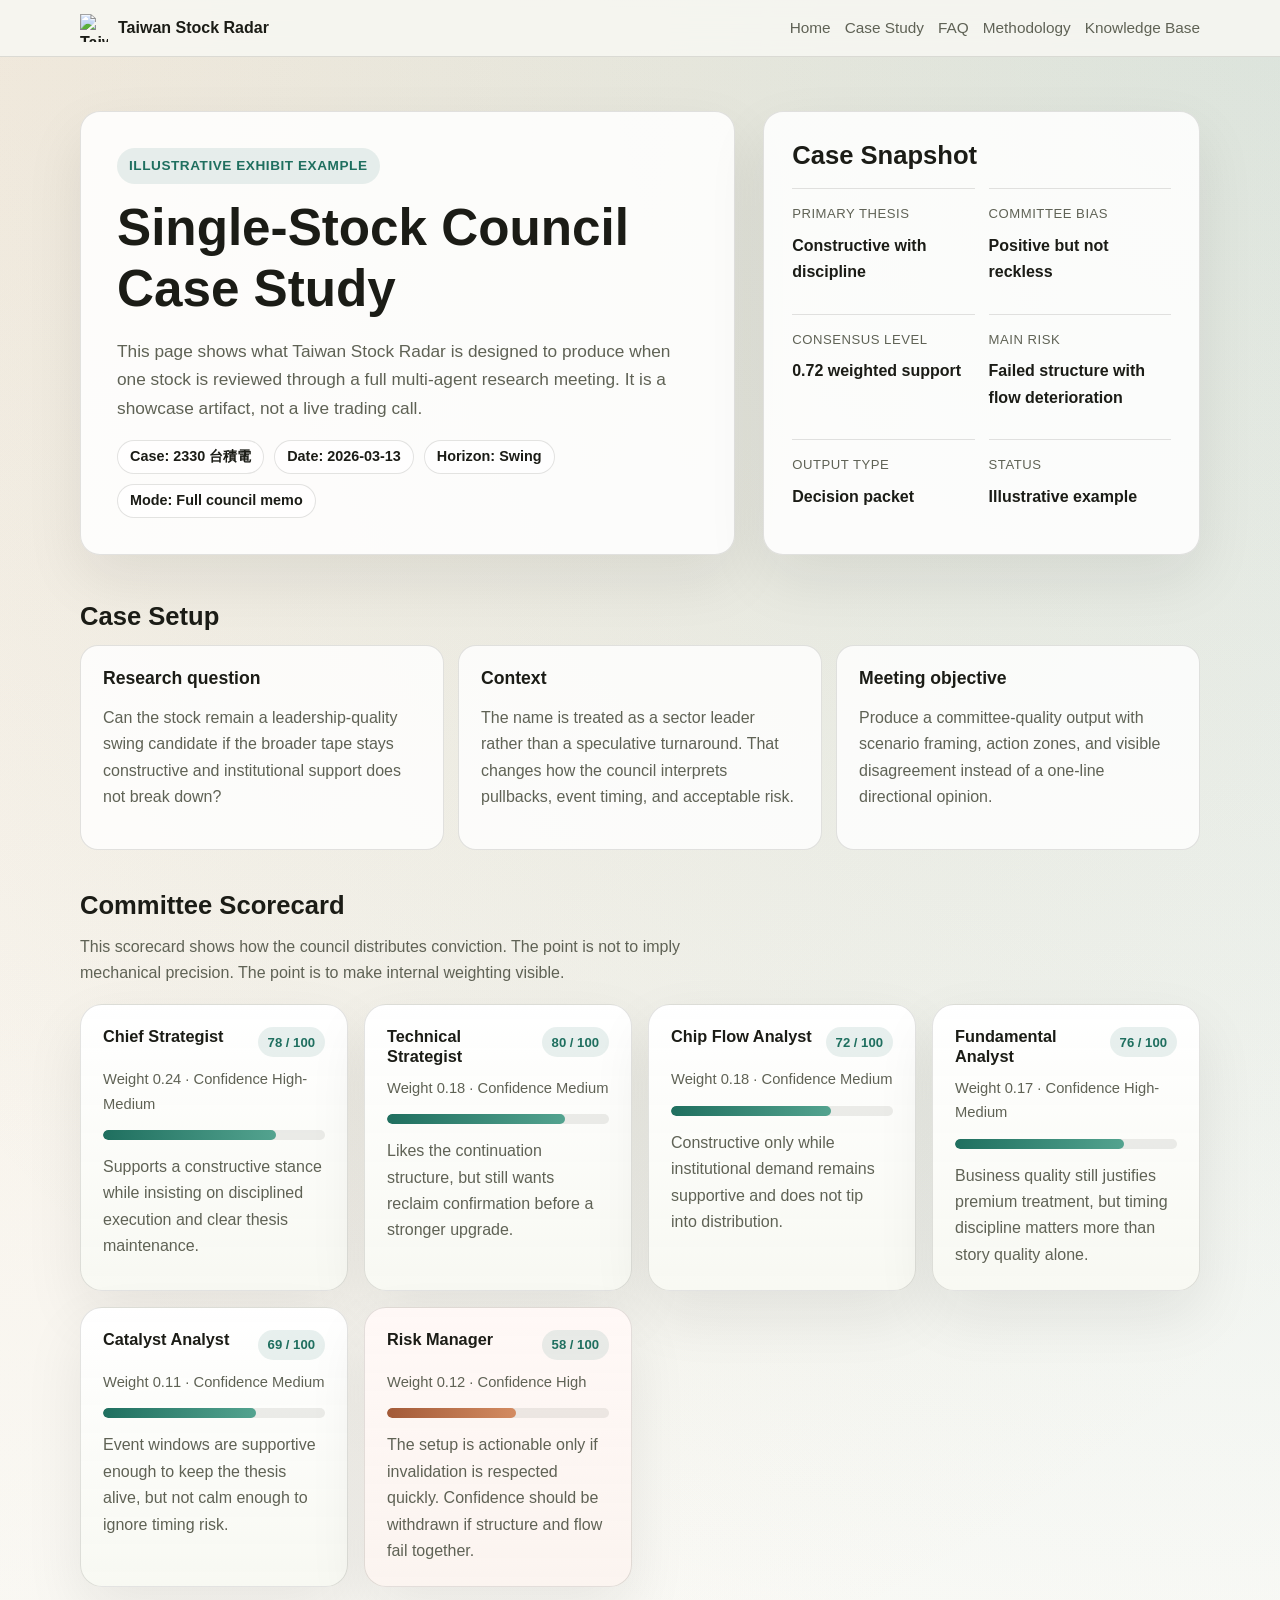
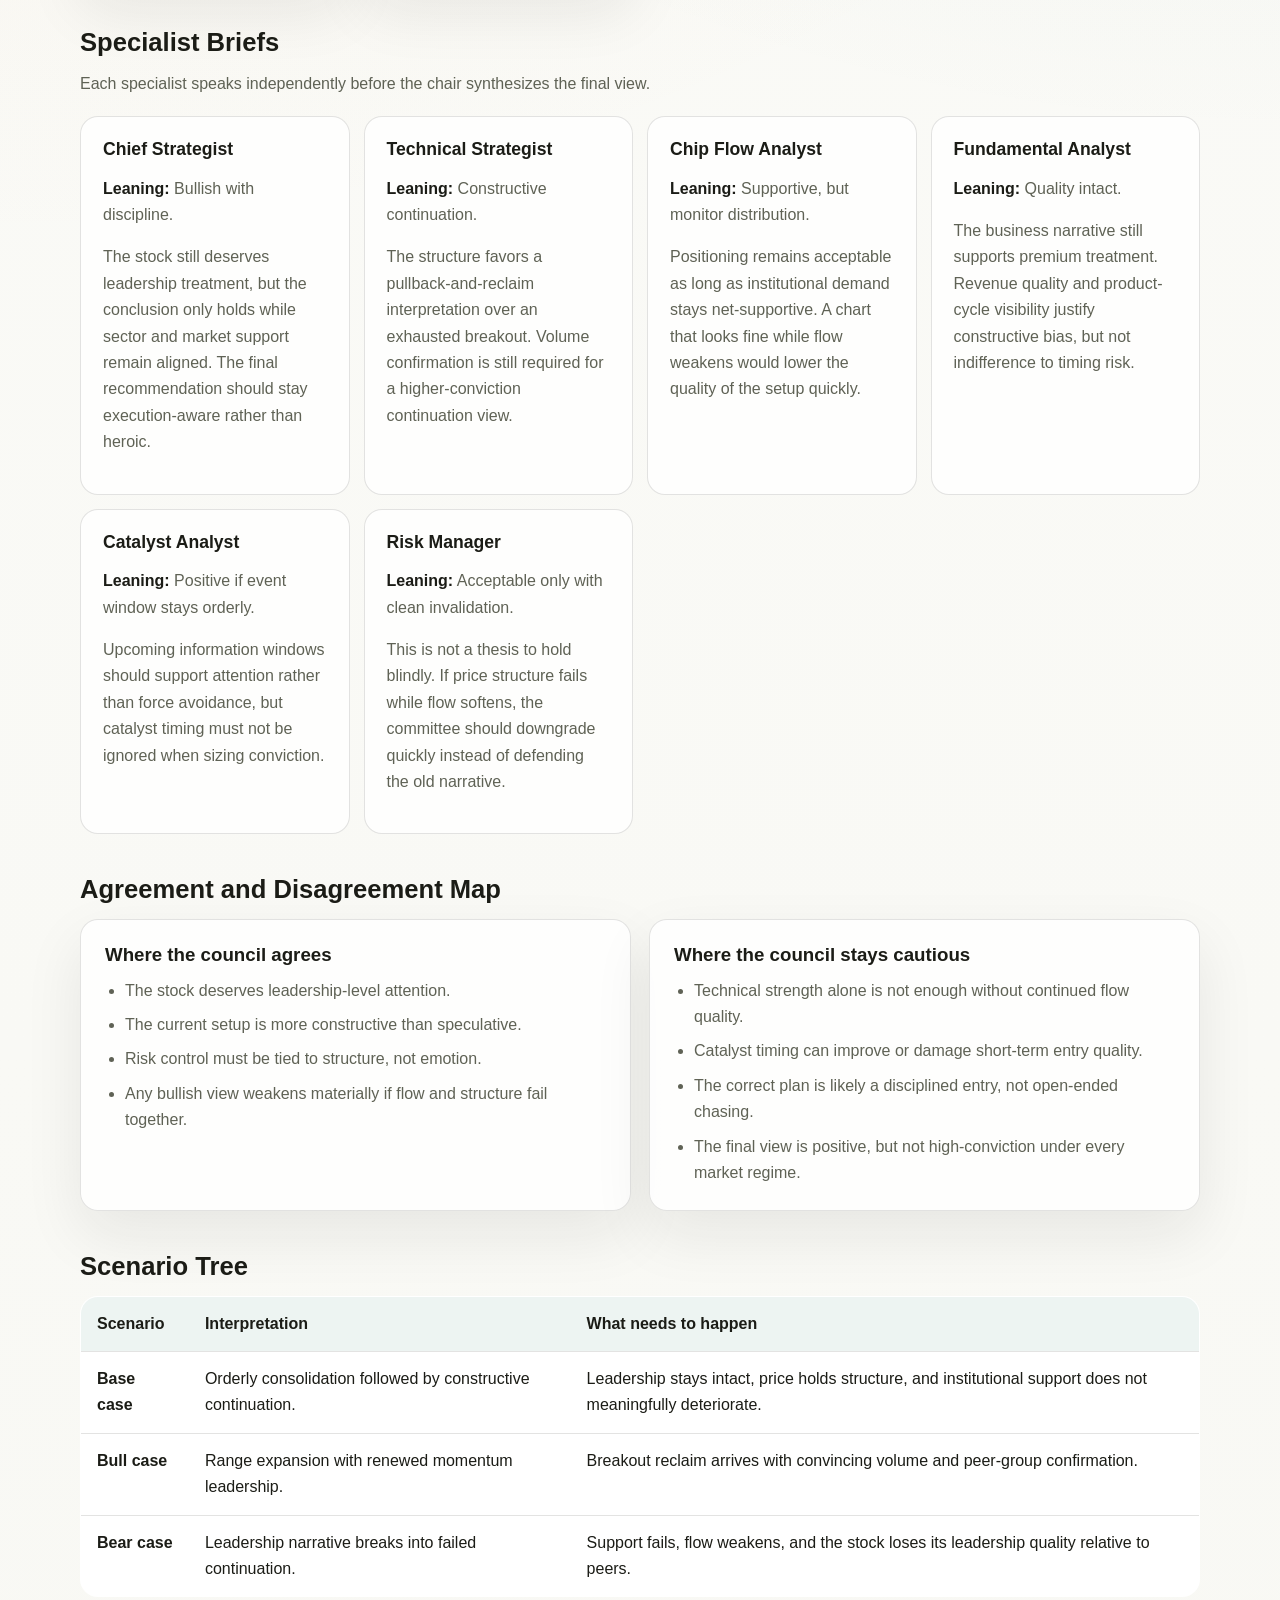
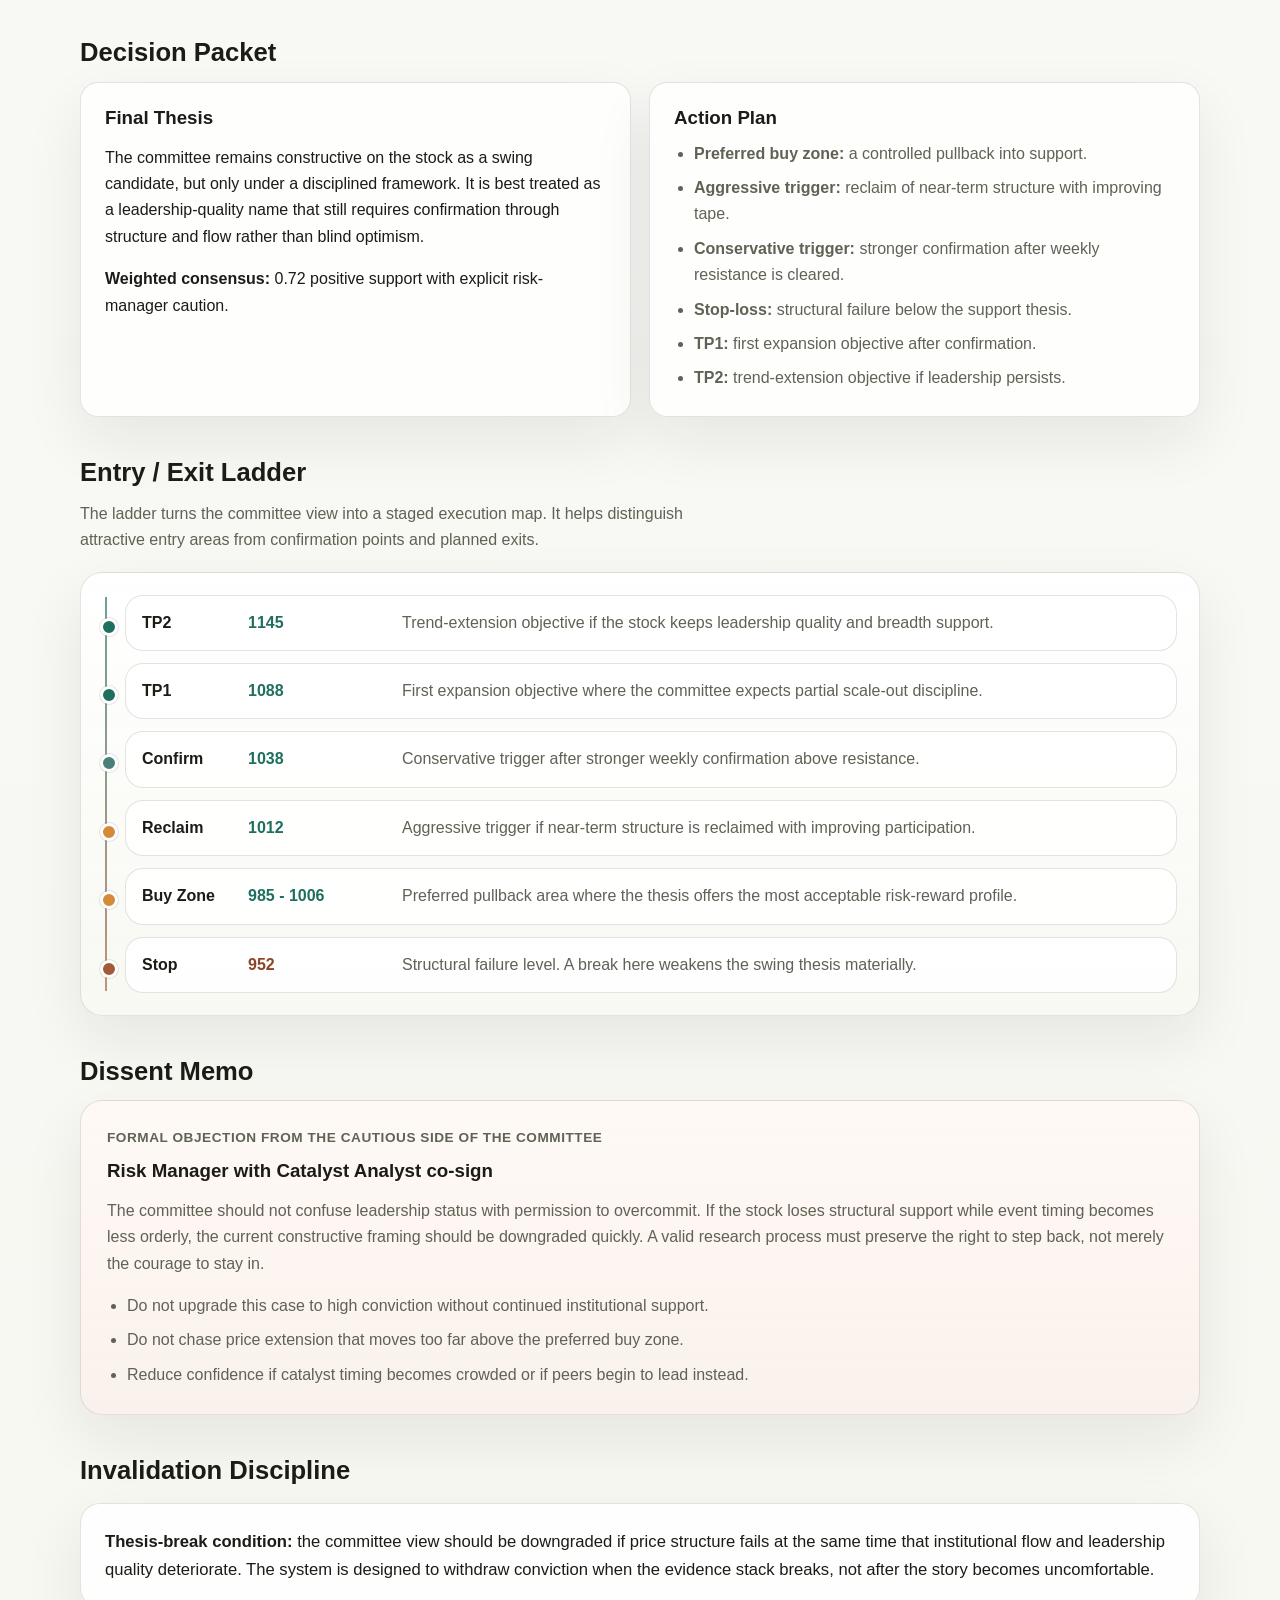
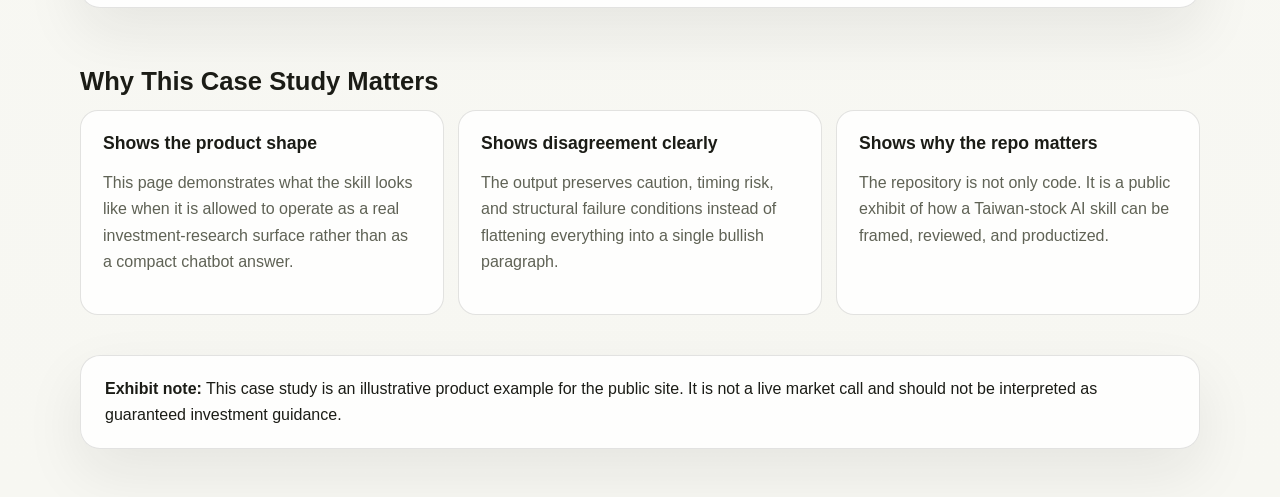
==== docs/case-study.html @ 17434539 "Upgrade case study report presentation" ====
<!DOCTYPE html>
<html lang="en">
<head>
  <meta charset="utf-8">
  <meta name="viewport" content="width=device-width, initial-scale=1">
  <title>Taiwan Stock Radar Case Study</title>
  <meta name="description" content="An illustrative single-stock case study for Taiwan Stock Radar, showing how a multi-agent council produces a professional Taiwan equity decision packet.">
  <link rel="canonical" href="https://rabbit68116-ux.github.io/taiwan-stock-radar/case-study.html">
  <meta property="og:type" content="article">
  <meta property="og:title" content="Taiwan Stock Radar Case Study">
  <meta property="og:description" content="A full exhibit example of Taiwan Stock Radar's single-stock multi-agent research council output.">
  <meta property="og:url" content="https://rabbit68116-ux.github.io/taiwan-stock-radar/case-study.html">
  <meta property="og:image" content="https://rabbit68116-ux.github.io/taiwan-stock-radar/assets/og-card.svg">
  <link rel="icon" href="assets/logo.svg" type="image/svg+xml">
  <link rel="stylesheet" href="assets/site.css">
</head>
<body>
  <header class="topbar">
    <div class="shell">
      <a class="brand" href="./">
        <img src="assets/logo.svg" alt="Taiwan Stock Radar logo">
        <span>Taiwan Stock Radar</span>
      </a>
      <nav class="nav" aria-label="Primary">
        <a href="./">Home</a>
        <a href="./case-study.html">Case Study</a>
        <a href="./faq.html">FAQ</a>
        <a href="./methodology.html">Methodology</a>
        <a href="./docs.html">Knowledge Base</a>
      </nav>
    </div>
  </header>

  <div class="shell">
    <section class="hero">
      <div class="hero-grid">
        <article class="hero-card">
          <p class="eyebrow">Illustrative exhibit example</p>
          <h1>Single-Stock Council Case Study</h1>
          <p class="lead">This page shows what Taiwan Stock Radar is designed to produce when one stock is reviewed through a full multi-agent research meeting. It is a showcase artifact, not a live trading call.</p>
          <div class="chip-row">
            <span class="chip">Case: 2330 台積電</span>
            <span class="chip">Date: 2026-03-13</span>
            <span class="chip">Horizon: Swing</span>
            <span class="chip">Mode: Full council memo</span>
          </div>
        </article>

        <aside class="panel">
          <h2>Case Snapshot</h2>
          <div class="meta-list">
            <div>
              <span class="label">Primary thesis</span>
              <span class="value">Constructive with discipline</span>
            </div>
            <div>
              <span class="label">Committee bias</span>
              <span class="value">Positive but not reckless</span>
            </div>
            <div>
              <span class="label">Consensus level</span>
              <span class="value">0.72 weighted support</span>
            </div>
            <div>
              <span class="label">Main risk</span>
              <span class="value">Failed structure with flow deterioration</span>
            </div>
            <div>
              <span class="label">Output type</span>
              <span class="value">Decision packet</span>
            </div>
            <div>
              <span class="label">Status</span>
              <span class="value">Illustrative example</span>
            </div>
          </div>
        </aside>
      </div>
    </section>

    <main>
      <section>
        <h2>Case Setup</h2>
        <div class="grid">
          <article class="card">
            <h3>Research question</h3>
            <p>Can the stock remain a leadership-quality swing candidate if the broader tape stays constructive and institutional support does not break down?</p>
          </article>
          <article class="card">
            <h3>Context</h3>
            <p>The name is treated as a sector leader rather than a speculative turnaround. That changes how the council interprets pullbacks, event timing, and acceptable risk.</p>
          </article>
          <article class="card">
            <h3>Meeting objective</h3>
            <p>Produce a committee-quality output with scenario framing, action zones, and visible disagreement instead of a one-line directional opinion.</p>
          </article>
        </div>
      </section>

      <section>
        <h2>Committee Scorecard</h2>
        <p class="section-intro">This scorecard shows how the council distributes conviction. The point is not to imply mechanical precision. The point is to make internal weighting visible.</p>
        <div class="scorecard-grid">
          <article class="scorecard-card">
            <div class="scorecard-head">
              <h3>Chief Strategist</h3>
              <span class="score-pill">78 / 100</span>
            </div>
            <p class="score-meta">Weight 0.24 · Confidence High-Medium</p>
            <div class="score-meter"><span style="width: 78%"></span></div>
            <p class="score-note">Supports a constructive stance while insisting on disciplined execution and clear thesis maintenance.</p>
          </article>
          <article class="scorecard-card">
            <div class="scorecard-head">
              <h3>Technical Strategist</h3>
              <span class="score-pill">80 / 100</span>
            </div>
            <p class="score-meta">Weight 0.18 · Confidence Medium</p>
            <div class="score-meter"><span style="width: 80%"></span></div>
            <p class="score-note">Likes the continuation structure, but still wants reclaim confirmation before a stronger upgrade.</p>
          </article>
          <article class="scorecard-card">
            <div class="scorecard-head">
              <h3>Chip Flow Analyst</h3>
              <span class="score-pill">72 / 100</span>
            </div>
            <p class="score-meta">Weight 0.18 · Confidence Medium</p>
            <div class="score-meter"><span style="width: 72%"></span></div>
            <p class="score-note">Constructive only while institutional demand remains supportive and does not tip into distribution.</p>
          </article>
          <article class="scorecard-card">
            <div class="scorecard-head">
              <h3>Fundamental Analyst</h3>
              <span class="score-pill">76 / 100</span>
            </div>
            <p class="score-meta">Weight 0.17 · Confidence High-Medium</p>
            <div class="score-meter"><span style="width: 76%"></span></div>
            <p class="score-note">Business quality still justifies premium treatment, but timing discipline matters more than story quality alone.</p>
          </article>
          <article class="scorecard-card">
            <div class="scorecard-head">
              <h3>Catalyst Analyst</h3>
              <span class="score-pill">69 / 100</span>
            </div>
            <p class="score-meta">Weight 0.11 · Confidence Medium</p>
            <div class="score-meter"><span style="width: 69%"></span></div>
            <p class="score-note">Event windows are supportive enough to keep the thesis alive, but not calm enough to ignore timing risk.</p>
          </article>
          <article class="scorecard-card scorecard-card-risk">
            <div class="scorecard-head">
              <h3>Risk Manager</h3>
              <span class="score-pill">58 / 100</span>
            </div>
            <p class="score-meta">Weight 0.12 · Confidence High</p>
            <div class="score-meter score-meter-risk"><span style="width: 58%"></span></div>
            <p class="score-note">The setup is actionable only if invalidation is respected quickly. Confidence should be withdrawn if structure and flow fail together.</p>
          </article>
        </div>
      </section>

      <section>
        <h2>Specialist Briefs</h2>
        <p class="section-intro">Each specialist speaks independently before the chair synthesizes the final view.</p>
        <div class="grid">
          <article class="card">
            <h3>Chief Strategist</h3>
            <p><strong>Leaning:</strong> Bullish with discipline.</p>
            <p>The stock still deserves leadership treatment, but the conclusion only holds while sector and market support remain aligned. The final recommendation should stay execution-aware rather than heroic.</p>
          </article>
          <article class="card">
            <h3>Technical Strategist</h3>
            <p><strong>Leaning:</strong> Constructive continuation.</p>
            <p>The structure favors a pullback-and-reclaim interpretation over an exhausted breakout. Volume confirmation is still required for a higher-conviction continuation view.</p>
          </article>
          <article class="card">
            <h3>Chip Flow Analyst</h3>
            <p><strong>Leaning:</strong> Supportive, but monitor distribution.</p>
            <p>Positioning remains acceptable as long as institutional demand stays net-supportive. A chart that looks fine while flow weakens would lower the quality of the setup quickly.</p>
          </article>
          <article class="card">
            <h3>Fundamental Analyst</h3>
            <p><strong>Leaning:</strong> Quality intact.</p>
            <p>The business narrative still supports premium treatment. Revenue quality and product-cycle visibility justify constructive bias, but not indifference to timing risk.</p>
          </article>
          <article class="card">
            <h3>Catalyst Analyst</h3>
            <p><strong>Leaning:</strong> Positive if event window stays orderly.</p>
            <p>Upcoming information windows should support attention rather than force avoidance, but catalyst timing must not be ignored when sizing conviction.</p>
          </article>
          <article class="card">
            <h3>Risk Manager</h3>
            <p><strong>Leaning:</strong> Acceptable only with clean invalidation.</p>
            <p>This is not a thesis to hold blindly. If price structure fails while flow softens, the committee should downgrade quickly instead of defending the old narrative.</p>
          </article>
        </div>
      </section>

      <section>
        <h2>Agreement and Disagreement Map</h2>
        <div class="split-grid">
          <article class="analysis-card">
            <h3>Where the council agrees</h3>
            <ul>
              <li>The stock deserves leadership-level attention.</li>
              <li>The current setup is more constructive than speculative.</li>
              <li>Risk control must be tied to structure, not emotion.</li>
              <li>Any bullish view weakens materially if flow and structure fail together.</li>
            </ul>
          </article>
          <article class="analysis-card">
            <h3>Where the council stays cautious</h3>
            <ul>
              <li>Technical strength alone is not enough without continued flow quality.</li>
              <li>Catalyst timing can improve or damage short-term entry quality.</li>
              <li>The correct plan is likely a disciplined entry, not open-ended chasing.</li>
              <li>The final view is positive, but not high-conviction under every market regime.</li>
            </ul>
          </article>
        </div>
      </section>

      <section>
        <h2>Scenario Tree</h2>
        <table>
          <thead>
            <tr>
              <th>Scenario</th>
              <th>Interpretation</th>
              <th>What needs to happen</th>
            </tr>
          </thead>
          <tbody>
            <tr>
              <td><strong>Base case</strong></td>
              <td>Orderly consolidation followed by constructive continuation.</td>
              <td>Leadership stays intact, price holds structure, and institutional support does not meaningfully deteriorate.</td>
            </tr>
            <tr>
              <td><strong>Bull case</strong></td>
              <td>Range expansion with renewed momentum leadership.</td>
              <td>Breakout reclaim arrives with convincing volume and peer-group confirmation.</td>
            </tr>
            <tr>
              <td><strong>Bear case</strong></td>
              <td>Leadership narrative breaks into failed continuation.</td>
              <td>Support fails, flow weakens, and the stock loses its leadership quality relative to peers.</td>
            </tr>
          </tbody>
        </table>
      </section>

      <section>
        <h2>Decision Packet</h2>
        <div class="split-grid">
          <article class="analysis-card">
            <h3>Final Thesis</h3>
            <p>The committee remains constructive on the stock as a swing candidate, but only under a disciplined framework. It is best treated as a leadership-quality name that still requires confirmation through structure and flow rather than blind optimism.</p>
            <p><strong>Weighted consensus:</strong> 0.72 positive support with explicit risk-manager caution.</p>
          </article>
          <article class="analysis-card">
            <h3>Action Plan</h3>
            <ul>
              <li><strong>Preferred buy zone:</strong> a controlled pullback into support.</li>
              <li><strong>Aggressive trigger:</strong> reclaim of near-term structure with improving tape.</li>
              <li><strong>Conservative trigger:</strong> stronger confirmation after weekly resistance is cleared.</li>
              <li><strong>Stop-loss:</strong> structural failure below the support thesis.</li>
              <li><strong>TP1:</strong> first expansion objective after confirmation.</li>
              <li><strong>TP2:</strong> trend-extension objective if leadership persists.</li>
            </ul>
          </article>
        </div>
      </section>

      <section>
        <h2>Entry / Exit Ladder</h2>
        <p class="section-intro">The ladder turns the committee view into a staged execution map. It helps distinguish attractive entry areas from confirmation points and planned exits.</p>
        <div class="ladder-card">
          <div class="ladder-row ladder-row-target">
            <div class="ladder-tag">TP2</div>
            <div class="ladder-price">1145</div>
            <div class="ladder-copy">Trend-extension objective if the stock keeps leadership quality and breadth support.</div>
          </div>
          <div class="ladder-row ladder-row-target">
            <div class="ladder-tag">TP1</div>
            <div class="ladder-price">1088</div>
            <div class="ladder-copy">First expansion objective where the committee expects partial scale-out discipline.</div>
          </div>
          <div class="ladder-row ladder-row-confirm">
            <div class="ladder-tag">Confirm</div>
            <div class="ladder-price">1038</div>
            <div class="ladder-copy">Conservative trigger after stronger weekly confirmation above resistance.</div>
          </div>
          <div class="ladder-row ladder-row-entry">
            <div class="ladder-tag">Reclaim</div>
            <div class="ladder-price">1012</div>
            <div class="ladder-copy">Aggressive trigger if near-term structure is reclaimed with improving participation.</div>
          </div>
          <div class="ladder-row ladder-row-entry">
            <div class="ladder-tag">Buy Zone</div>
            <div class="ladder-price">985 - 1006</div>
            <div class="ladder-copy">Preferred pullback area where the thesis offers the most acceptable risk-reward profile.</div>
          </div>
          <div class="ladder-row ladder-row-risk">
            <div class="ladder-tag">Stop</div>
            <div class="ladder-price">952</div>
            <div class="ladder-copy">Structural failure level. A break here weakens the swing thesis materially.</div>
          </div>
        </div>
      </section>

      <section>
        <h2>Dissent Memo</h2>
        <div class="memo-card">
          <p class="memo-label">Formal objection from the cautious side of the committee</p>
          <h3>Risk Manager with Catalyst Analyst co-sign</h3>
          <p>The committee should not confuse leadership status with permission to overcommit. If the stock loses structural support while event timing becomes less orderly, the current constructive framing should be downgraded quickly. A valid research process must preserve the right to step back, not merely the courage to stay in.</p>
          <ul class="memo-list">
            <li>Do not upgrade this case to high conviction without continued institutional support.</li>
            <li>Do not chase price extension that moves too far above the preferred buy zone.</li>
            <li>Reduce confidence if catalyst timing becomes crowded or if peers begin to lead instead.</li>
          </ul>
        </div>
      </section>

      <section>
        <h2>Invalidation Discipline</h2>
        <div class="quote">
          <p><strong>Thesis-break condition:</strong> the committee view should be downgraded if price structure fails at the same time that institutional flow and leadership quality deteriorate. The system is designed to withdraw conviction when the evidence stack breaks, not after the story becomes uncomfortable.</p>
        </div>
      </section>

      <section>
        <h2>Why This Case Study Matters</h2>
        <div class="grid">
          <article class="card">
            <h3>Shows the product shape</h3>
            <p>This page demonstrates what the skill looks like when it is allowed to operate as a real investment-research surface rather than as a compact chatbot answer.</p>
          </article>
          <article class="card">
            <h3>Shows disagreement clearly</h3>
            <p>The output preserves caution, timing risk, and structural failure conditions instead of flattening everything into a single bullish paragraph.</p>
          </article>
          <article class="card">
            <h3>Shows why the repo matters</h3>
            <p>The repository is not only code. It is a public exhibit of how a Taiwan-stock AI skill can be framed, reviewed, and productized.</p>
          </article>
        </div>
      </section>
    </main>

    <footer class="footer">
      <div class="footer-card">
        <p><strong>Exhibit note:</strong> This case study is an illustrative product example for the public site. It is not a live market call and should not be interpreted as guaranteed investment guidance.</p>
      </div>
    </footer>
  </div>
</body>
</html>
---- docs/assets/site.css ----
:root {
  color-scheme: light;
  --bg: #f7f7f2;
  --surface: rgba(255, 255, 255, 0.86);
  --surface-strong: #ffffff;
  --text: #1b1c16;
  --muted: #5f6255;
  --line: rgba(27, 28, 22, 0.12);
  --accent: #1f6f5f;
  --shadow: 0 24px 60px rgba(27, 28, 22, 0.08);
  --radius: 20px;
  --max: 1120px;
}

* {
  box-sizing: border-box;
}

body {
  margin: 0;
  font-family: "Segoe UI", "Noto Sans TC", sans-serif;
  color: var(--text);
  background:
    radial-gradient(circle at top left, rgba(216, 132, 51, 0.12), transparent 34%),
    radial-gradient(circle at top right, rgba(31, 111, 95, 0.14), transparent 32%),
    linear-gradient(180deg, #fbfbf8 0%, var(--bg) 100%);
  line-height: 1.65;
}

a {
  color: var(--accent);
}

.shell {
  width: min(calc(100% - 32px), var(--max));
  margin: 0 auto;
}

.topbar {
  position: sticky;
  top: 0;
  z-index: 20;
  backdrop-filter: blur(12px);
  background: rgba(247, 247, 242, 0.85);
  border-bottom: 1px solid var(--line);
}

.topbar .shell {
  display: flex;
  align-items: center;
  justify-content: space-between;
  gap: 16px;
  padding: 14px 0;
}

.brand {
  display: inline-flex;
  align-items: center;
  gap: 10px;
  font-weight: 700;
  text-decoration: none;
  color: var(--text);
}

.brand img {
  width: 28px;
  height: 28px;
}

.nav {
  display: flex;
  flex-wrap: wrap;
  gap: 14px;
}

.nav a {
  text-decoration: none;
  color: var(--muted);
  font-size: 0.96rem;
}

.hero {
  padding: 54px 0 28px;
}

.hero-grid {
  display: grid;
  grid-template-columns: 1.5fr 1fr;
  gap: 28px;
  align-items: stretch;
}

.hero-card,
.panel,
.quote,
.footer-card {
  background: var(--surface);
  border: 1px solid var(--line);
  border-radius: var(--radius);
  box-shadow: var(--shadow);
}

.hero-card {
  padding: 36px;
}

.eyebrow {
  display: inline-block;
  margin: 0 0 14px;
  padding: 7px 12px;
  border-radius: 999px;
  background: rgba(31, 111, 95, 0.1);
  color: var(--accent);
  font-size: 0.85rem;
  font-weight: 700;
  letter-spacing: 0.04em;
  text-transform: uppercase;
}

h1,
h2,
h3 {
  line-height: 1.18;
  margin: 0 0 14px;
}

h1 {
  font-size: clamp(2.2rem, 4vw, 4.3rem);
}

h2 {
  font-size: clamp(1.45rem, 2vw, 2.2rem);
}

.lead {
  font-size: 1.08rem;
  color: var(--muted);
  max-width: 62ch;
}

.hero-actions,
.meta-list,
.grid,
.kpi-grid {
  display: grid;
  gap: 14px;
}

.hero-actions {
  grid-template-columns: repeat(auto-fit, minmax(200px, max-content));
  margin-top: 24px;
}

.button {
  display: inline-flex;
  align-items: center;
  justify-content: center;
  min-height: 48px;
  padding: 0 18px;
  border-radius: 999px;
  font-weight: 700;
  text-decoration: none;
}

.button-primary {
  background: var(--accent);
  color: #ffffff;
}

.button-secondary {
  border: 1px solid var(--line);
  color: var(--text);
  background: rgba(255, 255, 255, 0.7);
}

.panel {
  padding: 28px;
}

.meta-list {
  grid-template-columns: repeat(2, minmax(0, 1fr));
  margin-top: 18px;
}

.meta-list div {
  padding: 14px 0;
  border-top: 1px solid var(--line);
}

.label {
  display: block;
  color: var(--muted);
  font-size: 0.82rem;
  text-transform: uppercase;
  letter-spacing: 0.04em;
}

.value {
  display: block;
  margin-top: 8px;
  font-weight: 700;
}

main section {
  padding: 18px 0 22px;
}

.grid {
  grid-template-columns: repeat(auto-fit, minmax(250px, 1fr));
}

.card {
  padding: 22px;
  background: rgba(255, 255, 255, 0.8);
  border: 1px solid var(--line);
  border-radius: 18px;
}

.card h3,
.card h2 {
  margin-bottom: 10px;
  font-size: 1.1rem;
}

.card p,
li,
.muted {
  color: var(--muted);
}

ul,
ol {
  margin: 0;
  padding-left: 20px;
}

.kpi-grid {
  grid-template-columns: repeat(auto-fit, minmax(140px, 1fr));
}

.kpi {
  padding: 20px;
  border-radius: 18px;
  border: 1px solid var(--line);
  background: rgba(255, 255, 255, 0.68);
}

.kpi strong {
  display: block;
  font-size: 1.6rem;
}

.quote {
  padding: 24px;
  margin: 18px 0;
}

.quote p {
  margin: 0;
  font-size: 1.04rem;
}

.section-intro {
  margin: 0 0 18px;
  color: var(--muted);
  max-width: 68ch;
}

.chip-row {
  display: flex;
  flex-wrap: wrap;
  gap: 10px;
  margin-top: 18px;
}

.chip {
  display: inline-flex;
  align-items: center;
  min-height: 34px;
  padding: 0 12px;
  border-radius: 999px;
  border: 1px solid var(--line);
  background: rgba(255, 255, 255, 0.72);
  color: var(--text);
  font-size: 0.9rem;
  font-weight: 600;
}

.card ul {
  margin-top: 12px;
}

.card li + li {
  margin-top: 8px;
}

.card strong {
  color: var(--text);
}

pre {
  margin: 0;
  padding: 20px;
  overflow-x: auto;
  border-radius: 18px;
  border: 1px solid var(--line);
  background: #fcfcfa;
  box-shadow: var(--shadow);
}

.stock-grid {
  display: grid;
  grid-template-columns: repeat(auto-fit, minmax(210px, 1fr));
  gap: 14px;
}

.stock-card {
  padding: 20px;
  border-radius: 18px;
  border: 1px solid var(--line);
  background:
    linear-gradient(180deg, rgba(255, 255, 255, 0.9), rgba(248, 249, 244, 0.88)),
    rgba(255, 255, 255, 0.82);
  box-shadow: var(--shadow);
}

.stock-top {
  display: flex;
  align-items: flex-start;
  justify-content: space-between;
  gap: 12px;
}

.stock-name {
  margin: 0;
  font-size: 1.02rem;
}

.stock-code {
  display: block;
  margin-top: 4px;
  color: var(--muted);
  font-size: 0.88rem;
}

.signal-pill {
  display: inline-flex;
  align-items: center;
  min-height: 28px;
  padding: 0 10px;
  border-radius: 999px;
  background: rgba(31, 111, 95, 0.1);
  color: var(--accent);
  font-size: 0.78rem;
  font-weight: 700;
}

.signal-pill.secondary {
  background: rgba(216, 132, 51, 0.14);
  color: #8a4c10;
}

.stock-metrics {
  display: grid;
  grid-template-columns: repeat(2, minmax(0, 1fr));
  gap: 10px;
  margin-top: 16px;
}

.stock-metric {
  padding: 12px;
  border-radius: 14px;
  border: 1px solid var(--line);
  background: rgba(255, 255, 255, 0.8);
}

.stock-metric span {
  display: block;
  font-size: 0.76rem;
  color: var(--muted);
  text-transform: uppercase;
  letter-spacing: 0.04em;
}

.stock-metric strong {
  display: block;
  margin-top: 6px;
  font-size: 1rem;
}

.stock-note {
  margin-top: 14px;
  color: var(--muted);
}

.split-grid {
  display: grid;
  grid-template-columns: repeat(2, minmax(0, 1fr));
  gap: 18px;
}

.analysis-card {
  padding: 24px;
  border-radius: 18px;
  border: 1px solid var(--line);
  background: rgba(255, 255, 255, 0.82);
  box-shadow: var(--shadow);
}

.analysis-card h3 {
  margin-bottom: 12px;
}

.analysis-card ul {
  margin-top: 10px;
}

.analysis-card li + li {
  margin-top: 8px;
}

.scorecard-grid {
  display: grid;
  grid-template-columns: repeat(auto-fit, minmax(250px, 1fr));
  gap: 16px;
}

.scorecard-card,
.ladder-card,
.memo-card {
  border-radius: 22px;
  border: 1px solid var(--line);
  background:
    linear-gradient(180deg, rgba(255, 255, 255, 0.94), rgba(247, 248, 241, 0.9)),
    rgba(255, 255, 255, 0.84);
  box-shadow: var(--shadow);
}

.scorecard-card {
  padding: 22px;
}

.scorecard-card-risk {
  background:
    linear-gradient(180deg, rgba(255, 248, 246, 0.96), rgba(251, 243, 238, 0.9)),
    rgba(255, 255, 255, 0.84);
}

.scorecard-head {
  display: flex;
  align-items: flex-start;
  justify-content: space-between;
  gap: 12px;
}

.scorecard-head h3 {
  margin: 0;
  font-size: 1.02rem;
}

.score-pill {
  display: inline-flex;
  align-items: center;
  min-height: 30px;
  padding: 0 10px;
  border-radius: 999px;
  background: rgba(31, 111, 95, 0.1);
  color: var(--accent);
  font-size: 0.82rem;
  font-weight: 700;
  white-space: nowrap;
}

.score-meta {
  margin: 10px 0 14px;
  color: var(--muted);
  font-size: 0.92rem;
}

.score-meter {
  height: 10px;
  border-radius: 999px;
  overflow: hidden;
  background: rgba(27, 28, 22, 0.08);
}

.score-meter span {
  display: block;
  height: 100%;
  border-radius: inherit;
  background: linear-gradient(90deg, #1f6f5f, #53a38f);
}

.score-meter-risk span {
  background: linear-gradient(90deg, #a35a38, #d38b61);
}

.score-note {
  margin: 14px 0 0;
  color: var(--muted);
}

.ladder-card {
  position: relative;
  padding: 22px 22px 22px 44px;
}

.ladder-card::before {
  content: "";
  position: absolute;
  left: 24px;
  top: 24px;
  bottom: 24px;
  width: 2px;
  background: linear-gradient(180deg, rgba(31, 111, 95, 0.65), rgba(163, 90, 56, 0.65));
}

.ladder-row {
  position: relative;
  display: grid;
  grid-template-columns: 92px 140px 1fr;
  gap: 14px;
  align-items: start;
  padding: 14px 16px;
  border-radius: 18px;
  border: 1px solid var(--line);
  background: rgba(255, 255, 255, 0.86);
}

.ladder-row + .ladder-row {
  margin-top: 12px;
}

.ladder-row::before {
  content: "";
  position: absolute;
  left: -26px;
  top: 22px;
  width: 12px;
  height: 12px;
  border-radius: 999px;
  border: 3px solid #ffffff;
  box-shadow: 0 0 0 1px rgba(27, 28, 22, 0.1);
}

.ladder-row-target::before {
  background: #1f6f5f;
}

.ladder-row-confirm::before {
  background: #498178;
}

.ladder-row-entry::before {
  background: #d48a39;
}

.ladder-row-risk::before {
  background: #a35a38;
}

.ladder-tag,
.ladder-price {
  font-weight: 700;
}

.ladder-tag {
  color: var(--text);
}

.ladder-price {
  color: var(--accent);
}

.ladder-row-risk .ladder-price {
  color: #8f4426;
}

.ladder-copy {
  color: var(--muted);
}

.memo-card {
  padding: 26px;
  background:
    linear-gradient(180deg, rgba(255, 249, 245, 0.98), rgba(249, 240, 234, 0.92)),
    rgba(255, 255, 255, 0.84);
}

.memo-label {
  margin: 0 0 10px;
  color: #8f4426;
  font-size: 0.85rem;
  font-weight: 700;
  letter-spacing: 0.04em;
  text-transform: uppercase;
}

.memo-card h3 {
  margin-bottom: 12px;
}

.memo-card p {
  color: var(--muted);
}

.memo-list {
  margin-top: 14px;
}

.memo-list li + li {
  margin-top: 8px;
}

.compare-table td strong {
  display: block;
}

table {
  width: 100%;
  border-collapse: collapse;
  background: var(--surface-strong);
  border: 1px solid var(--line);
  border-radius: 18px;
  overflow: hidden;
}

th,
td {
  text-align: left;
  padding: 14px 16px;
  border-bottom: 1px solid var(--line);
  vertical-align: top;
}

th {
  background: rgba(31, 111, 95, 0.08);
}

tbody tr:last-child td {
  border-bottom: 0;
}

.footer {
  padding: 18px 0 48px;
}

.footer-card {
  padding: 20px 24px;
}

.footer-card p {
  margin: 0;
}

code {
  padding: 0 6px;
  border-radius: 6px;
  background: rgba(27, 28, 22, 0.06);
}

@media (max-width: 860px) {
  .hero-grid {
    grid-template-columns: 1fr;
  }

  .topbar .shell {
    align-items: flex-start;
    flex-direction: column;
  }

  .meta-list {
    grid-template-columns: 1fr;
  }

  .split-grid {
    grid-template-columns: 1fr;
  }

  .ladder-row {
    grid-template-columns: 1fr;
  }
}
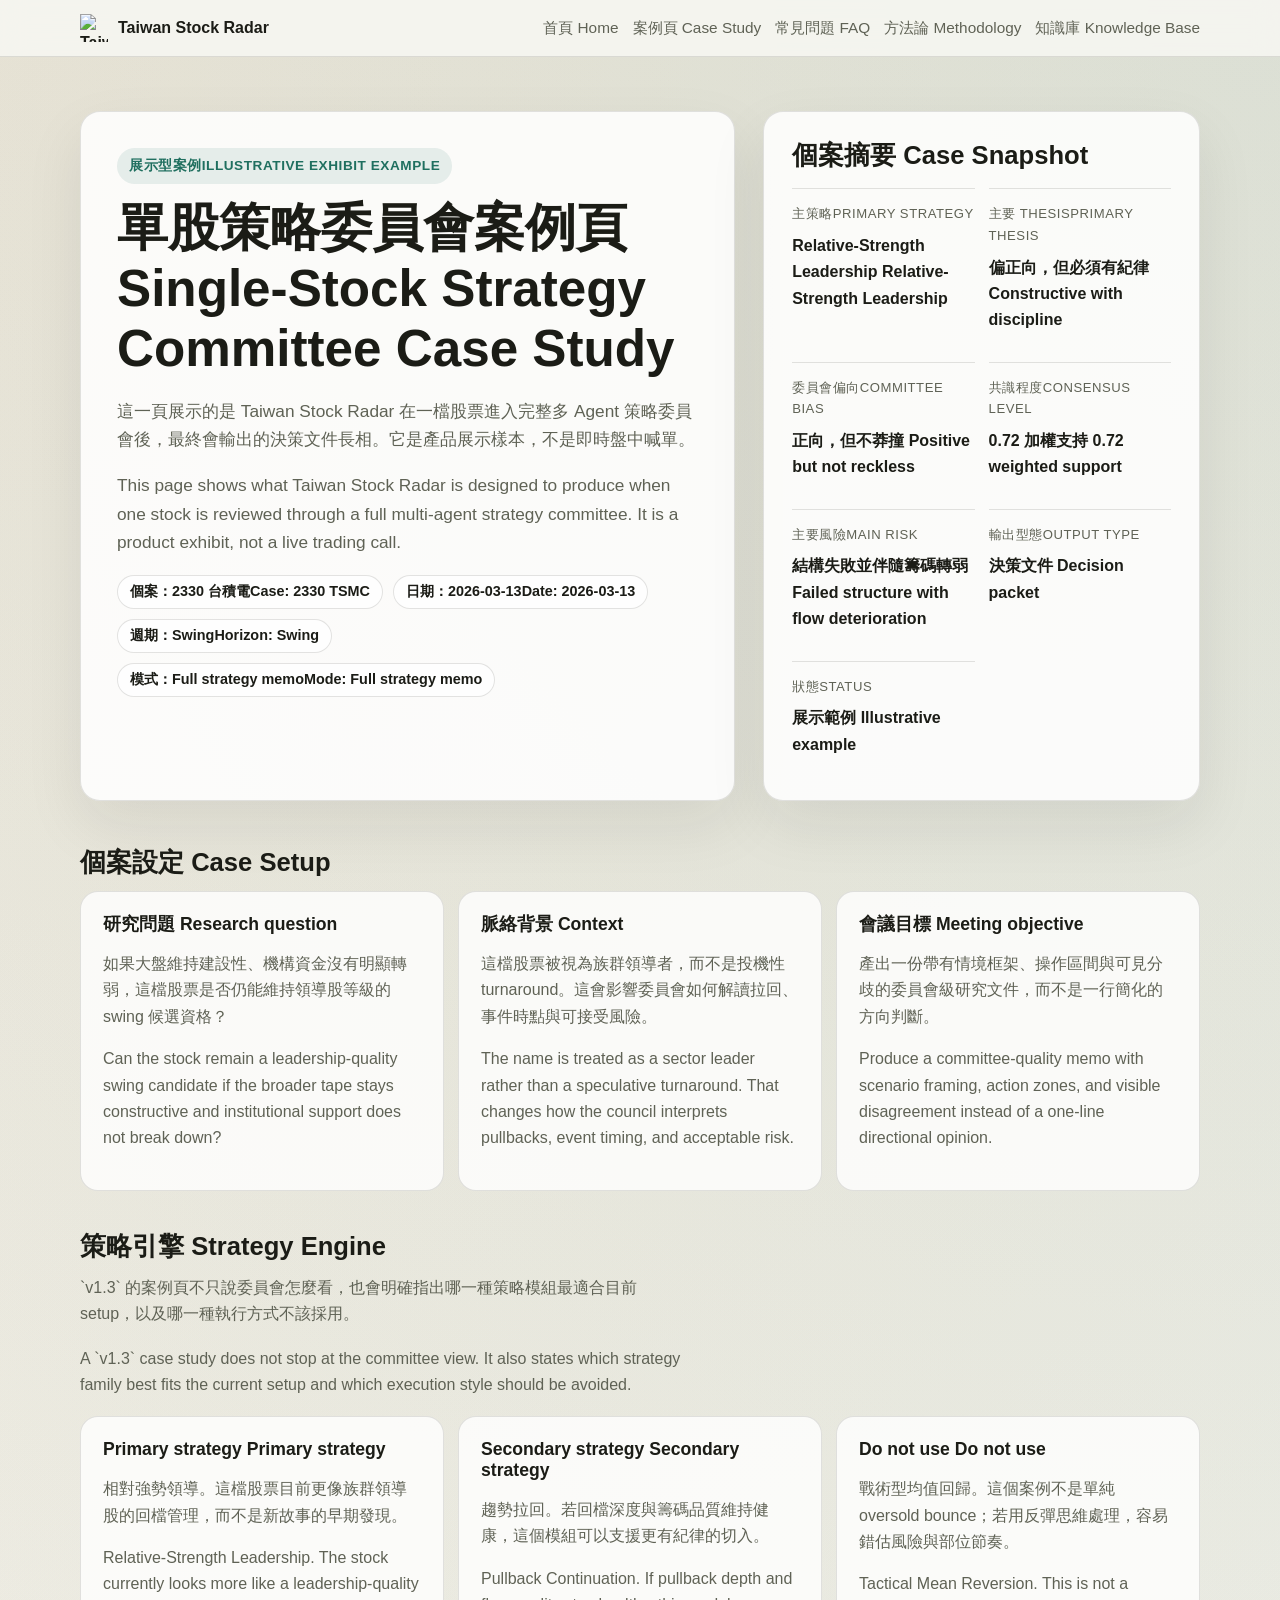
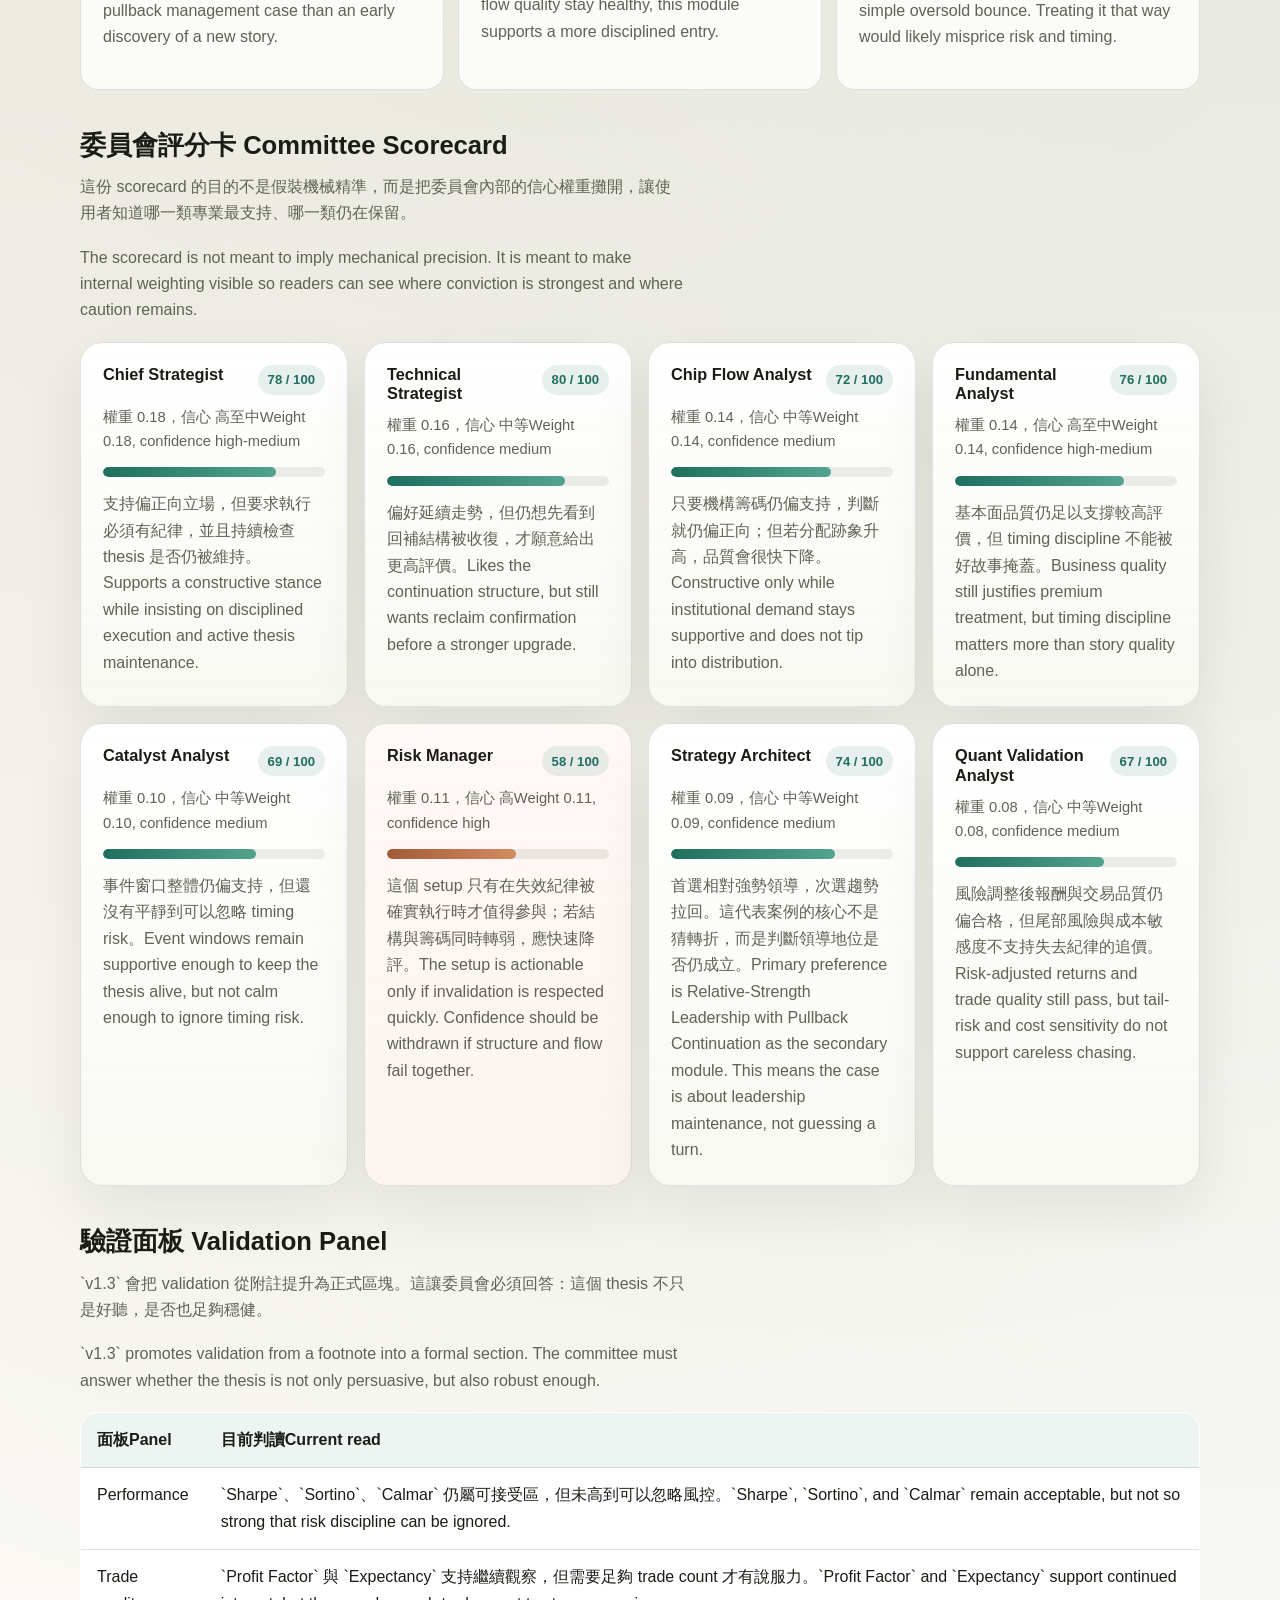
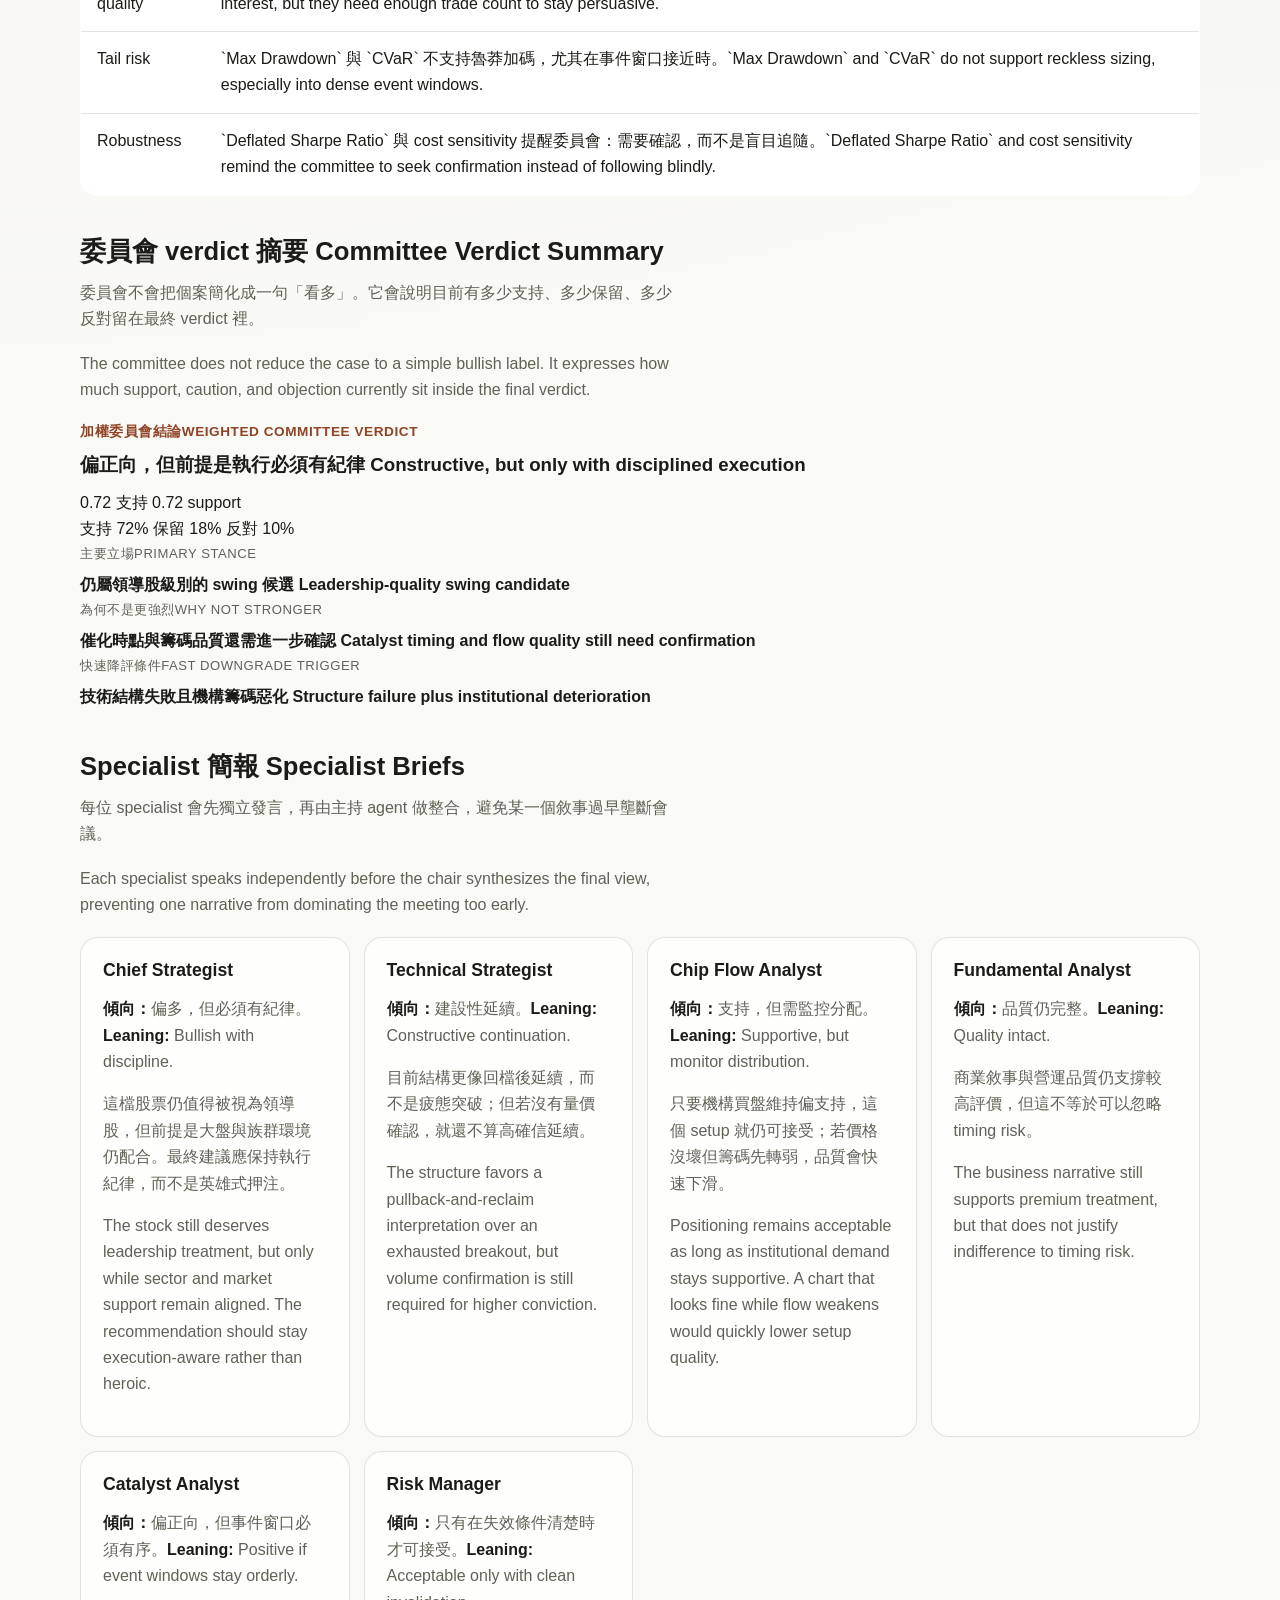
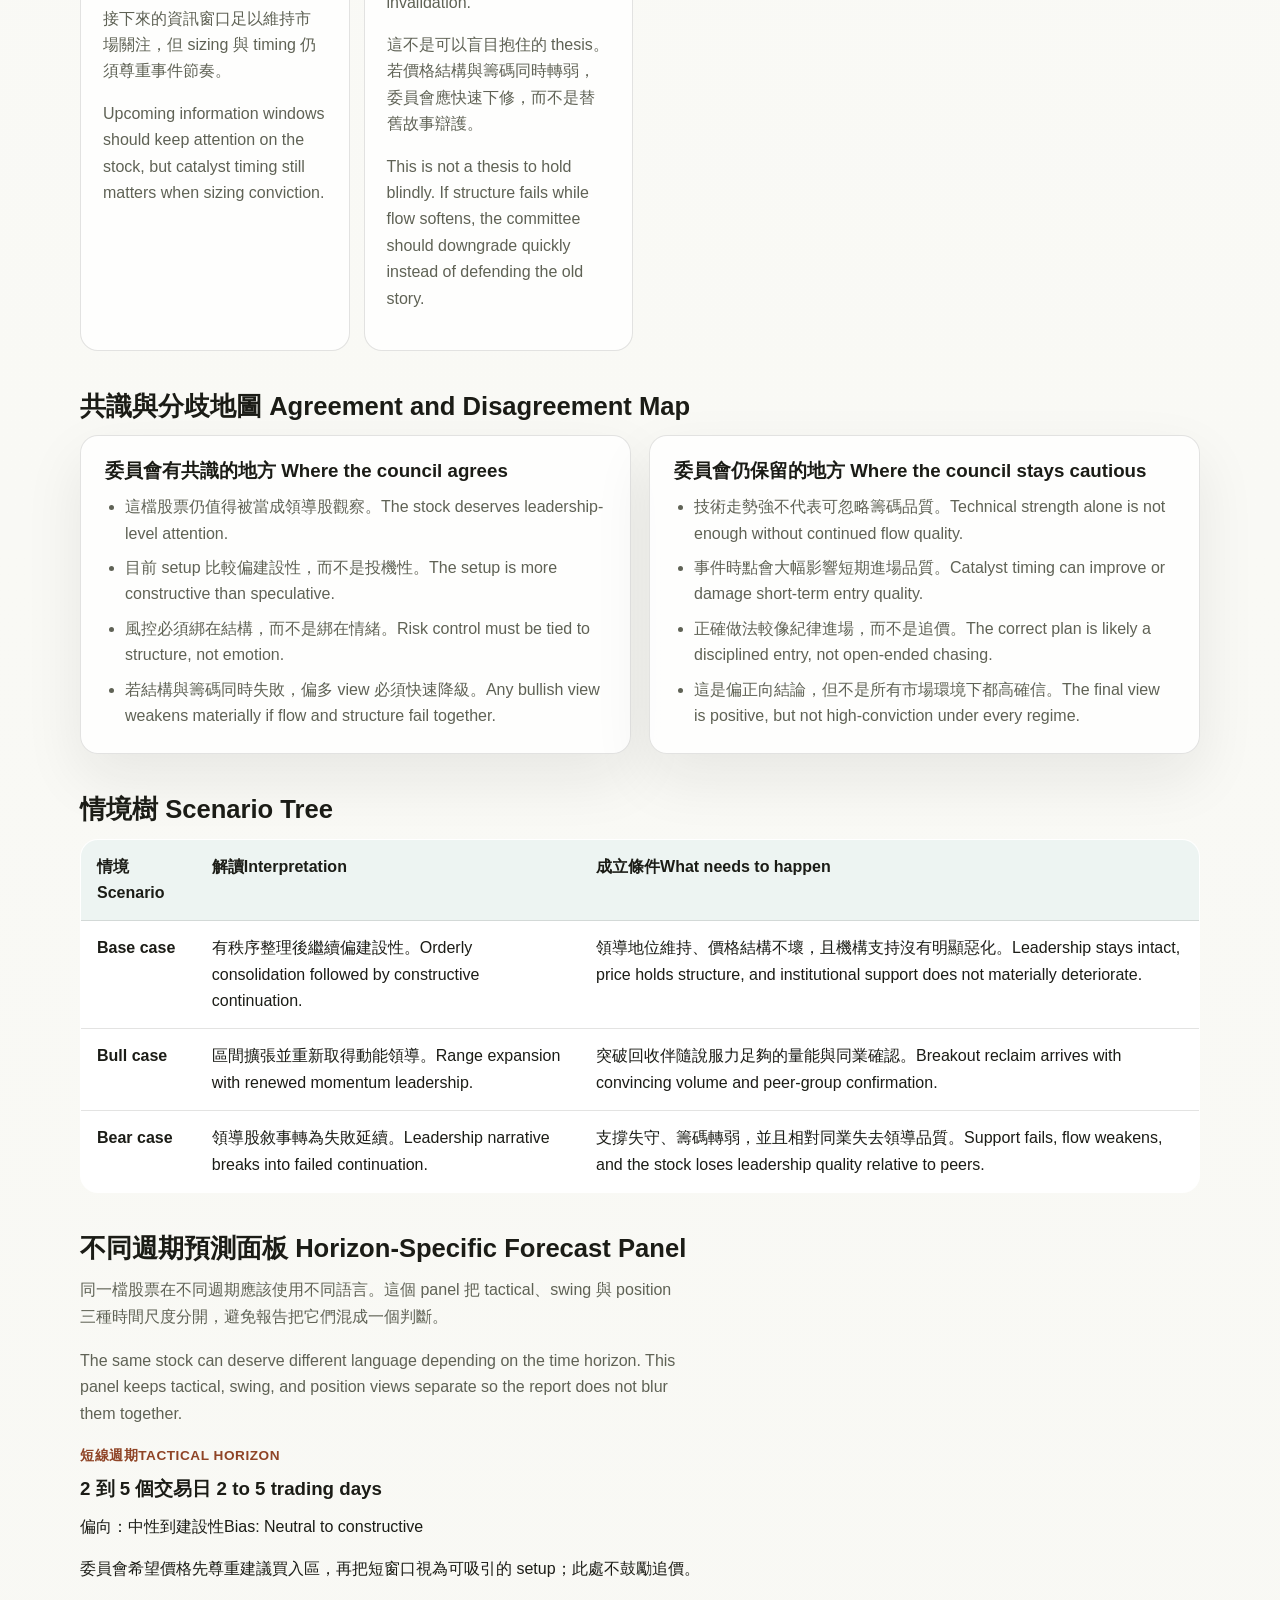
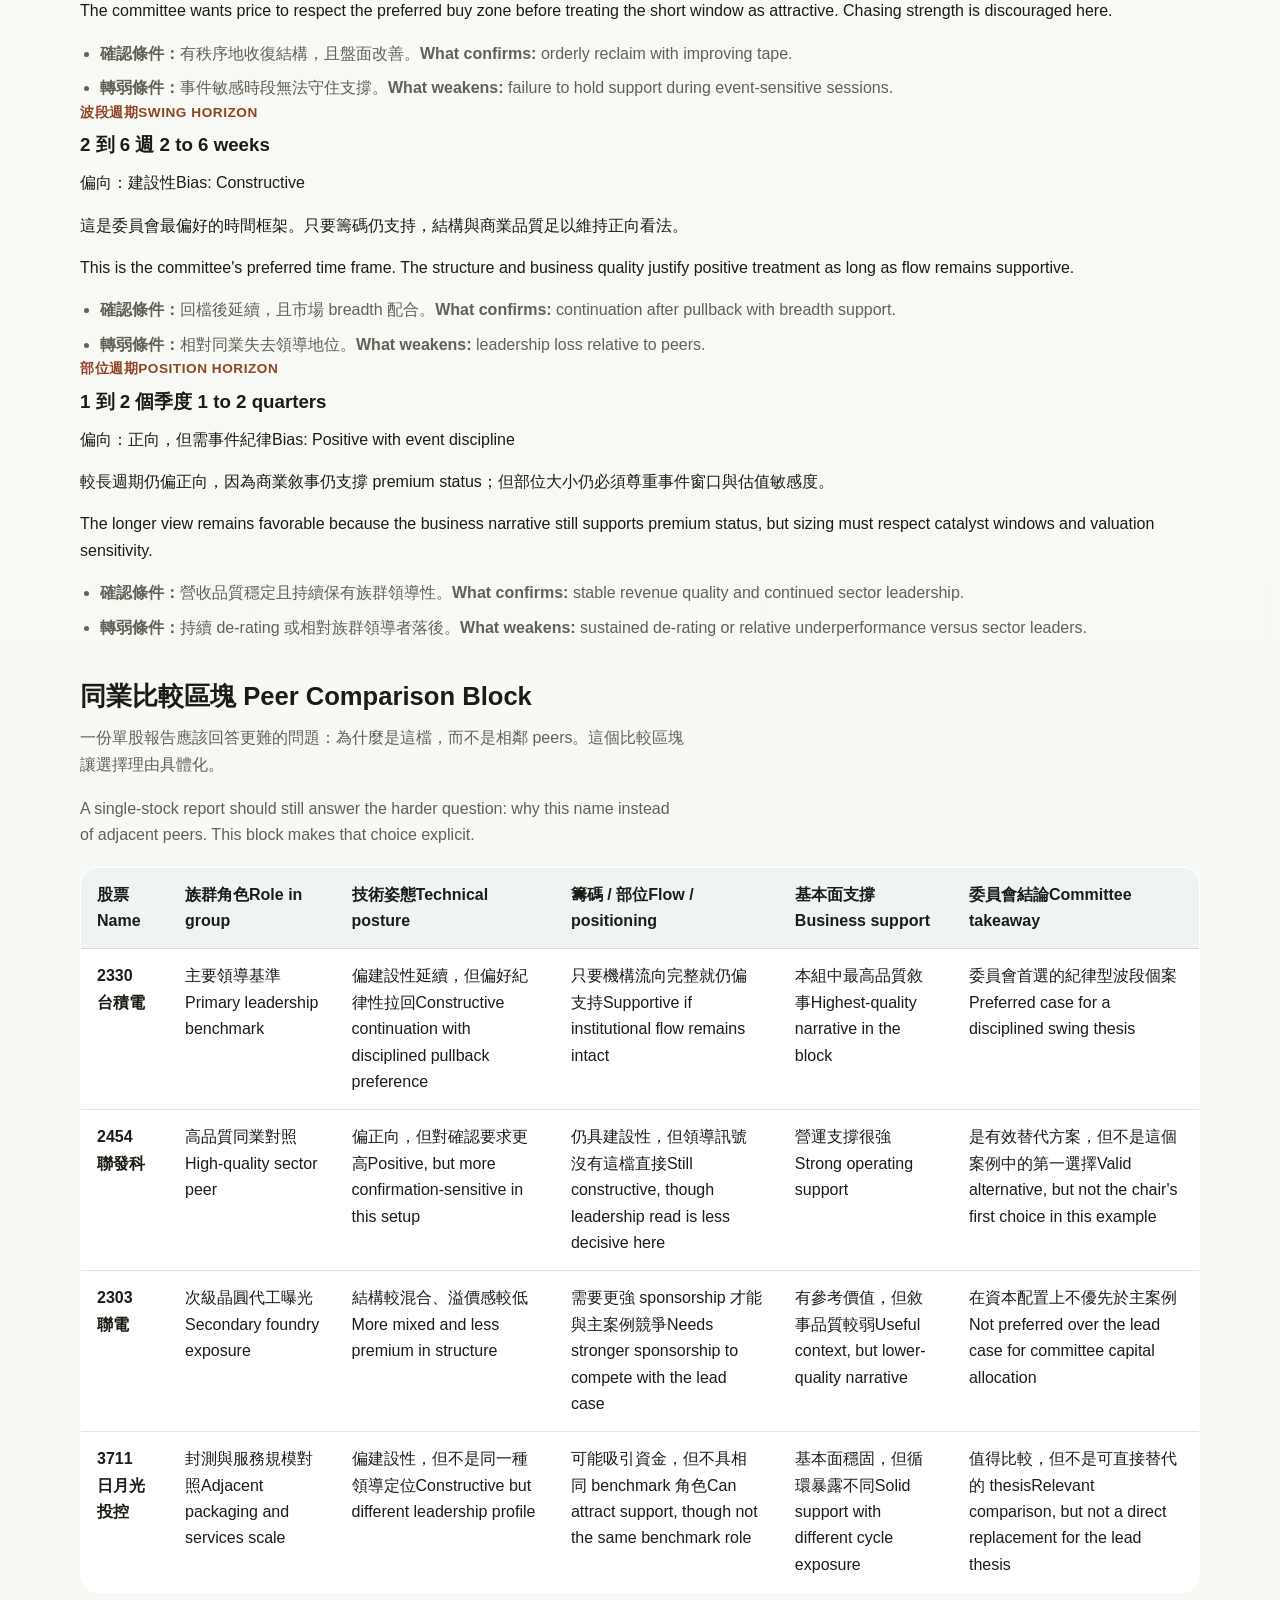
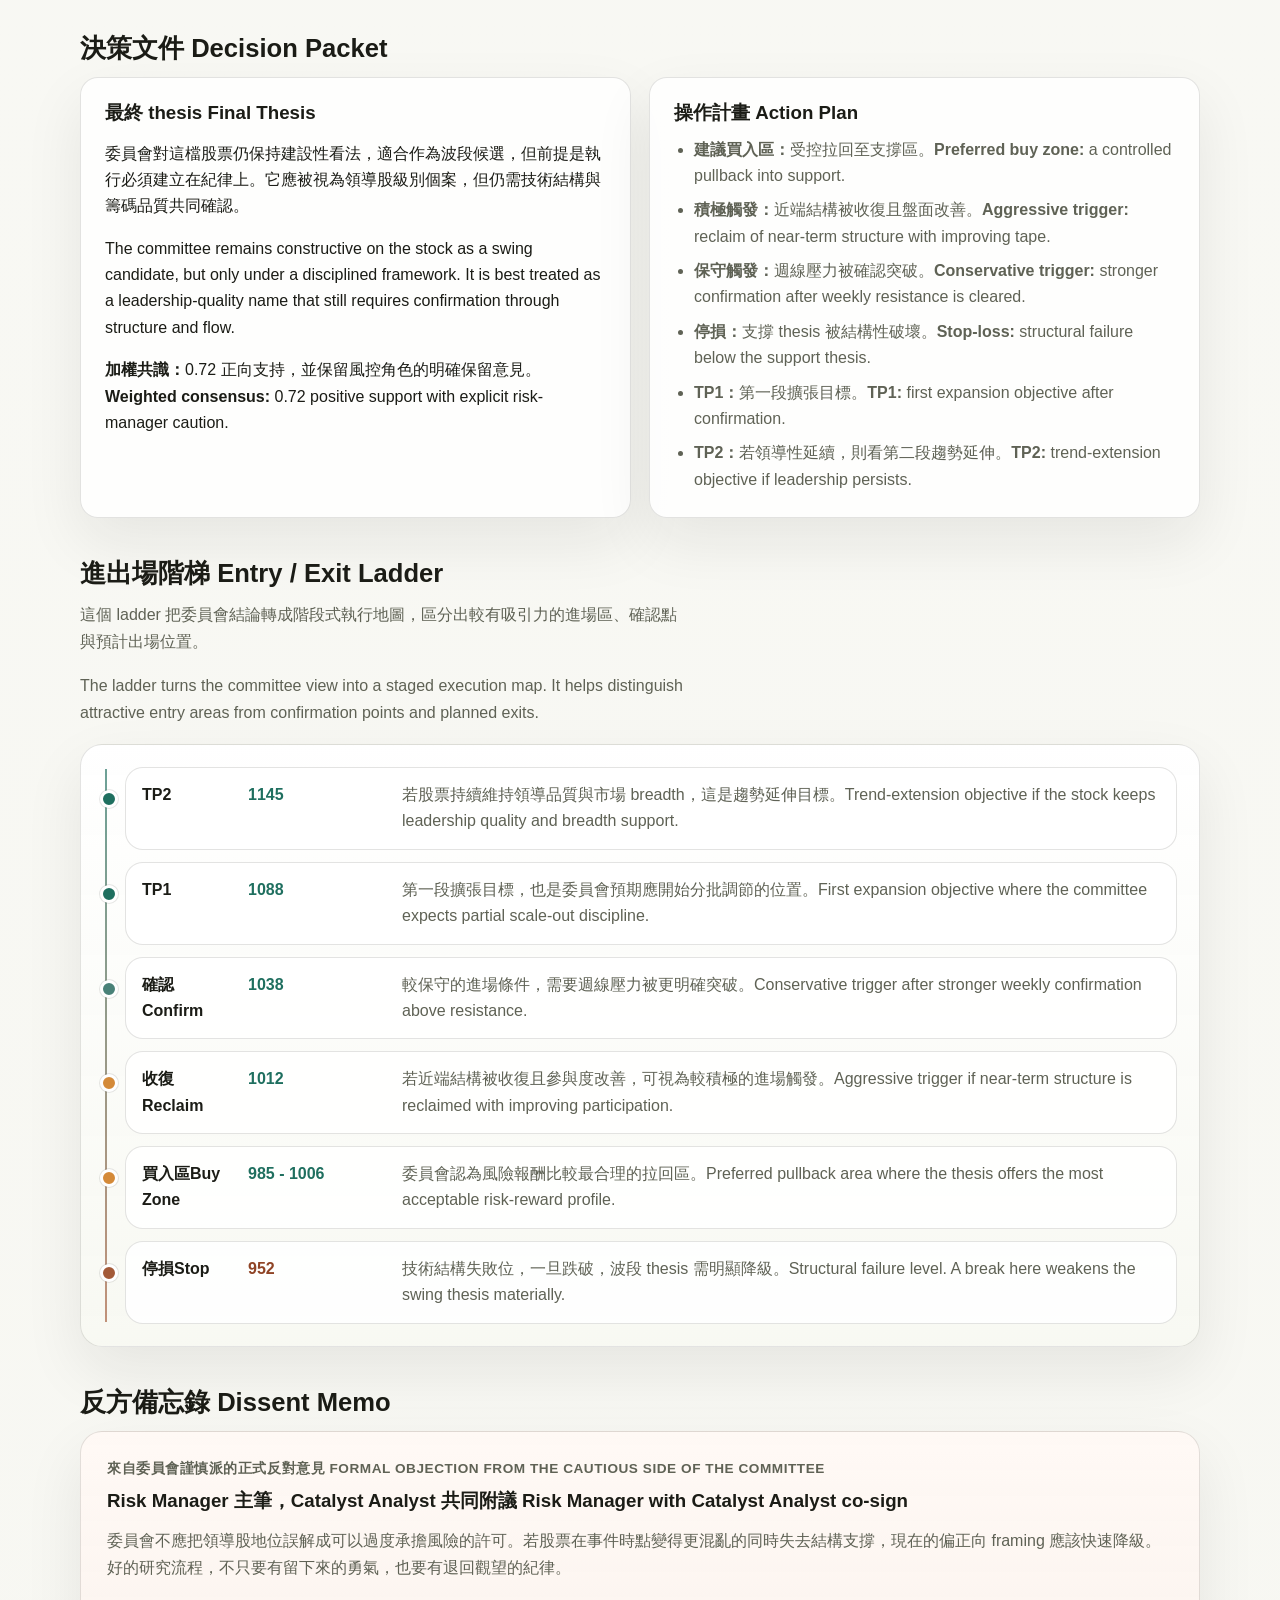
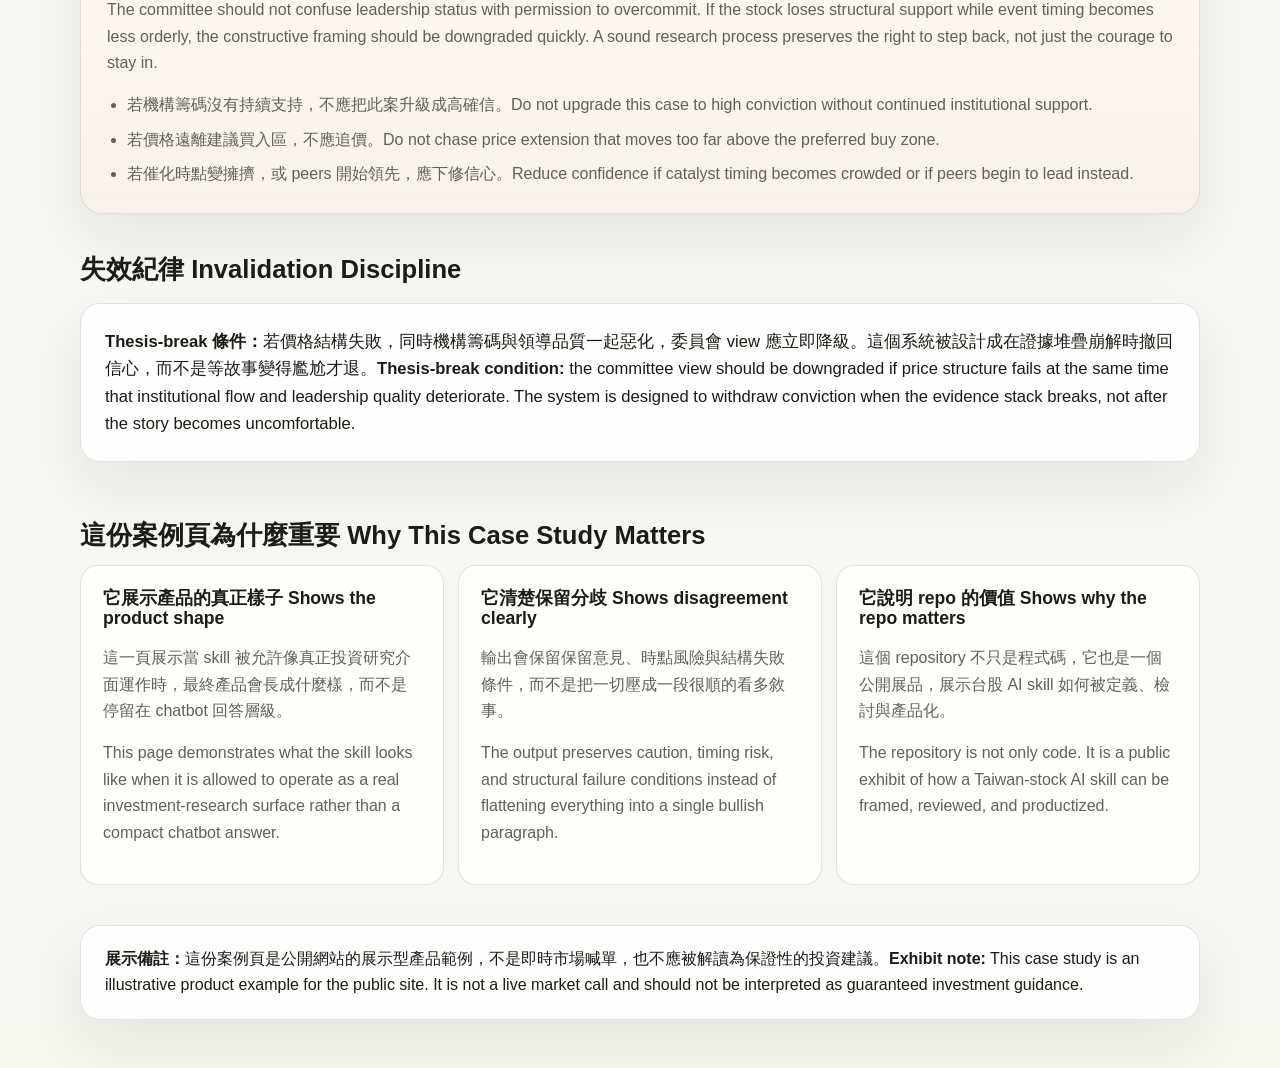
==== commit d4986575: "Upgrade strategy framework to v1.3" ====
--- a/docs/case-study.html
+++ b/docs/case-study.html
@@ -1,14 +1,14 @@
 <!DOCTYPE html>
-<html lang="en">
+<html lang="zh-Hant">
 <head>
   <meta charset="utf-8">
   <meta name="viewport" content="width=device-width, initial-scale=1">
-  <title>Taiwan Stock Radar Case Study</title>
-  <meta name="description" content="An illustrative single-stock case study for Taiwan Stock Radar, showing how a multi-agent council produces a professional Taiwan equity decision packet.">
+  <title>Taiwan Stock Radar 案例頁 Case Study</title>
+  <meta name="description" content="Taiwan Stock Radar 單股案例頁，展示多 Agent 台股策略委員會如何形成正式決策文件，包含策略模組、驗證面板、情境預測、買賣區間與反方意見。">
   <link rel="canonical" href="https://rabbit68116-ux.github.io/taiwan-stock-radar/case-study.html">
   <meta property="og:type" content="article">
-  <meta property="og:title" content="Taiwan Stock Radar Case Study">
-  <meta property="og:description" content="A full exhibit example of Taiwan Stock Radar's single-stock multi-agent research council output.">
+  <meta property="og:title" content="Taiwan Stock Radar 案例頁 Case Study">
+  <meta property="og:description" content="完整展示 Taiwan Stock Radar 單股多 Agent 策略委員會的輸出樣貌。">
   <meta property="og:url" content="https://rabbit68116-ux.github.io/taiwan-stock-radar/case-study.html">
   <meta property="og:image" content="https://rabbit68116-ux.github.io/taiwan-stock-radar/assets/og-card.svg">
   <link rel="icon" href="assets/logo.svg" type="image/svg+xml">
@@ -22,11 +22,26 @@
         <span>Taiwan Stock Radar</span>
       </a>
       <nav class="nav" aria-label="Primary">
-        <a href="./">Home</a>
-        <a href="./case-study.html">Case Study</a>
-        <a href="./faq.html">FAQ</a>
-        <a href="./methodology.html">Methodology</a>
-        <a href="./docs.html">Knowledge Base</a>
+        <a href="./">
+          首頁
+          <span class="en-translation">Home</span>
+        </a>
+        <a href="./case-study.html">
+          案例頁
+          <span class="en-translation">Case Study</span>
+        </a>
+        <a href="./faq.html">
+          常見問題
+          <span class="en-translation">FAQ</span>
+        </a>
+        <a href="./methodology.html">
+          方法論
+          <span class="en-translation">Methodology</span>
+        </a>
+        <a href="./docs.html">
+          知識庫
+          <span class="en-translation">Knowledge Base</span>
+        </a>
       </nav>
     </div>
   </header>
@@ -35,43 +50,66 @@
     <section class="hero">
       <div class="hero-grid">
         <article class="hero-card">
-          <p class="eyebrow">Illustrative exhibit example</p>
-          <h1>Single-Stock Council Case Study</h1>
-          <p class="lead">This page shows what Taiwan Stock Radar is designed to produce when one stock is reviewed through a full multi-agent research meeting. It is a showcase artifact, not a live trading call.</p>
+          <p class="eyebrow">展示型案例<span class="en-translation">Illustrative exhibit example</span></p>
+          <h1>單股策略委員會案例頁
+            <span class="en-translation">Single-Stock Strategy Committee Case Study</span>
+          </h1>
+          <p class="lead">這一頁展示的是 Taiwan Stock Radar 在一檔股票進入完整多 Agent 策略委員會後，最終會輸出的決策文件長相。它是產品展示樣本，不是即時盤中喊單。</p>
+          <p class="lead en-translation">This page shows what Taiwan Stock Radar is designed to produce when one stock is reviewed through a full multi-agent strategy committee. It is a product exhibit, not a live trading call.</p>
           <div class="chip-row">
-            <span class="chip">Case: 2330 台積電</span>
-            <span class="chip">Date: 2026-03-13</span>
-            <span class="chip">Horizon: Swing</span>
-            <span class="chip">Mode: Full council memo</span>
+            <span class="chip">個案：2330 台積電<span class="en-translation">Case: 2330 TSMC</span></span>
+            <span class="chip">日期：2026-03-13<span class="en-translation">Date: 2026-03-13</span></span>
+            <span class="chip">週期：Swing<span class="en-translation">Horizon: Swing</span></span>
+            <span class="chip">模式：Full strategy memo<span class="en-translation">Mode: Full strategy memo</span></span>
           </div>
         </article>
 
         <aside class="panel">
-          <h2>Case Snapshot</h2>
+          <h2>個案摘要
+            <span class="en-translation">Case Snapshot</span>
+          </h2>
           <div class="meta-list">
             <div>
-              <span class="label">Primary thesis</span>
-              <span class="value">Constructive with discipline</span>
-            </div>
-            <div>
-              <span class="label">Committee bias</span>
-              <span class="value">Positive but not reckless</span>
-            </div>
-            <div>
-              <span class="label">Consensus level</span>
-              <span class="value">0.72 weighted support</span>
-            </div>
-            <div>
-              <span class="label">Main risk</span>
-              <span class="value">Failed structure with flow deterioration</span>
-            </div>
-            <div>
-              <span class="label">Output type</span>
-              <span class="value">Decision packet</span>
-            </div>
-            <div>
-              <span class="label">Status</span>
-              <span class="value">Illustrative example</span>
+              <span class="label">主策略<span class="en-translation">Primary strategy</span></span>
+              <span class="value">Relative-Strength Leadership
+                <span class="en-translation">Relative-Strength Leadership</span>
+              </span>
+            </div>
+            <div>
+              <span class="label">主要 thesis<span class="en-translation">Primary thesis</span></span>
+              <span class="value">偏正向，但必須有紀律
+                <span class="en-translation">Constructive with discipline</span>
+              </span>
+            </div>
+            <div>
+              <span class="label">委員會偏向<span class="en-translation">Committee bias</span></span>
+              <span class="value">正向，但不莽撞
+                <span class="en-translation">Positive but not reckless</span>
+              </span>
+            </div>
+            <div>
+              <span class="label">共識程度<span class="en-translation">Consensus level</span></span>
+              <span class="value">0.72 加權支持
+                <span class="en-translation">0.72 weighted support</span>
+              </span>
+            </div>
+            <div>
+              <span class="label">主要風險<span class="en-translation">Main risk</span></span>
+              <span class="value">結構失敗並伴隨籌碼轉弱
+                <span class="en-translation">Failed structure with flow deterioration</span>
+              </span>
+            </div>
+            <div>
+              <span class="label">輸出型態<span class="en-translation">Output type</span></span>
+              <span class="value">決策文件
+                <span class="en-translation">Decision packet</span>
+              </span>
+            </div>
+            <div>
+              <span class="label">狀態<span class="en-translation">Status</span></span>
+              <span class="value">展示範例
+                <span class="en-translation">Illustrative example</span>
+              </span>
             </div>
           </div>
         </aside>
@@ -80,269 +118,566 @@
 
     <main>
       <section>
-        <h2>Case Setup</h2>
+        <h2>個案設定
+          <span class="en-translation">Case Setup</span>
+        </h2>
         <div class="grid">
           <article class="card">
-            <h3>Research question</h3>
-            <p>Can the stock remain a leadership-quality swing candidate if the broader tape stays constructive and institutional support does not break down?</p>
-          </article>
-          <article class="card">
-            <h3>Context</h3>
-            <p>The name is treated as a sector leader rather than a speculative turnaround. That changes how the council interprets pullbacks, event timing, and acceptable risk.</p>
-          </article>
-          <article class="card">
-            <h3>Meeting objective</h3>
-            <p>Produce a committee-quality output with scenario framing, action zones, and visible disagreement instead of a one-line directional opinion.</p>
-          </article>
-        </div>
-      </section>
-
-      <section>
-        <h2>Committee Scorecard</h2>
-        <p class="section-intro">This scorecard shows how the council distributes conviction. The point is not to imply mechanical precision. The point is to make internal weighting visible.</p>
+            <h3>研究問題
+              <span class="en-translation">Research question</span>
+            </h3>
+            <p>如果大盤維持建設性、機構資金沒有明顯轉弱，這檔股票是否仍能維持領導股等級的 swing 候選資格？</p>
+            <p class="en-translation">Can the stock remain a leadership-quality swing candidate if the broader tape stays constructive and institutional support does not break down?</p>
+          </article>
+          <article class="card">
+            <h3>脈絡背景
+              <span class="en-translation">Context</span>
+            </h3>
+            <p>這檔股票被視為族群領導者，而不是投機性 turnaround。這會影響委員會如何解讀拉回、事件時點與可接受風險。</p>
+            <p class="en-translation">The name is treated as a sector leader rather than a speculative turnaround. That changes how the council interprets pullbacks, event timing, and acceptable risk.</p>
+          </article>
+          <article class="card">
+            <h3>會議目標
+              <span class="en-translation">Meeting objective</span>
+            </h3>
+            <p>產出一份帶有情境框架、操作區間與可見分歧的委員會級研究文件，而不是一行簡化的方向判斷。</p>
+            <p class="en-translation">Produce a committee-quality memo with scenario framing, action zones, and visible disagreement instead of a one-line directional opinion.</p>
+          </article>
+        </div>
+      </section>
+
+      <section>
+        <h2>策略引擎
+          <span class="en-translation">Strategy Engine</span>
+        </h2>
+        <p class="section-intro">`v1.3` 的案例頁不只說委員會怎麼看，也會明確指出哪一種策略模組最適合目前 setup，以及哪一種執行方式不該採用。</p>
+        <p class="section-intro en-translation">A `v1.3` case study does not stop at the committee view. It also states which strategy family best fits the current setup and which execution style should be avoided.</p>
+        <div class="grid">
+          <article class="card">
+            <h3>Primary strategy
+              <span class="en-translation">Primary strategy</span>
+            </h3>
+            <p>相對強勢領導。這檔股票目前更像族群領導股的回檔管理，而不是新故事的早期發現。</p>
+            <p class="en-translation">Relative-Strength Leadership. The stock currently looks more like a leadership-quality pullback management case than an early discovery of a new story.</p>
+          </article>
+          <article class="card">
+            <h3>Secondary strategy
+              <span class="en-translation">Secondary strategy</span>
+            </h3>
+            <p>趨勢拉回。若回檔深度與籌碼品質維持健康，這個模組可以支援更有紀律的切入。</p>
+            <p class="en-translation">Pullback Continuation. If pullback depth and flow quality stay healthy, this module supports a more disciplined entry.</p>
+          </article>
+          <article class="card">
+            <h3>Do not use
+              <span class="en-translation">Do not use</span>
+            </h3>
+            <p>戰術型均值回歸。這個案例不是單純 oversold bounce；若用反彈思維處理，容易錯估風險與部位節奏。</p>
+            <p class="en-translation">Tactical Mean Reversion. This is not a simple oversold bounce. Treating it that way would likely misprice risk and timing.</p>
+          </article>
+        </div>
+      </section>
+
+      <section>
+        <h2>委員會評分卡
+          <span class="en-translation">Committee Scorecard</span>
+        </h2>
+        <p class="section-intro">這份 scorecard 的目的不是假裝機械精準，而是把委員會內部的信心權重攤開，讓使用者知道哪一類專業最支持、哪一類仍在保留。</p>
+        <p class="section-intro en-translation">The scorecard is not meant to imply mechanical precision. It is meant to make internal weighting visible so readers can see where conviction is strongest and where caution remains.</p>
         <div class="scorecard-grid">
           <article class="scorecard-card">
             <div class="scorecard-head">
               <h3>Chief Strategist</h3>
               <span class="score-pill">78 / 100</span>
             </div>
-            <p class="score-meta">Weight 0.24 · Confidence High-Medium</p>
+            <p class="score-meta">權重 0.18，信心 高至中<span class="en-translation">Weight 0.18, confidence high-medium</span></p>
             <div class="score-meter"><span style="width: 78%"></span></div>
-            <p class="score-note">Supports a constructive stance while insisting on disciplined execution and clear thesis maintenance.</p>
+            <p class="score-note">支持偏正向立場，但要求執行必須有紀律，並且持續檢查 thesis 是否仍被維持。<span class="en-translation">Supports a constructive stance while insisting on disciplined execution and active thesis maintenance.</span></p>
           </article>
           <article class="scorecard-card">
             <div class="scorecard-head">
               <h3>Technical Strategist</h3>
               <span class="score-pill">80 / 100</span>
             </div>
-            <p class="score-meta">Weight 0.18 · Confidence Medium</p>
+            <p class="score-meta">權重 0.16，信心 中等<span class="en-translation">Weight 0.16, confidence medium</span></p>
             <div class="score-meter"><span style="width: 80%"></span></div>
-            <p class="score-note">Likes the continuation structure, but still wants reclaim confirmation before a stronger upgrade.</p>
+            <p class="score-note">偏好延續走勢，但仍想先看到回補結構被收復，才願意給出更高評價。<span class="en-translation">Likes the continuation structure, but still wants reclaim confirmation before a stronger upgrade.</span></p>
           </article>
           <article class="scorecard-card">
             <div class="scorecard-head">
               <h3>Chip Flow Analyst</h3>
               <span class="score-pill">72 / 100</span>
             </div>
-            <p class="score-meta">Weight 0.18 · Confidence Medium</p>
+            <p class="score-meta">權重 0.14，信心 中等<span class="en-translation">Weight 0.14, confidence medium</span></p>
             <div class="score-meter"><span style="width: 72%"></span></div>
-            <p class="score-note">Constructive only while institutional demand remains supportive and does not tip into distribution.</p>
+            <p class="score-note">只要機構籌碼仍偏支持，判斷就仍偏正向；但若分配跡象升高，品質會很快下降。<span class="en-translation">Constructive only while institutional demand stays supportive and does not tip into distribution.</span></p>
           </article>
           <article class="scorecard-card">
             <div class="scorecard-head">
               <h3>Fundamental Analyst</h3>
               <span class="score-pill">76 / 100</span>
             </div>
-            <p class="score-meta">Weight 0.17 · Confidence High-Medium</p>
+            <p class="score-meta">權重 0.14，信心 高至中<span class="en-translation">Weight 0.14, confidence high-medium</span></p>
             <div class="score-meter"><span style="width: 76%"></span></div>
-            <p class="score-note">Business quality still justifies premium treatment, but timing discipline matters more than story quality alone.</p>
+            <p class="score-note">基本面品質仍足以支撐較高評價，但 timing discipline 不能被好故事掩蓋。<span class="en-translation">Business quality still justifies premium treatment, but timing discipline matters more than story quality alone.</span></p>
           </article>
           <article class="scorecard-card">
             <div class="scorecard-head">
               <h3>Catalyst Analyst</h3>
               <span class="score-pill">69 / 100</span>
             </div>
-            <p class="score-meta">Weight 0.11 · Confidence Medium</p>
+            <p class="score-meta">權重 0.10，信心 中等<span class="en-translation">Weight 0.10, confidence medium</span></p>
             <div class="score-meter"><span style="width: 69%"></span></div>
-            <p class="score-note">Event windows are supportive enough to keep the thesis alive, but not calm enough to ignore timing risk.</p>
+            <p class="score-note">事件窗口整體仍偏支持，但還沒有平靜到可以忽略 timing risk。<span class="en-translation">Event windows remain supportive enough to keep the thesis alive, but not calm enough to ignore timing risk.</span></p>
           </article>
           <article class="scorecard-card scorecard-card-risk">
             <div class="scorecard-head">
               <h3>Risk Manager</h3>
               <span class="score-pill">58 / 100</span>
             </div>
-            <p class="score-meta">Weight 0.12 · Confidence High</p>
+            <p class="score-meta">權重 0.11，信心 高<span class="en-translation">Weight 0.11, confidence high</span></p>
             <div class="score-meter score-meter-risk"><span style="width: 58%"></span></div>
-            <p class="score-note">The setup is actionable only if invalidation is respected quickly. Confidence should be withdrawn if structure and flow fail together.</p>
-          </article>
-        </div>
-      </section>
-
-      <section>
-        <h2>Specialist Briefs</h2>
-        <p class="section-intro">Each specialist speaks independently before the chair synthesizes the final view.</p>
-        <div class="grid">
-          <article class="card">
-            <h3>Chief Strategist</h3>
-            <p><strong>Leaning:</strong> Bullish with discipline.</p>
-            <p>The stock still deserves leadership treatment, but the conclusion only holds while sector and market support remain aligned. The final recommendation should stay execution-aware rather than heroic.</p>
-          </article>
-          <article class="card">
-            <h3>Technical Strategist</h3>
-            <p><strong>Leaning:</strong> Constructive continuation.</p>
-            <p>The structure favors a pullback-and-reclaim interpretation over an exhausted breakout. Volume confirmation is still required for a higher-conviction continuation view.</p>
-          </article>
-          <article class="card">
-            <h3>Chip Flow Analyst</h3>
-            <p><strong>Leaning:</strong> Supportive, but monitor distribution.</p>
-            <p>Positioning remains acceptable as long as institutional demand stays net-supportive. A chart that looks fine while flow weakens would lower the quality of the setup quickly.</p>
-          </article>
-          <article class="card">
-            <h3>Fundamental Analyst</h3>
-            <p><strong>Leaning:</strong> Quality intact.</p>
-            <p>The business narrative still supports premium treatment. Revenue quality and product-cycle visibility justify constructive bias, but not indifference to timing risk.</p>
-          </article>
-          <article class="card">
-            <h3>Catalyst Analyst</h3>
-            <p><strong>Leaning:</strong> Positive if event window stays orderly.</p>
-            <p>Upcoming information windows should support attention rather than force avoidance, but catalyst timing must not be ignored when sizing conviction.</p>
-          </article>
-          <article class="card">
-            <h3>Risk Manager</h3>
-            <p><strong>Leaning:</strong> Acceptable only with clean invalidation.</p>
-            <p>This is not a thesis to hold blindly. If price structure fails while flow softens, the committee should downgrade quickly instead of defending the old narrative.</p>
-          </article>
-        </div>
-      </section>
-
-      <section>
-        <h2>Agreement and Disagreement Map</h2>
-        <div class="split-grid">
-          <article class="analysis-card">
-            <h3>Where the council agrees</h3>
-            <ul>
-              <li>The stock deserves leadership-level attention.</li>
-              <li>The current setup is more constructive than speculative.</li>
-              <li>Risk control must be tied to structure, not emotion.</li>
-              <li>Any bullish view weakens materially if flow and structure fail together.</li>
-            </ul>
-          </article>
-          <article class="analysis-card">
-            <h3>Where the council stays cautious</h3>
-            <ul>
-              <li>Technical strength alone is not enough without continued flow quality.</li>
-              <li>Catalyst timing can improve or damage short-term entry quality.</li>
-              <li>The correct plan is likely a disciplined entry, not open-ended chasing.</li>
-              <li>The final view is positive, but not high-conviction under every market regime.</li>
-            </ul>
-          </article>
-        </div>
-      </section>
-
-      <section>
-        <h2>Scenario Tree</h2>
+            <p class="score-note">這個 setup 只有在失效紀律被確實執行時才值得參與；若結構與籌碼同時轉弱，應快速降評。<span class="en-translation">The setup is actionable only if invalidation is respected quickly. Confidence should be withdrawn if structure and flow fail together.</span></p>
+          </article>
+          <article class="scorecard-card">
+            <div class="scorecard-head">
+              <h3>Strategy Architect</h3>
+              <span class="score-pill">74 / 100</span>
+            </div>
+            <p class="score-meta">權重 0.09，信心 中等<span class="en-translation">Weight 0.09, confidence medium</span></p>
+            <div class="score-meter"><span style="width: 74%"></span></div>
+            <p class="score-note">首選相對強勢領導，次選趨勢拉回。這代表案例的核心不是猜轉折，而是判斷領導地位是否仍成立。<span class="en-translation">Primary preference is Relative-Strength Leadership with Pullback Continuation as the secondary module. This means the case is about leadership maintenance, not guessing a turn.</span></p>
+          </article>
+          <article class="scorecard-card">
+            <div class="scorecard-head">
+              <h3>Quant Validation Analyst</h3>
+              <span class="score-pill">67 / 100</span>
+            </div>
+            <p class="score-meta">權重 0.08，信心 中等<span class="en-translation">Weight 0.08, confidence medium</span></p>
+            <div class="score-meter"><span style="width: 67%"></span></div>
+            <p class="score-note">風險調整後報酬與交易品質仍偏合格，但尾部風險與成本敏感度不支持失去紀律的追價。<span class="en-translation">Risk-adjusted returns and trade quality still pass, but tail-risk and cost sensitivity do not support careless chasing.</span></p>
+          </article>
+        </div>
+      </section>
+
+      <section>
+        <h2>驗證面板
+          <span class="en-translation">Validation Panel</span>
+        </h2>
+        <p class="section-intro">`v1.3` 會把 validation 從附註提升為正式區塊。這讓委員會必須回答：這個 thesis 不只是好聽，是否也足夠穩健。</p>
+        <p class="section-intro en-translation">`v1.3` promotes validation from a footnote into a formal section. The committee must answer whether the thesis is not only persuasive, but also robust enough.</p>
         <table>
           <thead>
             <tr>
-              <th>Scenario</th>
-              <th>Interpretation</th>
-              <th>What needs to happen</th>
+              <th>面板<span class="en-translation">Panel</span></th>
+              <th>目前判讀<span class="en-translation">Current read</span></th>
             </tr>
           </thead>
           <tbody>
             <tr>
-              <td><strong>Base case</strong></td>
-              <td>Orderly consolidation followed by constructive continuation.</td>
-              <td>Leadership stays intact, price holds structure, and institutional support does not meaningfully deteriorate.</td>
+              <td>Performance</td>
+              <td>`Sharpe`、`Sortino`、`Calmar` 仍屬可接受區，但未高到可以忽略風控。<span class="en-translation">`Sharpe`, `Sortino`, and `Calmar` remain acceptable, but not so strong that risk discipline can be ignored.</span></td>
             </tr>
             <tr>
-              <td><strong>Bull case</strong></td>
-              <td>Range expansion with renewed momentum leadership.</td>
-              <td>Breakout reclaim arrives with convincing volume and peer-group confirmation.</td>
+              <td>Trade quality</td>
+              <td>`Profit Factor` 與 `Expectancy` 支持繼續觀察，但需要足夠 trade count 才有說服力。<span class="en-translation">`Profit Factor` and `Expectancy` support continued interest, but they need enough trade count to stay persuasive.</span></td>
             </tr>
             <tr>
-              <td><strong>Bear case</strong></td>
-              <td>Leadership narrative breaks into failed continuation.</td>
-              <td>Support fails, flow weakens, and the stock loses its leadership quality relative to peers.</td>
+              <td>Tail risk</td>
+              <td>`Max Drawdown` 與 `CVaR` 不支持魯莽加碼，尤其在事件窗口接近時。<span class="en-translation">`Max Drawdown` and `CVaR` do not support reckless sizing, especially into dense event windows.</span></td>
+            </tr>
+            <tr>
+              <td>Robustness</td>
+              <td>`Deflated Sharpe Ratio` 與 cost sensitivity 提醒委員會：需要確認，而不是盲目追隨。<span class="en-translation">`Deflated Sharpe Ratio` and cost sensitivity remind the committee to seek confirmation instead of following blindly.</span></td>
             </tr>
           </tbody>
         </table>
       </section>
 
       <section>
-        <h2>Decision Packet</h2>
+        <h2>委員會 verdict 摘要
+          <span class="en-translation">Committee Verdict Summary</span>
+        </h2>
+        <p class="section-intro">委員會不會把個案簡化成一句「看多」。它會說明目前有多少支持、多少保留、多少反對留在最終 verdict 裡。</p>
+        <p class="section-intro en-translation">The committee does not reduce the case to a simple bullish label. It expresses how much support, caution, and objection currently sit inside the final verdict.</p>
+        <div class="verdict-card">
+          <div class="verdict-head">
+            <div>
+              <p class="memo-label">加權委員會結論<span class="en-translation">Weighted committee verdict</span></p>
+              <h3>偏正向，但前提是執行必須有紀律
+                <span class="en-translation">Constructive, but only with disciplined execution</span>
+              </h3>
+            </div>
+            <div class="verdict-badge">0.72 支持
+              <span class="en-translation">0.72 support</span>
+            </div>
+          </div>
+          <div class="verdict-bar" aria-label="Committee verdict distribution">
+            <span class="verdict-positive" style="width: 72%">支持 72%</span>
+            <span class="verdict-caution" style="width: 18%">保留 18%</span>
+            <span class="verdict-risk" style="width: 10%">反對 10%</span>
+          </div>
+          <div class="verdict-notes">
+            <div>
+              <span class="label">主要立場<span class="en-translation">Primary stance</span></span>
+              <span class="value">仍屬領導股級別的 swing 候選
+                <span class="en-translation">Leadership-quality swing candidate</span>
+              </span>
+            </div>
+            <div>
+              <span class="label">為何不是更強烈<span class="en-translation">Why not stronger</span></span>
+              <span class="value">催化時點與籌碼品質還需進一步確認
+                <span class="en-translation">Catalyst timing and flow quality still need confirmation</span>
+              </span>
+            </div>
+            <div>
+              <span class="label">快速降評條件<span class="en-translation">Fast downgrade trigger</span></span>
+              <span class="value">技術結構失敗且機構籌碼惡化
+                <span class="en-translation">Structure failure plus institutional deterioration</span>
+              </span>
+            </div>
+          </div>
+        </div>
+      </section>
+
+      <section>
+        <h2>Specialist 簡報
+          <span class="en-translation">Specialist Briefs</span>
+        </h2>
+        <p class="section-intro">每位 specialist 會先獨立發言，再由主持 agent 做整合，避免某一個敘事過早壟斷會議。</p>
+        <p class="section-intro en-translation">Each specialist speaks independently before the chair synthesizes the final view, preventing one narrative from dominating the meeting too early.</p>
+        <div class="grid">
+          <article class="card">
+            <h3>Chief Strategist</h3>
+            <p><strong>傾向：</strong>偏多，但必須有紀律。<span class="en-translation"><strong>Leaning:</strong> Bullish with discipline.</span></p>
+            <p>這檔股票仍值得被視為領導股，但前提是大盤與族群環境仍配合。最終建議應保持執行紀律，而不是英雄式押注。</p>
+            <p class="en-translation">The stock still deserves leadership treatment, but only while sector and market support remain aligned. The recommendation should stay execution-aware rather than heroic.</p>
+          </article>
+          <article class="card">
+            <h3>Technical Strategist</h3>
+            <p><strong>傾向：</strong>建設性延續。<span class="en-translation"><strong>Leaning:</strong> Constructive continuation.</span></p>
+            <p>目前結構更像回檔後延續，而不是疲態突破；但若沒有量價確認，就還不算高確信延續。</p>
+            <p class="en-translation">The structure favors a pullback-and-reclaim interpretation over an exhausted breakout, but volume confirmation is still required for higher conviction.</p>
+          </article>
+          <article class="card">
+            <h3>Chip Flow Analyst</h3>
+            <p><strong>傾向：</strong>支持，但需監控分配。<span class="en-translation"><strong>Leaning:</strong> Supportive, but monitor distribution.</span></p>
+            <p>只要機構買盤維持偏支持，這個 setup 就仍可接受；若價格沒壞但籌碼先轉弱，品質會快速下滑。</p>
+            <p class="en-translation">Positioning remains acceptable as long as institutional demand stays supportive. A chart that looks fine while flow weakens would quickly lower setup quality.</p>
+          </article>
+          <article class="card">
+            <h3>Fundamental Analyst</h3>
+            <p><strong>傾向：</strong>品質仍完整。<span class="en-translation"><strong>Leaning:</strong> Quality intact.</span></p>
+            <p>商業敘事與營運品質仍支撐較高評價，但這不等於可以忽略 timing risk。</p>
+            <p class="en-translation">The business narrative still supports premium treatment, but that does not justify indifference to timing risk.</p>
+          </article>
+          <article class="card">
+            <h3>Catalyst Analyst</h3>
+            <p><strong>傾向：</strong>偏正向，但事件窗口必須有序。<span class="en-translation"><strong>Leaning:</strong> Positive if event windows stay orderly.</span></p>
+            <p>接下來的資訊窗口足以維持市場關注，但 sizing 與 timing 仍須尊重事件節奏。</p>
+            <p class="en-translation">Upcoming information windows should keep attention on the stock, but catalyst timing still matters when sizing conviction.</p>
+          </article>
+          <article class="card">
+            <h3>Risk Manager</h3>
+            <p><strong>傾向：</strong>只有在失效條件清楚時才可接受。<span class="en-translation"><strong>Leaning:</strong> Acceptable only with clean invalidation.</span></p>
+            <p>這不是可以盲目抱住的 thesis。若價格結構與籌碼同時轉弱，委員會應快速下修，而不是替舊故事辯護。</p>
+            <p class="en-translation">This is not a thesis to hold blindly. If structure fails while flow softens, the committee should downgrade quickly instead of defending the old story.</p>
+          </article>
+        </div>
+      </section>
+
+      <section>
+        <h2>共識與分歧地圖
+          <span class="en-translation">Agreement and Disagreement Map</span>
+        </h2>
         <div class="split-grid">
           <article class="analysis-card">
-            <h3>Final Thesis</h3>
-            <p>The committee remains constructive on the stock as a swing candidate, but only under a disciplined framework. It is best treated as a leadership-quality name that still requires confirmation through structure and flow rather than blind optimism.</p>
-            <p><strong>Weighted consensus:</strong> 0.72 positive support with explicit risk-manager caution.</p>
+            <h3>委員會有共識的地方
+              <span class="en-translation">Where the council agrees</span>
+            </h3>
+            <ul>
+              <li>這檔股票仍值得被當成領導股觀察。<span class="en-translation">The stock deserves leadership-level attention.</span></li>
+              <li>目前 setup 比較偏建設性，而不是投機性。<span class="en-translation">The setup is more constructive than speculative.</span></li>
+              <li>風控必須綁在結構，而不是綁在情緒。<span class="en-translation">Risk control must be tied to structure, not emotion.</span></li>
+              <li>若結構與籌碼同時失敗，偏多 view 必須快速降級。<span class="en-translation">Any bullish view weakens materially if flow and structure fail together.</span></li>
+            </ul>
           </article>
           <article class="analysis-card">
-            <h3>Action Plan</h3>
+            <h3>委員會仍保留的地方
+              <span class="en-translation">Where the council stays cautious</span>
+            </h3>
             <ul>
-              <li><strong>Preferred buy zone:</strong> a controlled pullback into support.</li>
-              <li><strong>Aggressive trigger:</strong> reclaim of near-term structure with improving tape.</li>
-              <li><strong>Conservative trigger:</strong> stronger confirmation after weekly resistance is cleared.</li>
-              <li><strong>Stop-loss:</strong> structural failure below the support thesis.</li>
-              <li><strong>TP1:</strong> first expansion objective after confirmation.</li>
-              <li><strong>TP2:</strong> trend-extension objective if leadership persists.</li>
+              <li>技術走勢強不代表可忽略籌碼品質。<span class="en-translation">Technical strength alone is not enough without continued flow quality.</span></li>
+              <li>事件時點會大幅影響短期進場品質。<span class="en-translation">Catalyst timing can improve or damage short-term entry quality.</span></li>
+              <li>正確做法較像紀律進場，而不是追價。<span class="en-translation">The correct plan is likely a disciplined entry, not open-ended chasing.</span></li>
+              <li>這是偏正向結論，但不是所有市場環境下都高確信。<span class="en-translation">The final view is positive, but not high-conviction under every regime.</span></li>
             </ul>
           </article>
         </div>
       </section>
 
       <section>
-        <h2>Entry / Exit Ladder</h2>
-        <p class="section-intro">The ladder turns the committee view into a staged execution map. It helps distinguish attractive entry areas from confirmation points and planned exits.</p>
+        <h2>情境樹
+          <span class="en-translation">Scenario Tree</span>
+        </h2>
+        <div class="table-scroll">
+          <table>
+            <thead>
+              <tr>
+                <th>情境<span class="en-translation">Scenario</span></th>
+                <th>解讀<span class="en-translation">Interpretation</span></th>
+                <th>成立條件<span class="en-translation">What needs to happen</span></th>
+              </tr>
+            </thead>
+            <tbody>
+              <tr>
+                <td><strong>Base case</strong></td>
+                <td>有秩序整理後繼續偏建設性。<span class="en-translation">Orderly consolidation followed by constructive continuation.</span></td>
+                <td>領導地位維持、價格結構不壞，且機構支持沒有明顯惡化。<span class="en-translation">Leadership stays intact, price holds structure, and institutional support does not materially deteriorate.</span></td>
+              </tr>
+              <tr>
+                <td><strong>Bull case</strong></td>
+                <td>區間擴張並重新取得動能領導。<span class="en-translation">Range expansion with renewed momentum leadership.</span></td>
+                <td>突破回收伴隨說服力足夠的量能與同業確認。<span class="en-translation">Breakout reclaim arrives with convincing volume and peer-group confirmation.</span></td>
+              </tr>
+              <tr>
+                <td><strong>Bear case</strong></td>
+                <td>領導股敘事轉為失敗延續。<span class="en-translation">Leadership narrative breaks into failed continuation.</span></td>
+                <td>支撐失守、籌碼轉弱，並且相對同業失去領導品質。<span class="en-translation">Support fails, flow weakens, and the stock loses leadership quality relative to peers.</span></td>
+              </tr>
+            </tbody>
+          </table>
+        </div>
+      </section>
+
+      <section>
+        <h2>不同週期預測面板
+          <span class="en-translation">Horizon-Specific Forecast Panel</span>
+        </h2>
+        <p class="section-intro">同一檔股票在不同週期應該使用不同語言。這個 panel 把 tactical、swing 與 position 三種時間尺度分開，避免報告把它們混成一個判斷。</p>
+        <p class="section-intro en-translation">The same stock can deserve different language depending on the time horizon. This panel keeps tactical, swing, and position views separate so the report does not blur them together.</p>
+        <div class="forecast-grid">
+          <article class="forecast-card">
+            <p class="memo-label">短線週期<span class="en-translation">Tactical horizon</span></p>
+            <h3>2 到 5 個交易日
+              <span class="en-translation">2 to 5 trading days</span>
+            </h3>
+            <div class="forecast-pill">偏向：中性到建設性<span class="en-translation">Bias: Neutral to constructive</span></div>
+            <p>委員會希望價格先尊重建議買入區，再把短窗口視為可吸引的 setup；此處不鼓勵追價。</p>
+            <p class="en-translation">The committee wants price to respect the preferred buy zone before treating the short window as attractive. Chasing strength is discouraged here.</p>
+            <ul class="memo-list">
+              <li><strong>確認條件：</strong>有秩序地收復結構，且盤面改善。<span class="en-translation"><strong>What confirms:</strong> orderly reclaim with improving tape.</span></li>
+              <li><strong>轉弱條件：</strong>事件敏感時段無法守住支撐。<span class="en-translation"><strong>What weakens:</strong> failure to hold support during event-sensitive sessions.</span></li>
+            </ul>
+          </article>
+          <article class="forecast-card">
+            <p class="memo-label">波段週期<span class="en-translation">Swing horizon</span></p>
+            <h3>2 到 6 週
+              <span class="en-translation">2 to 6 weeks</span>
+            </h3>
+            <div class="forecast-pill forecast-pill-strong">偏向：建設性<span class="en-translation">Bias: Constructive</span></div>
+            <p>這是委員會最偏好的時間框架。只要籌碼仍支持，結構與商業品質足以維持正向看法。</p>
+            <p class="en-translation">This is the committee's preferred time frame. The structure and business quality justify positive treatment as long as flow remains supportive.</p>
+            <ul class="memo-list">
+              <li><strong>確認條件：</strong>回檔後延續，且市場 breadth 配合。<span class="en-translation"><strong>What confirms:</strong> continuation after pullback with breadth support.</span></li>
+              <li><strong>轉弱條件：</strong>相對同業失去領導地位。<span class="en-translation"><strong>What weakens:</strong> leadership loss relative to peers.</span></li>
+            </ul>
+          </article>
+          <article class="forecast-card">
+            <p class="memo-label">部位週期<span class="en-translation">Position horizon</span></p>
+            <h3>1 到 2 個季度
+              <span class="en-translation">1 to 2 quarters</span>
+            </h3>
+            <div class="forecast-pill">偏向：正向，但需事件紀律<span class="en-translation">Bias: Positive with event discipline</span></div>
+            <p>較長週期仍偏正向，因為商業敘事仍支撐 premium status；但部位大小仍必須尊重事件窗口與估值敏感度。</p>
+            <p class="en-translation">The longer view remains favorable because the business narrative still supports premium status, but sizing must respect catalyst windows and valuation sensitivity.</p>
+            <ul class="memo-list">
+              <li><strong>確認條件：</strong>營收品質穩定且持續保有族群領導性。<span class="en-translation"><strong>What confirms:</strong> stable revenue quality and continued sector leadership.</span></li>
+              <li><strong>轉弱條件：</strong>持續 de-rating 或相對族群領導者落後。<span class="en-translation"><strong>What weakens:</strong> sustained de-rating or relative underperformance versus sector leaders.</span></li>
+            </ul>
+          </article>
+        </div>
+      </section>
+
+      <section>
+        <h2>同業比較區塊
+          <span class="en-translation">Peer Comparison Block</span>
+        </h2>
+        <p class="section-intro">一份單股報告應該回答更難的問題：為什麼是這檔，而不是相鄰 peers。這個比較區塊讓選擇理由具體化。</p>
+        <p class="section-intro en-translation">A single-stock report should still answer the harder question: why this name instead of adjacent peers. This block makes that choice explicit.</p>
+        <div class="table-scroll">
+          <table>
+            <thead>
+              <tr>
+                <th>股票<span class="en-translation">Name</span></th>
+                <th>族群角色<span class="en-translation">Role in group</span></th>
+                <th>技術姿態<span class="en-translation">Technical posture</span></th>
+                <th>籌碼 / 部位<span class="en-translation">Flow / positioning</span></th>
+                <th>基本面支撐<span class="en-translation">Business support</span></th>
+                <th>委員會結論<span class="en-translation">Committee takeaway</span></th>
+              </tr>
+            </thead>
+            <tbody>
+              <tr>
+                <td><strong>2330 台積電</strong></td>
+                <td>主要領導基準<span class="en-translation">Primary leadership benchmark</span></td>
+                <td>偏建設性延續，但偏好紀律性拉回<span class="en-translation">Constructive continuation with disciplined pullback preference</span></td>
+                <td>只要機構流向完整就仍偏支持<span class="en-translation">Supportive if institutional flow remains intact</span></td>
+                <td>本組中最高品質敘事<span class="en-translation">Highest-quality narrative in the block</span></td>
+                <td>委員會首選的紀律型波段個案<span class="en-translation">Preferred case for a disciplined swing thesis</span></td>
+              </tr>
+              <tr>
+                <td><strong>2454 聯發科</strong></td>
+                <td>高品質同業對照<span class="en-translation">High-quality sector peer</span></td>
+                <td>偏正向，但對確認要求更高<span class="en-translation">Positive, but more confirmation-sensitive in this setup</span></td>
+                <td>仍具建設性，但領導訊號沒有這檔直接<span class="en-translation">Still constructive, though leadership read is less decisive here</span></td>
+                <td>營運支撐很強<span class="en-translation">Strong operating support</span></td>
+                <td>是有效替代方案，但不是這個案例中的第一選擇<span class="en-translation">Valid alternative, but not the chair's first choice in this example</span></td>
+              </tr>
+              <tr>
+                <td><strong>2303 聯電</strong></td>
+                <td>次級晶圓代工曝光<span class="en-translation">Secondary foundry exposure</span></td>
+                <td>結構較混合、溢價感較低<span class="en-translation">More mixed and less premium in structure</span></td>
+                <td>需要更強 sponsorship 才能與主案例競爭<span class="en-translation">Needs stronger sponsorship to compete with the lead case</span></td>
+                <td>有參考價值，但敘事品質較弱<span class="en-translation">Useful context, but lower-quality narrative</span></td>
+                <td>在資本配置上不優先於主案例<span class="en-translation">Not preferred over the lead case for committee capital allocation</span></td>
+              </tr>
+              <tr>
+                <td><strong>3711 日月光投控</strong></td>
+                <td>封測與服務規模對照<span class="en-translation">Adjacent packaging and services scale</span></td>
+                <td>偏建設性，但不是同一種領導定位<span class="en-translation">Constructive but different leadership profile</span></td>
+                <td>可能吸引資金，但不具相同 benchmark 角色<span class="en-translation">Can attract support, though not the same benchmark role</span></td>
+                <td>基本面穩固，但循環暴露不同<span class="en-translation">Solid support with different cycle exposure</span></td>
+                <td>值得比較，但不是可直接替代的 thesis<span class="en-translation">Relevant comparison, but not a direct replacement for the lead thesis</span></td>
+              </tr>
+            </tbody>
+          </table>
+        </div>
+      </section>
+
+      <section>
+        <h2>決策文件
+          <span class="en-translation">Decision Packet</span>
+        </h2>
+        <div class="split-grid">
+          <article class="analysis-card">
+            <h3>最終 thesis
+              <span class="en-translation">Final Thesis</span>
+            </h3>
+            <p>委員會對這檔股票仍保持建設性看法，適合作為波段候選，但前提是執行必須建立在紀律上。它應被視為領導股級別個案，但仍需技術結構與籌碼品質共同確認。</p>
+            <p class="en-translation">The committee remains constructive on the stock as a swing candidate, but only under a disciplined framework. It is best treated as a leadership-quality name that still requires confirmation through structure and flow.</p>
+            <p><strong>加權共識：</strong>0.72 正向支持，並保留風控角色的明確保留意見。<span class="en-translation"><strong>Weighted consensus:</strong> 0.72 positive support with explicit risk-manager caution.</span></p>
+          </article>
+          <article class="analysis-card">
+            <h3>操作計畫
+              <span class="en-translation">Action Plan</span>
+            </h3>
+            <ul>
+              <li><strong>建議買入區：</strong>受控拉回至支撐區。<span class="en-translation"><strong>Preferred buy zone:</strong> a controlled pullback into support.</span></li>
+              <li><strong>積極觸發：</strong>近端結構被收復且盤面改善。<span class="en-translation"><strong>Aggressive trigger:</strong> reclaim of near-term structure with improving tape.</span></li>
+              <li><strong>保守觸發：</strong>週線壓力被確認突破。<span class="en-translation"><strong>Conservative trigger:</strong> stronger confirmation after weekly resistance is cleared.</span></li>
+              <li><strong>停損：</strong>支撐 thesis 被結構性破壞。<span class="en-translation"><strong>Stop-loss:</strong> structural failure below the support thesis.</span></li>
+              <li><strong>TP1：</strong>第一段擴張目標。<span class="en-translation"><strong>TP1:</strong> first expansion objective after confirmation.</span></li>
+              <li><strong>TP2：</strong>若領導性延續，則看第二段趨勢延伸。<span class="en-translation"><strong>TP2:</strong> trend-extension objective if leadership persists.</span></li>
+            </ul>
+          </article>
+        </div>
+      </section>
+
+      <section>
+        <h2>進出場階梯
+          <span class="en-translation">Entry / Exit Ladder</span>
+        </h2>
+        <p class="section-intro">這個 ladder 把委員會結論轉成階段式執行地圖，區分出較有吸引力的進場區、確認點與預計出場位置。</p>
+        <p class="section-intro en-translation">The ladder turns the committee view into a staged execution map. It helps distinguish attractive entry areas from confirmation points and planned exits.</p>
         <div class="ladder-card">
           <div class="ladder-row ladder-row-target">
             <div class="ladder-tag">TP2</div>
             <div class="ladder-price">1145</div>
-            <div class="ladder-copy">Trend-extension objective if the stock keeps leadership quality and breadth support.</div>
+            <div class="ladder-copy">若股票持續維持領導品質與市場 breadth，這是趨勢延伸目標。<span class="en-translation">Trend-extension objective if the stock keeps leadership quality and breadth support.</span></div>
           </div>
           <div class="ladder-row ladder-row-target">
             <div class="ladder-tag">TP1</div>
             <div class="ladder-price">1088</div>
-            <div class="ladder-copy">First expansion objective where the committee expects partial scale-out discipline.</div>
+            <div class="ladder-copy">第一段擴張目標，也是委員會預期應開始分批調節的位置。<span class="en-translation">First expansion objective where the committee expects partial scale-out discipline.</span></div>
           </div>
           <div class="ladder-row ladder-row-confirm">
-            <div class="ladder-tag">Confirm</div>
+            <div class="ladder-tag">確認<span class="en-translation">Confirm</span></div>
             <div class="ladder-price">1038</div>
-            <div class="ladder-copy">Conservative trigger after stronger weekly confirmation above resistance.</div>
+            <div class="ladder-copy">較保守的進場條件，需要週線壓力被更明確突破。<span class="en-translation">Conservative trigger after stronger weekly confirmation above resistance.</span></div>
           </div>
           <div class="ladder-row ladder-row-entry">
-            <div class="ladder-tag">Reclaim</div>
+            <div class="ladder-tag">收復<span class="en-translation">Reclaim</span></div>
             <div class="ladder-price">1012</div>
-            <div class="ladder-copy">Aggressive trigger if near-term structure is reclaimed with improving participation.</div>
+            <div class="ladder-copy">若近端結構被收復且參與度改善，可視為較積極的進場觸發。<span class="en-translation">Aggressive trigger if near-term structure is reclaimed with improving participation.</span></div>
           </div>
           <div class="ladder-row ladder-row-entry">
-            <div class="ladder-tag">Buy Zone</div>
+            <div class="ladder-tag">買入區<span class="en-translation">Buy Zone</span></div>
             <div class="ladder-price">985 - 1006</div>
-            <div class="ladder-copy">Preferred pullback area where the thesis offers the most acceptable risk-reward profile.</div>
+            <div class="ladder-copy">委員會認為風險報酬比較最合理的拉回區。<span class="en-translation">Preferred pullback area where the thesis offers the most acceptable risk-reward profile.</span></div>
           </div>
           <div class="ladder-row ladder-row-risk">
-            <div class="ladder-tag">Stop</div>
+            <div class="ladder-tag">停損<span class="en-translation">Stop</span></div>
             <div class="ladder-price">952</div>
-            <div class="ladder-copy">Structural failure level. A break here weakens the swing thesis materially.</div>
-          </div>
-        </div>
-      </section>
-
-      <section>
-        <h2>Dissent Memo</h2>
+            <div class="ladder-copy">技術結構失敗位，一旦跌破，波段 thesis 需明顯降級。<span class="en-translation">Structural failure level. A break here weakens the swing thesis materially.</span></div>
+          </div>
+        </div>
+      </section>
+
+      <section>
+        <h2>反方備忘錄
+          <span class="en-translation">Dissent Memo</span>
+        </h2>
         <div class="memo-card">
-          <p class="memo-label">Formal objection from the cautious side of the committee</p>
-          <h3>Risk Manager with Catalyst Analyst co-sign</h3>
-          <p>The committee should not confuse leadership status with permission to overcommit. If the stock loses structural support while event timing becomes less orderly, the current constructive framing should be downgraded quickly. A valid research process must preserve the right to step back, not merely the courage to stay in.</p>
+          <p class="memo-label">來自委員會謹慎派的正式反對意見
+            <span class="en-translation">Formal objection from the cautious side of the committee</span>
+          </p>
+          <h3>Risk Manager 主筆，Catalyst Analyst 共同附議
+            <span class="en-translation">Risk Manager with Catalyst Analyst co-sign</span>
+          </h3>
+          <p>委員會不應把領導股地位誤解成可以過度承擔風險的許可。若股票在事件時點變得更混亂的同時失去結構支撐，現在的偏正向 framing 應該快速降級。好的研究流程，不只要有留下來的勇氣，也要有退回觀望的紀律。</p>
+          <p class="en-translation">The committee should not confuse leadership status with permission to overcommit. If the stock loses structural support while event timing becomes less orderly, the constructive framing should be downgraded quickly. A sound research process preserves the right to step back, not just the courage to stay in.</p>
           <ul class="memo-list">
-            <li>Do not upgrade this case to high conviction without continued institutional support.</li>
-            <li>Do not chase price extension that moves too far above the preferred buy zone.</li>
-            <li>Reduce confidence if catalyst timing becomes crowded or if peers begin to lead instead.</li>
+            <li>若機構籌碼沒有持續支持，不應把此案升級成高確信。<span class="en-translation">Do not upgrade this case to high conviction without continued institutional support.</span></li>
+            <li>若價格遠離建議買入區，不應追價。<span class="en-translation">Do not chase price extension that moves too far above the preferred buy zone.</span></li>
+            <li>若催化時點變擁擠，或 peers 開始領先，應下修信心。<span class="en-translation">Reduce confidence if catalyst timing becomes crowded or if peers begin to lead instead.</span></li>
           </ul>
         </div>
       </section>
 
       <section>
-        <h2>Invalidation Discipline</h2>
+        <h2>失效紀律
+          <span class="en-translation">Invalidation Discipline</span>
+        </h2>
         <div class="quote">
-          <p><strong>Thesis-break condition:</strong> the committee view should be downgraded if price structure fails at the same time that institutional flow and leadership quality deteriorate. The system is designed to withdraw conviction when the evidence stack breaks, not after the story becomes uncomfortable.</p>
-        </div>
-      </section>
-
-      <section>
-        <h2>Why This Case Study Matters</h2>
+          <p><strong>Thesis-break 條件：</strong>若價格結構失敗，同時機構籌碼與領導品質一起惡化，委員會 view 應立即降級。這個系統被設計成在證據堆疊崩解時撤回信心，而不是等故事變得尷尬才退。<span class="en-translation"><strong>Thesis-break condition:</strong> the committee view should be downgraded if price structure fails at the same time that institutional flow and leadership quality deteriorate. The system is designed to withdraw conviction when the evidence stack breaks, not after the story becomes uncomfortable.</span></p>
+        </div>
+      </section>
+
+      <section>
+        <h2>這份案例頁為什麼重要
+          <span class="en-translation">Why This Case Study Matters</span>
+        </h2>
         <div class="grid">
           <article class="card">
-            <h3>Shows the product shape</h3>
-            <p>This page demonstrates what the skill looks like when it is allowed to operate as a real investment-research surface rather than as a compact chatbot answer.</p>
-          </article>
-          <article class="card">
-            <h3>Shows disagreement clearly</h3>
-            <p>The output preserves caution, timing risk, and structural failure conditions instead of flattening everything into a single bullish paragraph.</p>
-          </article>
-          <article class="card">
-            <h3>Shows why the repo matters</h3>
-            <p>The repository is not only code. It is a public exhibit of how a Taiwan-stock AI skill can be framed, reviewed, and productized.</p>
+            <h3>它展示產品的真正樣子
+              <span class="en-translation">Shows the product shape</span>
+            </h3>
+            <p>這一頁展示當 skill 被允許像真正投資研究介面運作時，最終產品會長成什麼樣，而不是停留在 chatbot 回答層級。</p>
+            <p class="en-translation">This page demonstrates what the skill looks like when it is allowed to operate as a real investment-research surface rather than a compact chatbot answer.</p>
+          </article>
+          <article class="card">
+            <h3>它清楚保留分歧
+              <span class="en-translation">Shows disagreement clearly</span>
+            </h3>
+            <p>輸出會保留保留意見、時點風險與結構失敗條件，而不是把一切壓成一段很順的看多敘事。</p>
+            <p class="en-translation">The output preserves caution, timing risk, and structural failure conditions instead of flattening everything into a single bullish paragraph.</p>
+          </article>
+          <article class="card">
+            <h3>它說明 repo 的價值
+              <span class="en-translation">Shows why the repo matters</span>
+            </h3>
+            <p>這個 repository 不只是程式碼，它也是一個公開展品，展示台股 AI skill 如何被定義、檢討與產品化。</p>
+            <p class="en-translation">The repository is not only code. It is a public exhibit of how a Taiwan-stock AI skill can be framed, reviewed, and productized.</p>
           </article>
         </div>
       </section>
@@ -350,7 +685,7 @@
 
     <footer class="footer">
       <div class="footer-card">
-        <p><strong>Exhibit note:</strong> This case study is an illustrative product example for the public site. It is not a live market call and should not be interpreted as guaranteed investment guidance.</p>
+        <p><strong>展示備註：</strong>這份案例頁是公開網站的展示型產品範例，不是即時市場喊單，也不應被解讀為保證性的投資建議。<span class="en-translation"><strong>Exhibit note:</strong> This case study is an illustrative product example for the public site. It is not a live market call and should not be interpreted as guaranteed investment guidance.</span></p>
       </div>
     </footer>
   </div>
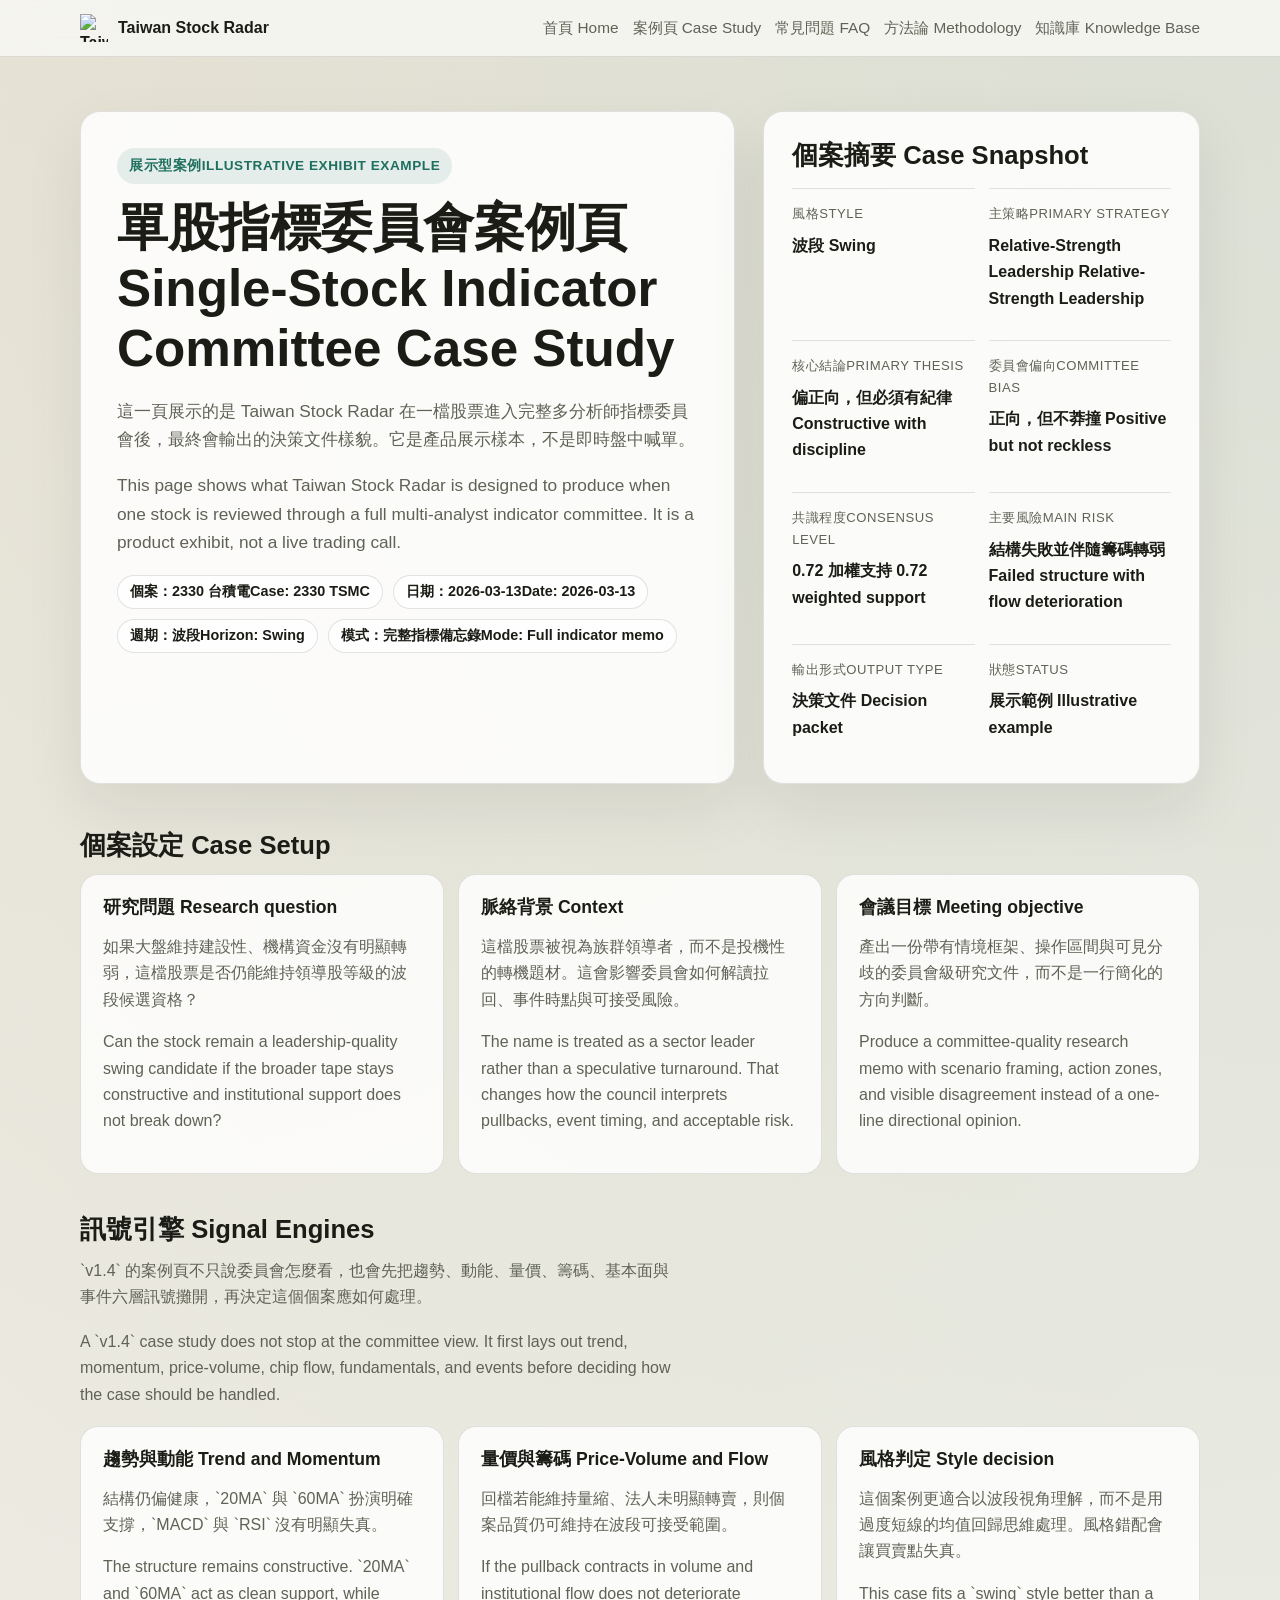
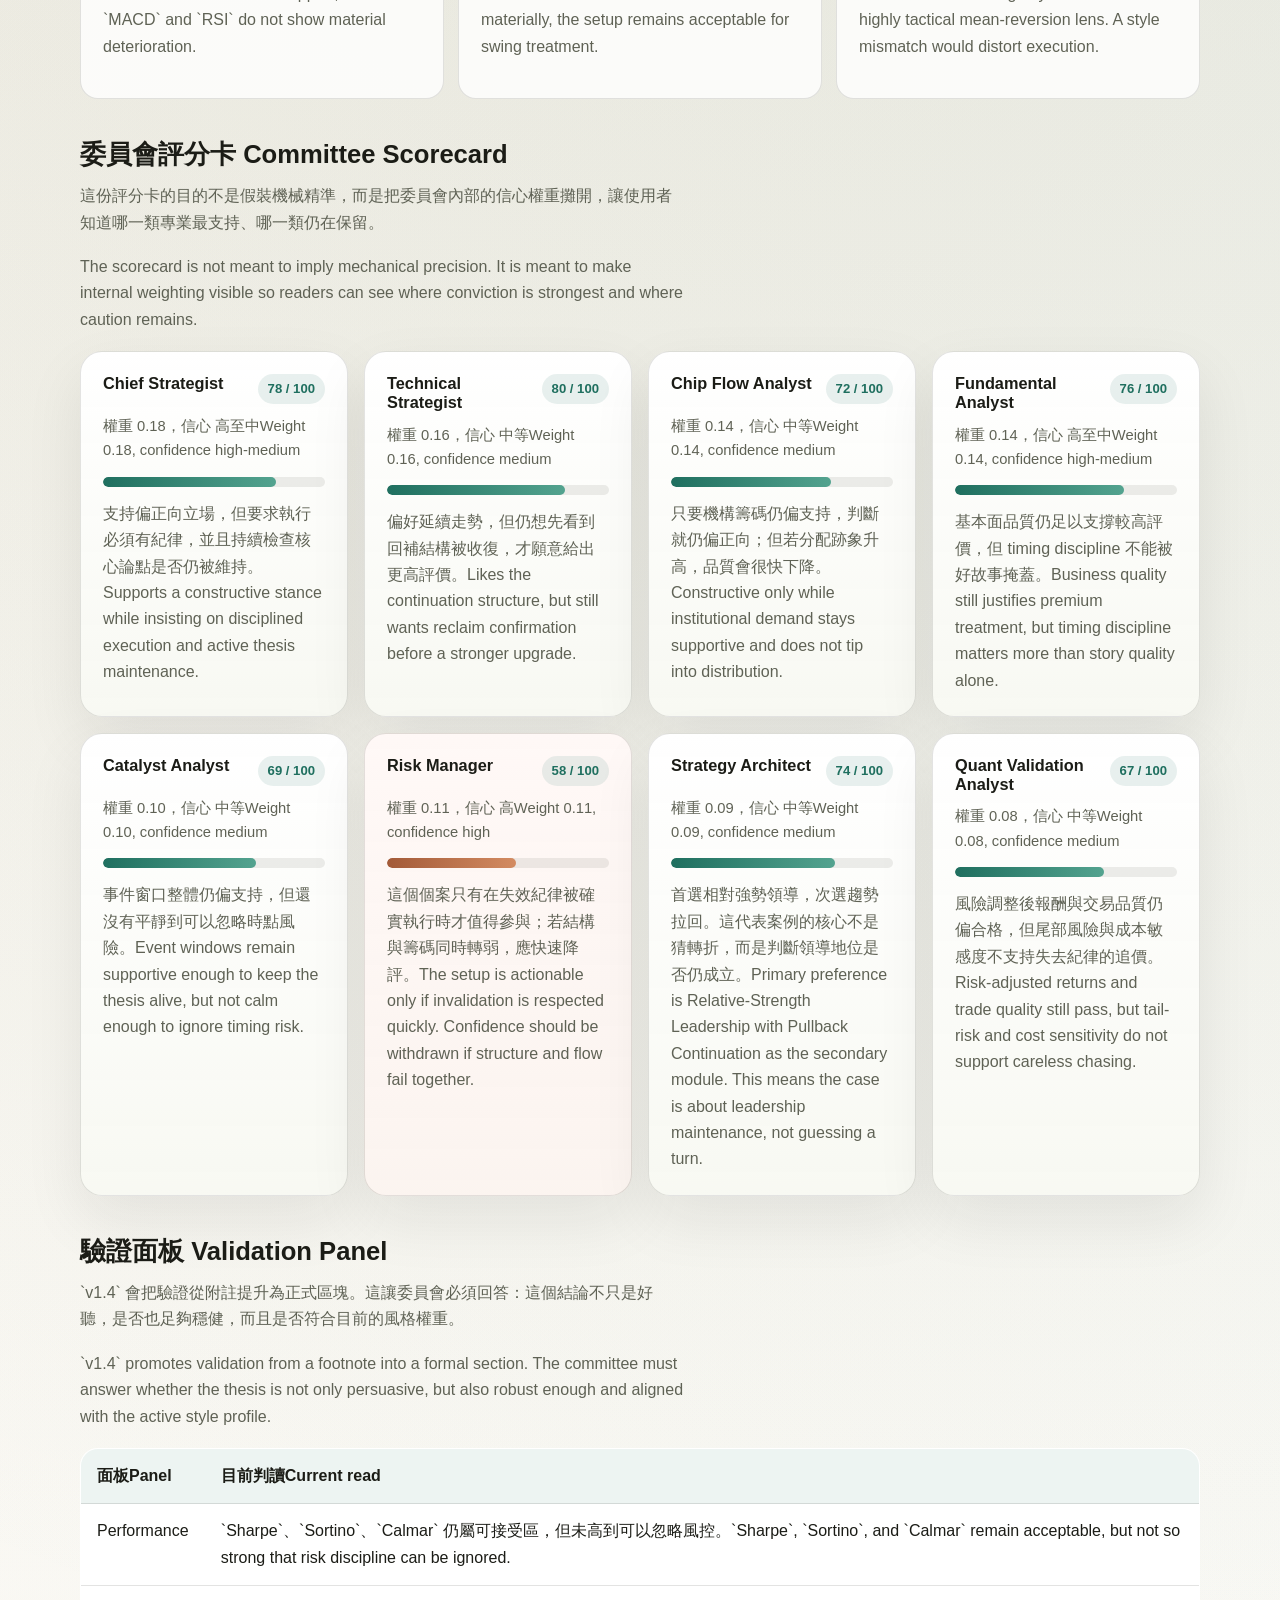
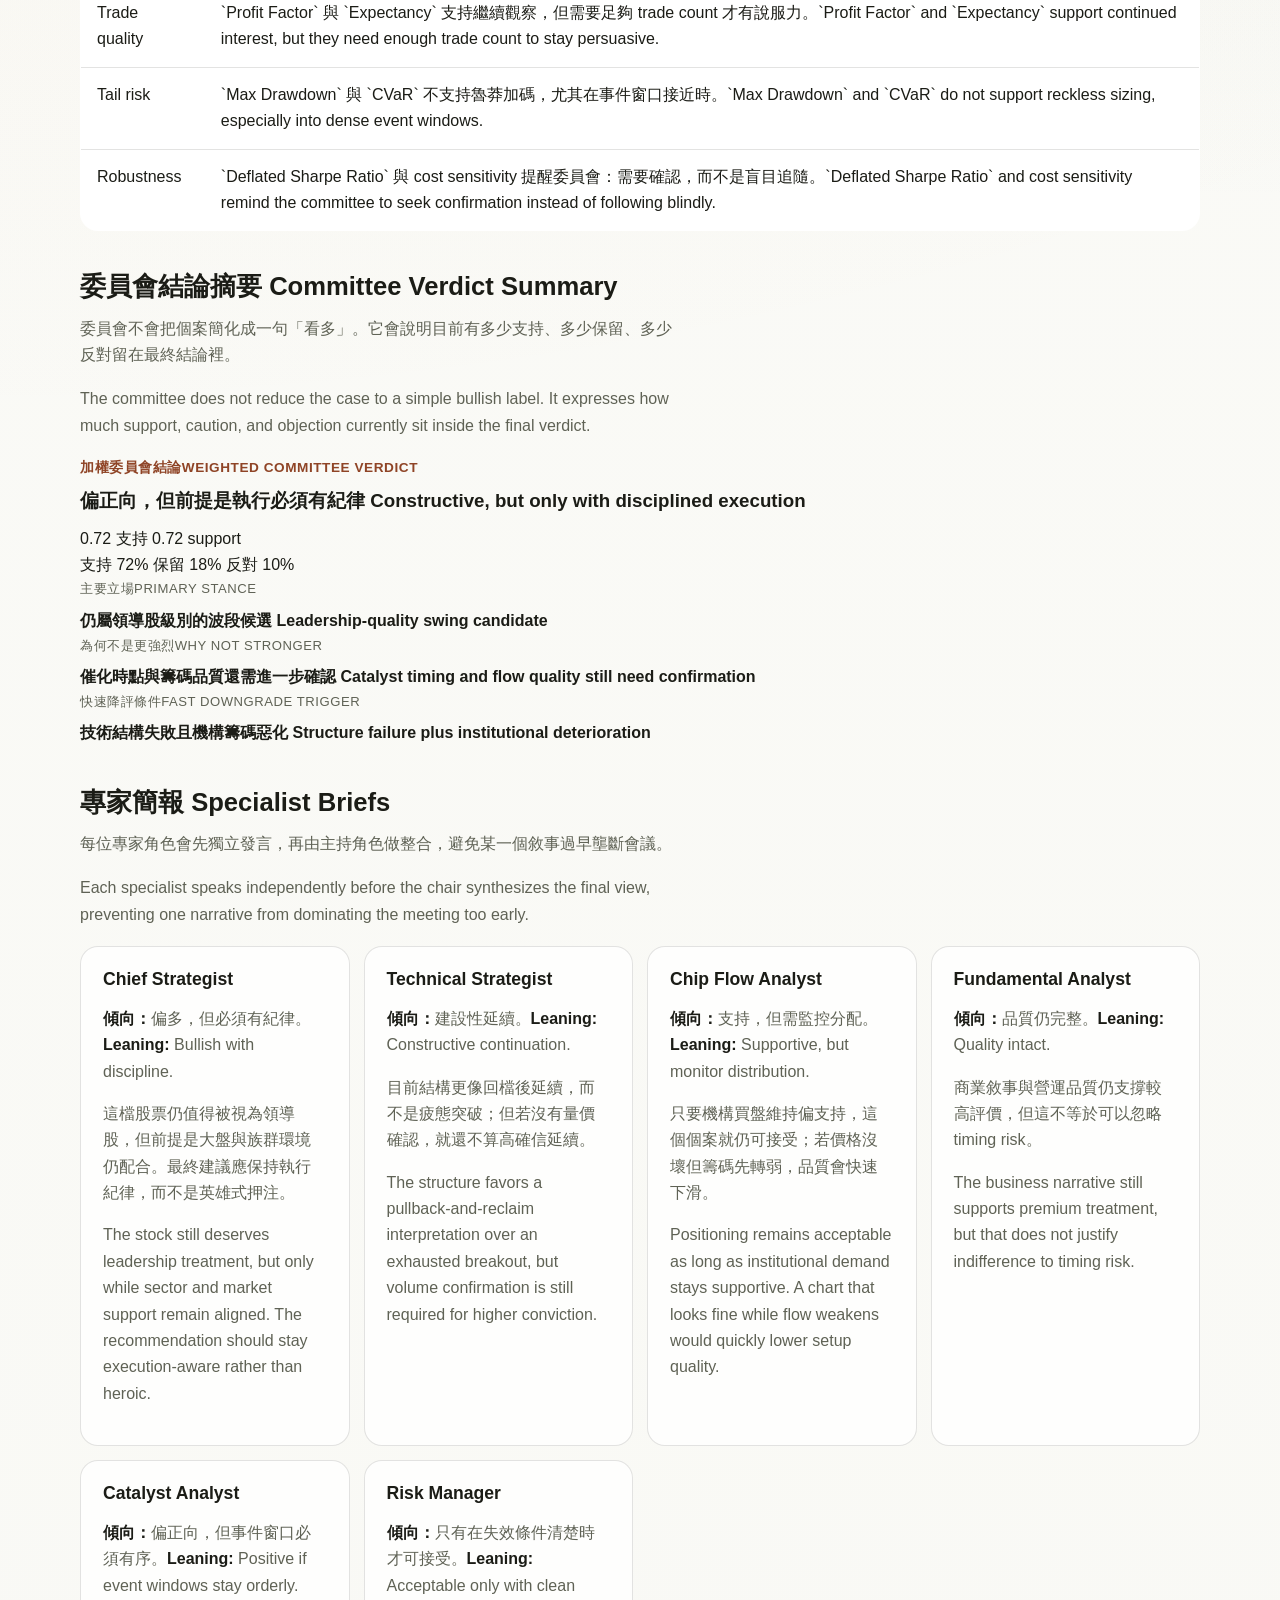
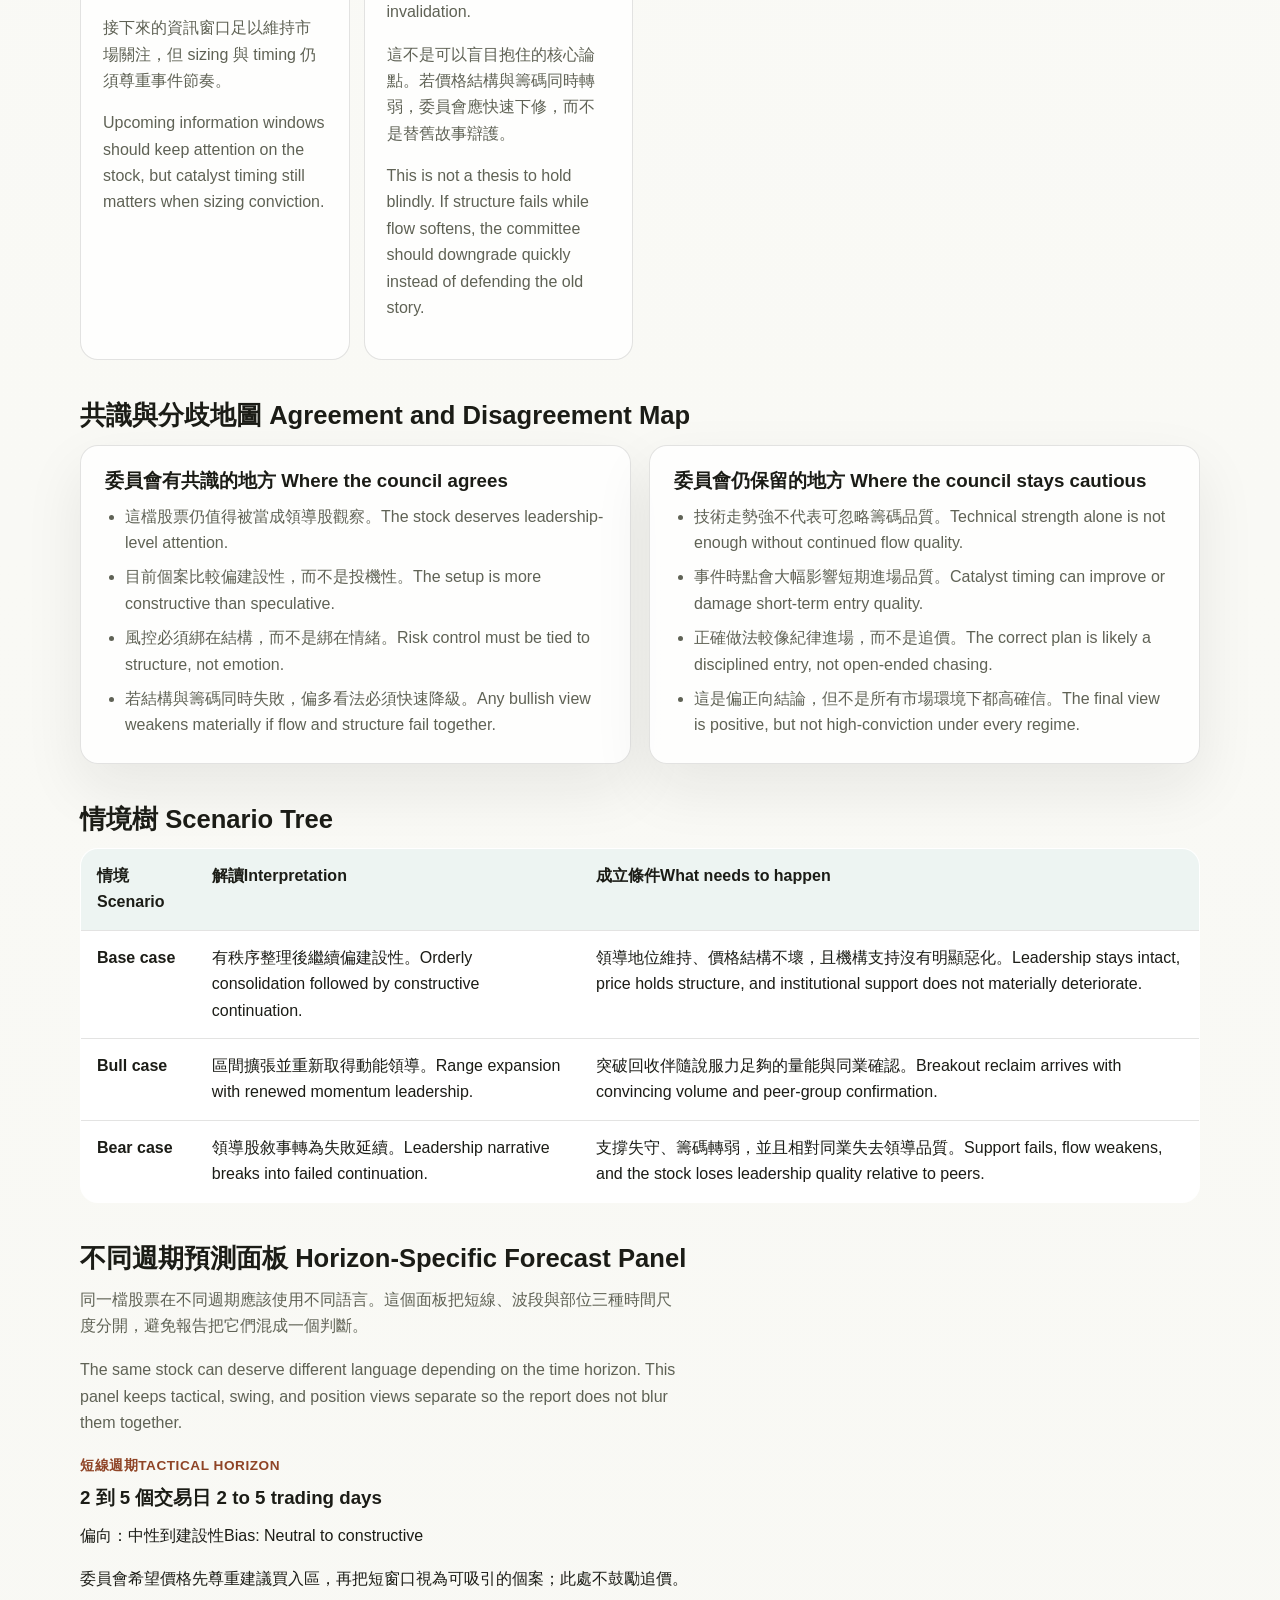
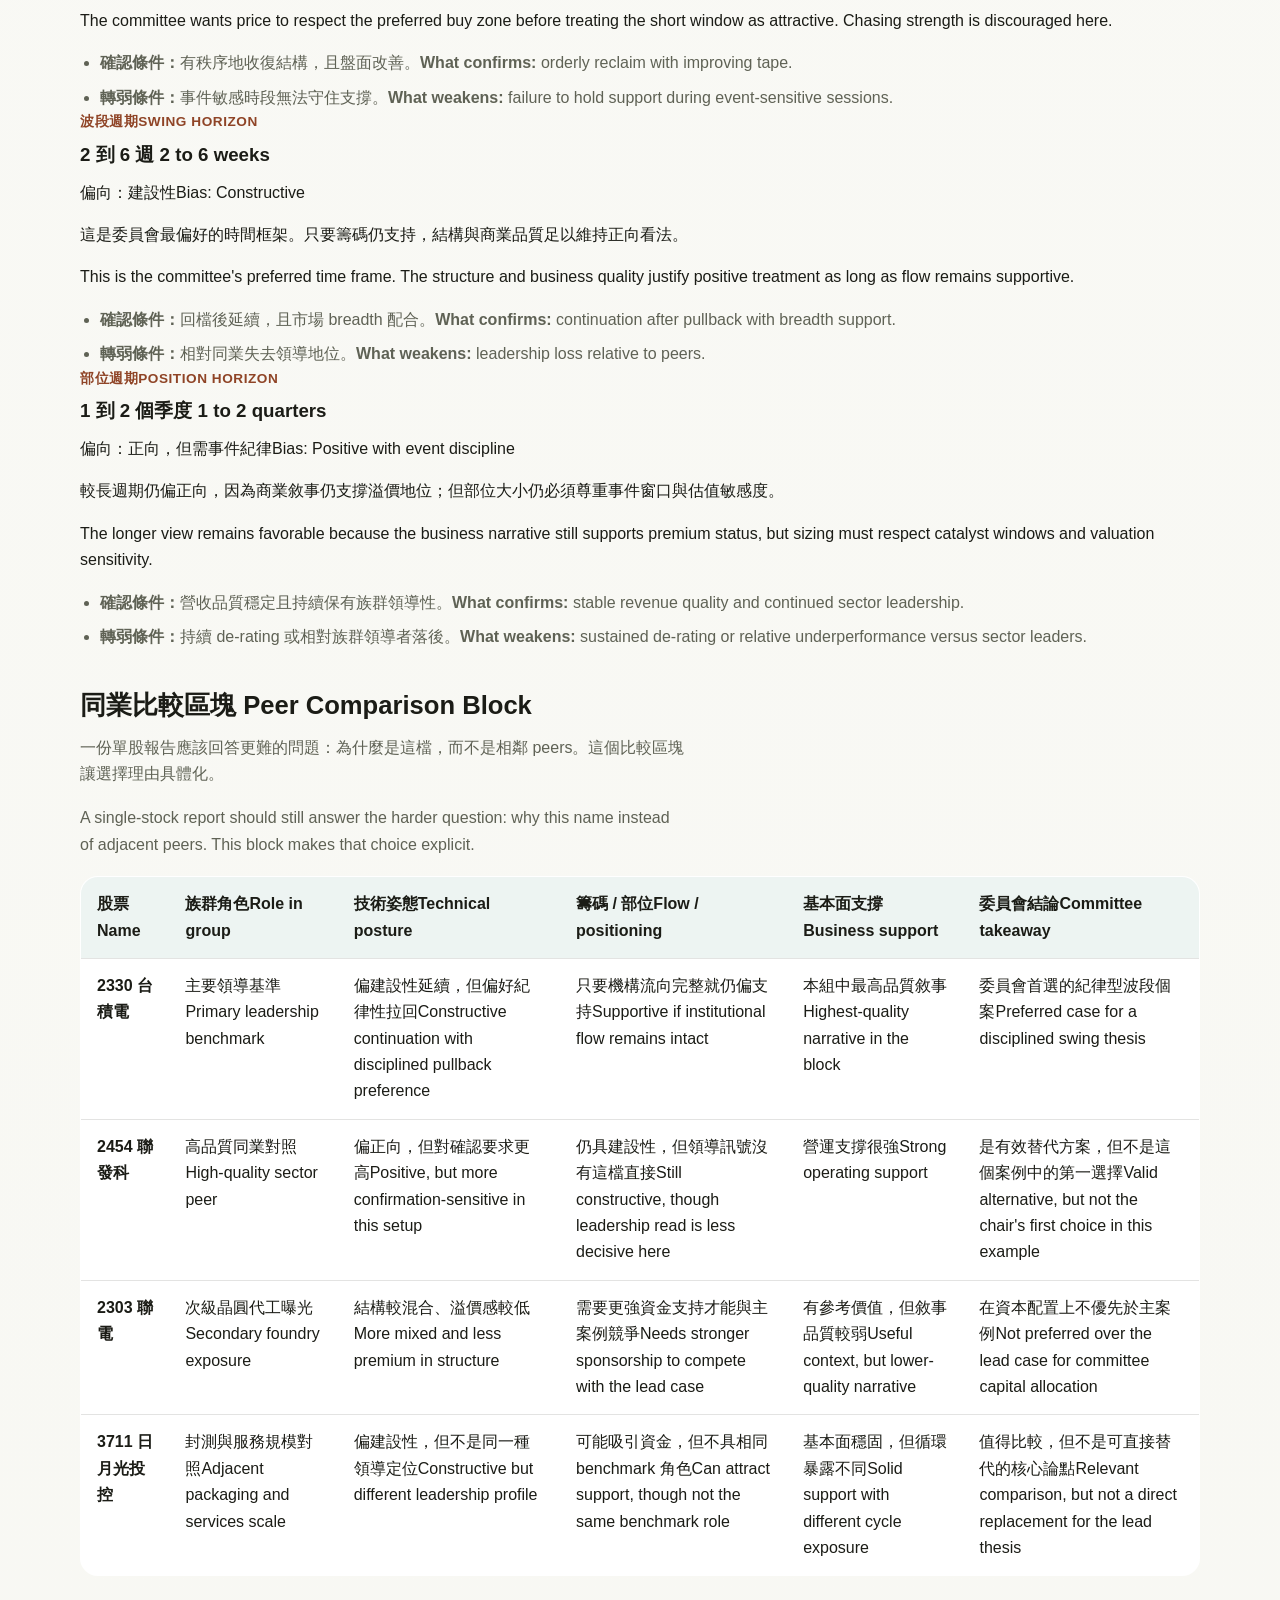
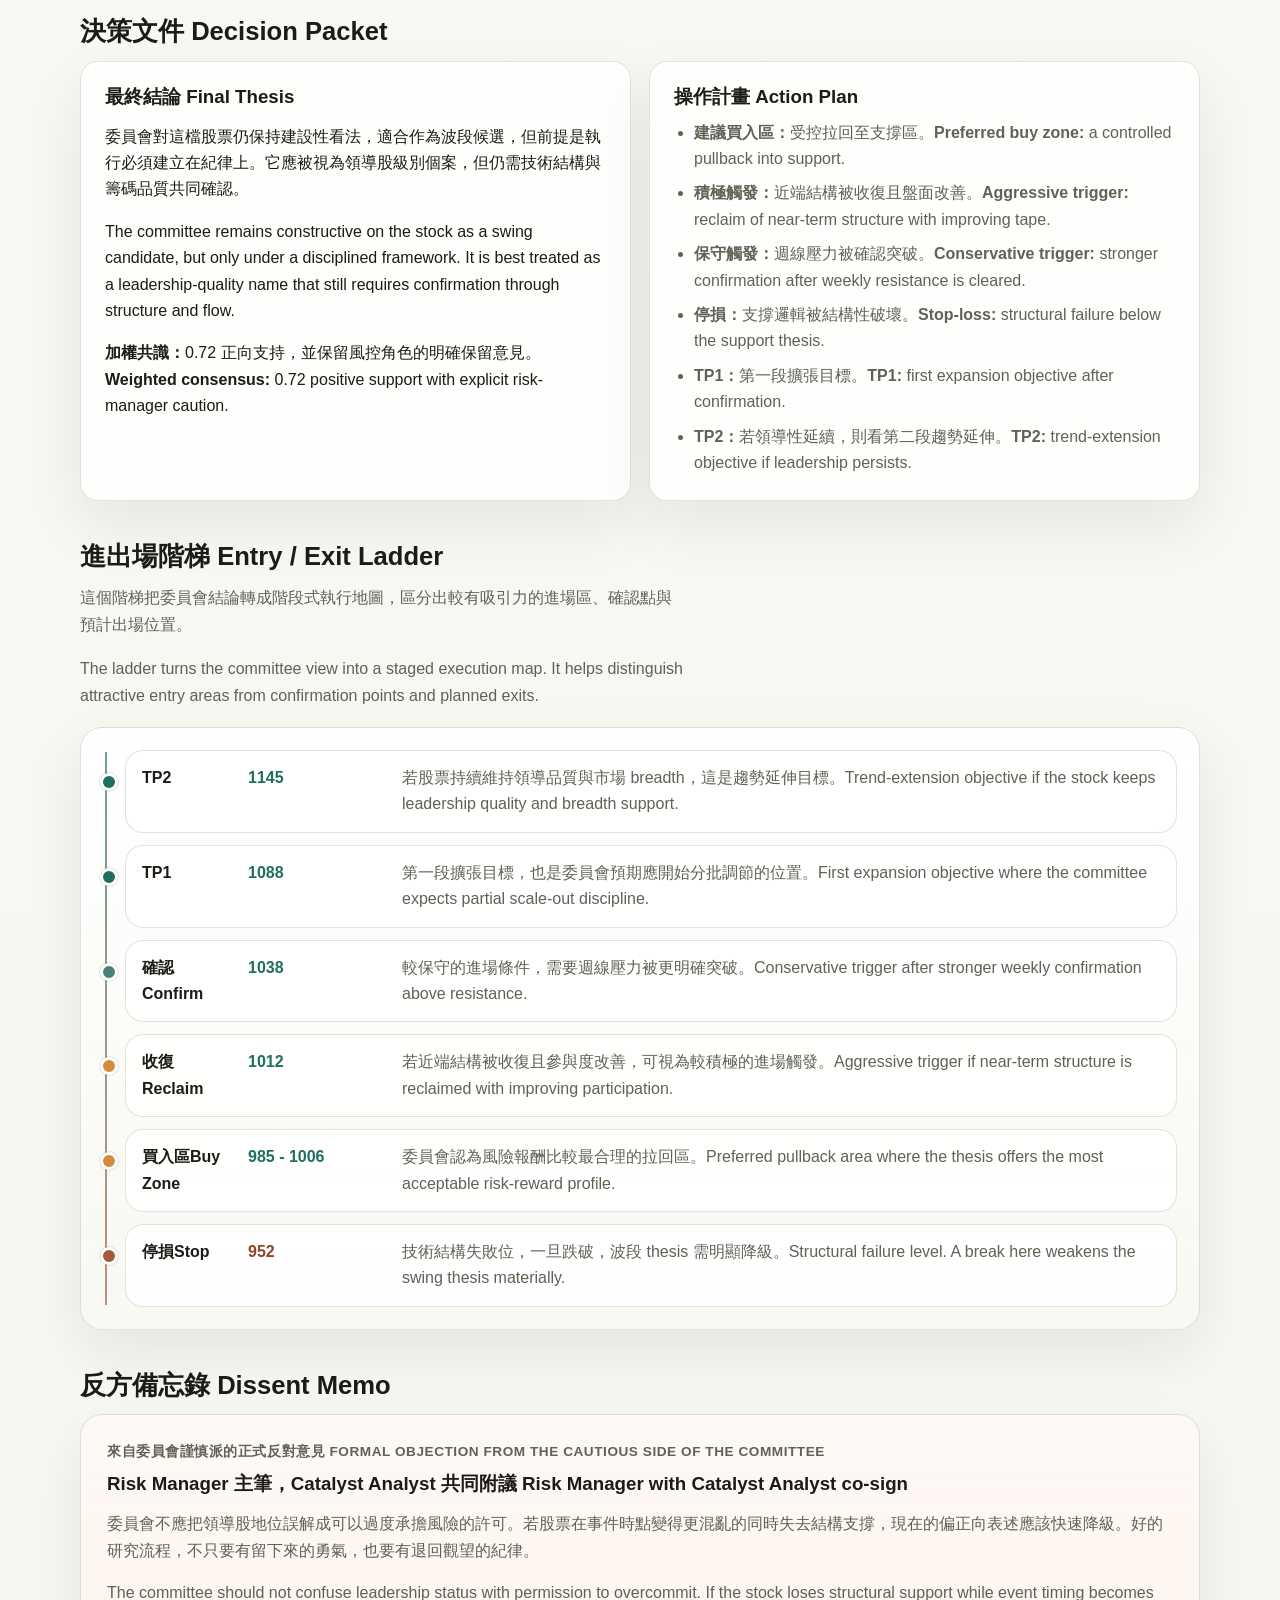
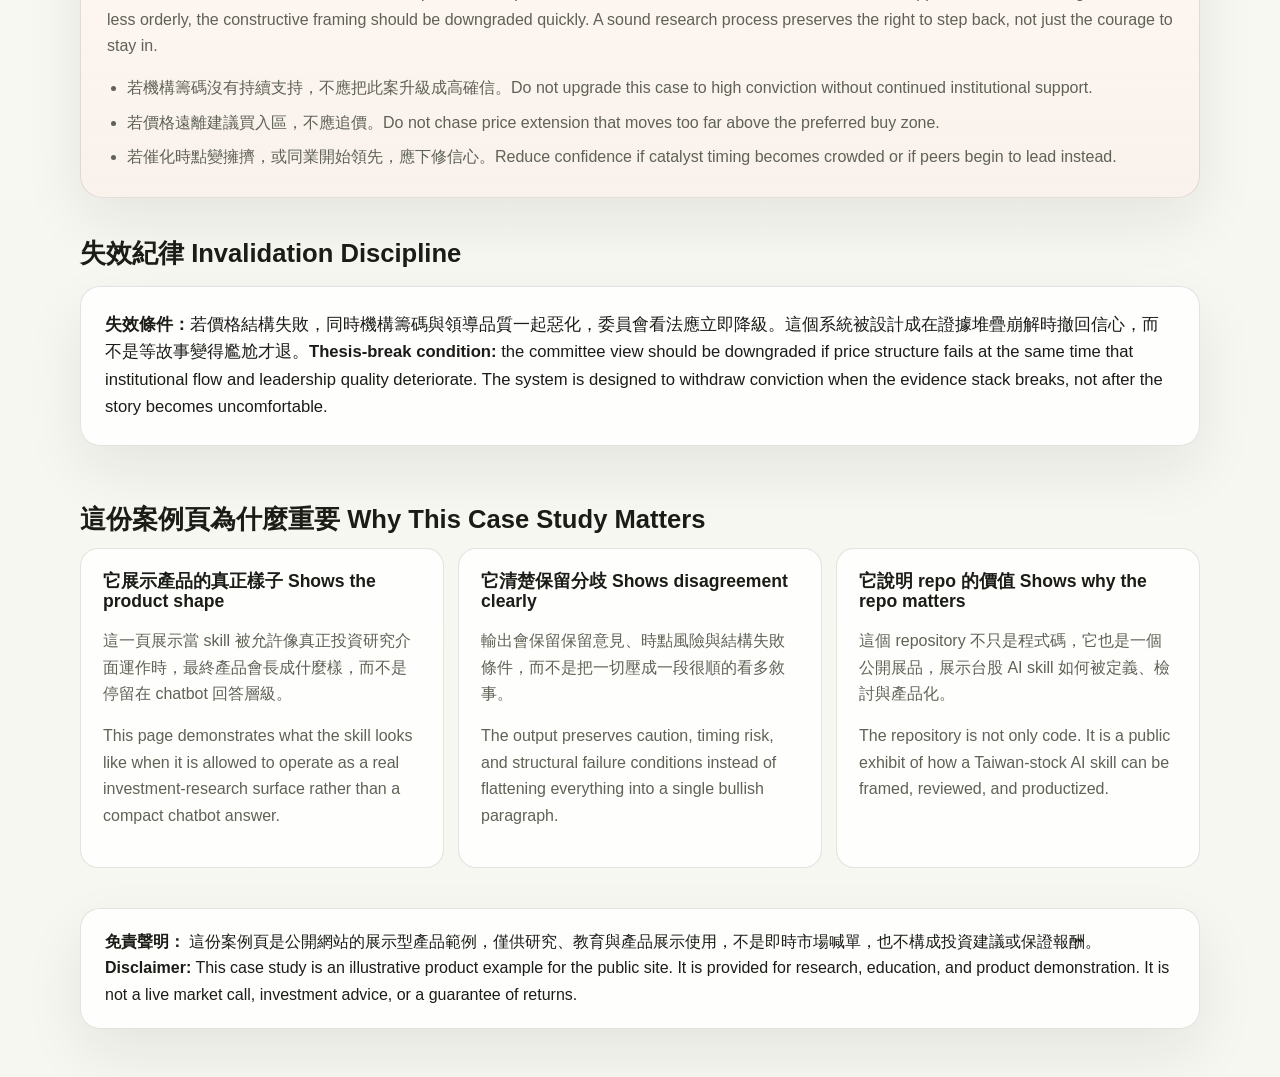
==== commit 05353662: "Refine case study product copy" ====
--- a/docs/case-study.html
+++ b/docs/case-study.html
@@ -4,11 +4,11 @@
   <meta charset="utf-8">
   <meta name="viewport" content="width=device-width, initial-scale=1">
   <title>Taiwan Stock Radar 案例頁 Case Study</title>
-  <meta name="description" content="Taiwan Stock Radar 單股案例頁，展示多 Agent 台股策略委員會如何形成正式決策文件，包含策略模組、驗證面板、情境預測、買賣區間與反方意見。">
+  <meta name="description" content="Taiwan Stock Radar 單股案例頁，展示多位 AI 分析師如何在台股指標委員會中形成正式決策文件，內容包含訊號引擎、風格權重、策略模組、情境預測、買賣區間與反方意見。">
   <link rel="canonical" href="https://rabbit68116-ux.github.io/taiwan-stock-radar/case-study.html">
   <meta property="og:type" content="article">
   <meta property="og:title" content="Taiwan Stock Radar 案例頁 Case Study">
-  <meta property="og:description" content="完整展示 Taiwan Stock Radar 單股多 Agent 策略委員會的輸出樣貌。">
+  <meta property="og:description" content="完整展示 Taiwan Stock Radar 單股多分析師指標委員會的輸出樣貌。">
   <meta property="og:url" content="https://rabbit68116-ux.github.io/taiwan-stock-radar/case-study.html">
   <meta property="og:image" content="https://rabbit68116-ux.github.io/taiwan-stock-radar/assets/og-card.svg">
   <link rel="icon" href="assets/logo.svg" type="image/svg+xml">
@@ -51,16 +51,16 @@
       <div class="hero-grid">
         <article class="hero-card">
           <p class="eyebrow">展示型案例<span class="en-translation">Illustrative exhibit example</span></p>
-          <h1>單股策略委員會案例頁
-            <span class="en-translation">Single-Stock Strategy Committee Case Study</span>
+          <h1>單股指標委員會案例頁
+            <span class="en-translation">Single-Stock Indicator Committee Case Study</span>
           </h1>
-          <p class="lead">這一頁展示的是 Taiwan Stock Radar 在一檔股票進入完整多 Agent 策略委員會後，最終會輸出的決策文件長相。它是產品展示樣本，不是即時盤中喊單。</p>
-          <p class="lead en-translation">This page shows what Taiwan Stock Radar is designed to produce when one stock is reviewed through a full multi-agent strategy committee. It is a product exhibit, not a live trading call.</p>
+          <p class="lead">這一頁展示的是 Taiwan Stock Radar 在一檔股票進入完整多分析師指標委員會後，最終會輸出的決策文件樣貌。它是產品展示樣本，不是即時盤中喊單。</p>
+          <p class="lead en-translation">This page shows what Taiwan Stock Radar is designed to produce when one stock is reviewed through a full multi-analyst indicator committee. It is a product exhibit, not a live trading call.</p>
           <div class="chip-row">
             <span class="chip">個案：2330 台積電<span class="en-translation">Case: 2330 TSMC</span></span>
             <span class="chip">日期：2026-03-13<span class="en-translation">Date: 2026-03-13</span></span>
-            <span class="chip">週期：Swing<span class="en-translation">Horizon: Swing</span></span>
-            <span class="chip">模式：Full strategy memo<span class="en-translation">Mode: Full strategy memo</span></span>
+            <span class="chip">週期：波段<span class="en-translation">Horizon: Swing</span></span>
+            <span class="chip">模式：完整指標備忘錄<span class="en-translation">Mode: Full indicator memo</span></span>
           </div>
         </article>
 
@@ -70,13 +70,19 @@
           </h2>
           <div class="meta-list">
             <div>
+              <span class="label">風格<span class="en-translation">Style</span></span>
+              <span class="value">波段
+                <span class="en-translation">Swing</span>
+              </span>
+            </div>
+            <div>
               <span class="label">主策略<span class="en-translation">Primary strategy</span></span>
               <span class="value">Relative-Strength Leadership
                 <span class="en-translation">Relative-Strength Leadership</span>
               </span>
             </div>
             <div>
-              <span class="label">主要 thesis<span class="en-translation">Primary thesis</span></span>
+              <span class="label">核心結論<span class="en-translation">Primary thesis</span></span>
               <span class="value">偏正向，但必須有紀律
                 <span class="en-translation">Constructive with discipline</span>
               </span>
@@ -100,7 +106,7 @@
               </span>
             </div>
             <div>
-              <span class="label">輸出型態<span class="en-translation">Output type</span></span>
+              <span class="label">輸出形式<span class="en-translation">Output type</span></span>
               <span class="value">決策文件
                 <span class="en-translation">Decision packet</span>
               </span>
@@ -126,14 +132,14 @@
             <h3>研究問題
               <span class="en-translation">Research question</span>
             </h3>
-            <p>如果大盤維持建設性、機構資金沒有明顯轉弱，這檔股票是否仍能維持領導股等級的 swing 候選資格？</p>
+            <p>如果大盤維持建設性、機構資金沒有明顯轉弱，這檔股票是否仍能維持領導股等級的波段候選資格？</p>
             <p class="en-translation">Can the stock remain a leadership-quality swing candidate if the broader tape stays constructive and institutional support does not break down?</p>
           </article>
           <article class="card">
             <h3>脈絡背景
               <span class="en-translation">Context</span>
             </h3>
-            <p>這檔股票被視為族群領導者，而不是投機性 turnaround。這會影響委員會如何解讀拉回、事件時點與可接受風險。</p>
+            <p>這檔股票被視為族群領導者，而不是投機性的轉機題材。這會影響委員會如何解讀拉回、事件時點與可接受風險。</p>
             <p class="en-translation">The name is treated as a sector leader rather than a speculative turnaround. That changes how the council interprets pullbacks, event timing, and acceptable risk.</p>
           </article>
           <article class="card">
@@ -141,38 +147,38 @@
               <span class="en-translation">Meeting objective</span>
             </h3>
             <p>產出一份帶有情境框架、操作區間與可見分歧的委員會級研究文件，而不是一行簡化的方向判斷。</p>
-            <p class="en-translation">Produce a committee-quality memo with scenario framing, action zones, and visible disagreement instead of a one-line directional opinion.</p>
-          </article>
-        </div>
-      </section>
-
-      <section>
-        <h2>策略引擎
-          <span class="en-translation">Strategy Engine</span>
-        </h2>
-        <p class="section-intro">`v1.3` 的案例頁不只說委員會怎麼看，也會明確指出哪一種策略模組最適合目前 setup，以及哪一種執行方式不該採用。</p>
-        <p class="section-intro en-translation">A `v1.3` case study does not stop at the committee view. It also states which strategy family best fits the current setup and which execution style should be avoided.</p>
+            <p class="en-translation">Produce a committee-quality research memo with scenario framing, action zones, and visible disagreement instead of a one-line directional opinion.</p>
+          </article>
+        </div>
+      </section>
+
+      <section>
+        <h2>訊號引擎
+          <span class="en-translation">Signal Engines</span>
+        </h2>
+        <p class="section-intro">`v1.4` 的案例頁不只說委員會怎麼看，也會先把趨勢、動能、量價、籌碼、基本面與事件六層訊號攤開，再決定這個個案應如何處理。</p>
+        <p class="section-intro en-translation">A `v1.4` case study does not stop at the committee view. It first lays out trend, momentum, price-volume, chip flow, fundamentals, and events before deciding how the case should be handled.</p>
         <div class="grid">
           <article class="card">
-            <h3>Primary strategy
-              <span class="en-translation">Primary strategy</span>
-            </h3>
-            <p>相對強勢領導。這檔股票目前更像族群領導股的回檔管理，而不是新故事的早期發現。</p>
-            <p class="en-translation">Relative-Strength Leadership. The stock currently looks more like a leadership-quality pullback management case than an early discovery of a new story.</p>
-          </article>
-          <article class="card">
-            <h3>Secondary strategy
-              <span class="en-translation">Secondary strategy</span>
-            </h3>
-            <p>趨勢拉回。若回檔深度與籌碼品質維持健康，這個模組可以支援更有紀律的切入。</p>
-            <p class="en-translation">Pullback Continuation. If pullback depth and flow quality stay healthy, this module supports a more disciplined entry.</p>
-          </article>
-          <article class="card">
-            <h3>Do not use
-              <span class="en-translation">Do not use</span>
-            </h3>
-            <p>戰術型均值回歸。這個案例不是單純 oversold bounce；若用反彈思維處理，容易錯估風險與部位節奏。</p>
-            <p class="en-translation">Tactical Mean Reversion. This is not a simple oversold bounce. Treating it that way would likely misprice risk and timing.</p>
+            <h3>趨勢與動能
+              <span class="en-translation">Trend and Momentum</span>
+            </h3>
+            <p>結構仍偏健康，`20MA` 與 `60MA` 扮演明確支撐，`MACD` 與 `RSI` 沒有明顯失真。</p>
+            <p class="en-translation">The structure remains constructive. `20MA` and `60MA` act as clean support, while `MACD` and `RSI` do not show material deterioration.</p>
+          </article>
+          <article class="card">
+            <h3>量價與籌碼
+              <span class="en-translation">Price-Volume and Flow</span>
+            </h3>
+            <p>回檔若能維持量縮、法人未明顯轉賣，則個案品質仍可維持在波段可接受範圍。</p>
+            <p class="en-translation">If the pullback contracts in volume and institutional flow does not deteriorate materially, the setup remains acceptable for swing treatment.</p>
+          </article>
+          <article class="card">
+            <h3>風格判定
+              <span class="en-translation">Style decision</span>
+            </h3>
+            <p>這個案例更適合以波段視角理解，而不是用過度短線的均值回歸思維處理。風格錯配會讓買賣點失真。</p>
+            <p class="en-translation">This case fits a `swing` style better than a highly tactical mean-reversion lens. A style mismatch would distort execution.</p>
           </article>
         </div>
       </section>
@@ -181,7 +187,7 @@
         <h2>委員會評分卡
           <span class="en-translation">Committee Scorecard</span>
         </h2>
-        <p class="section-intro">這份 scorecard 的目的不是假裝機械精準，而是把委員會內部的信心權重攤開，讓使用者知道哪一類專業最支持、哪一類仍在保留。</p>
+        <p class="section-intro">這份評分卡的目的不是假裝機械精準，而是把委員會內部的信心權重攤開，讓使用者知道哪一類專業最支持、哪一類仍在保留。</p>
         <p class="section-intro en-translation">The scorecard is not meant to imply mechanical precision. It is meant to make internal weighting visible so readers can see where conviction is strongest and where caution remains.</p>
         <div class="scorecard-grid">
           <article class="scorecard-card">
@@ -191,7 +197,7 @@
             </div>
             <p class="score-meta">權重 0.18，信心 高至中<span class="en-translation">Weight 0.18, confidence high-medium</span></p>
             <div class="score-meter"><span style="width: 78%"></span></div>
-            <p class="score-note">支持偏正向立場，但要求執行必須有紀律，並且持續檢查 thesis 是否仍被維持。<span class="en-translation">Supports a constructive stance while insisting on disciplined execution and active thesis maintenance.</span></p>
+            <p class="score-note">支持偏正向立場，但要求執行必須有紀律，並且持續檢查核心論點是否仍被維持。<span class="en-translation">Supports a constructive stance while insisting on disciplined execution and active thesis maintenance.</span></p>
           </article>
           <article class="scorecard-card">
             <div class="scorecard-head">
@@ -227,7 +233,7 @@
             </div>
             <p class="score-meta">權重 0.10，信心 中等<span class="en-translation">Weight 0.10, confidence medium</span></p>
             <div class="score-meter"><span style="width: 69%"></span></div>
-            <p class="score-note">事件窗口整體仍偏支持，但還沒有平靜到可以忽略 timing risk。<span class="en-translation">Event windows remain supportive enough to keep the thesis alive, but not calm enough to ignore timing risk.</span></p>
+            <p class="score-note">事件窗口整體仍偏支持，但還沒有平靜到可以忽略時點風險。<span class="en-translation">Event windows remain supportive enough to keep the thesis alive, but not calm enough to ignore timing risk.</span></p>
           </article>
           <article class="scorecard-card scorecard-card-risk">
             <div class="scorecard-head">
@@ -236,7 +242,7 @@
             </div>
             <p class="score-meta">權重 0.11，信心 高<span class="en-translation">Weight 0.11, confidence high</span></p>
             <div class="score-meter score-meter-risk"><span style="width: 58%"></span></div>
-            <p class="score-note">這個 setup 只有在失效紀律被確實執行時才值得參與；若結構與籌碼同時轉弱，應快速降評。<span class="en-translation">The setup is actionable only if invalidation is respected quickly. Confidence should be withdrawn if structure and flow fail together.</span></p>
+            <p class="score-note">這個個案只有在失效紀律被確實執行時才值得參與；若結構與籌碼同時轉弱，應快速降評。<span class="en-translation">The setup is actionable only if invalidation is respected quickly. Confidence should be withdrawn if structure and flow fail together.</span></p>
           </article>
           <article class="scorecard-card">
             <div class="scorecard-head">
@@ -263,8 +269,8 @@
         <h2>驗證面板
           <span class="en-translation">Validation Panel</span>
         </h2>
-        <p class="section-intro">`v1.3` 會把 validation 從附註提升為正式區塊。這讓委員會必須回答：這個 thesis 不只是好聽，是否也足夠穩健。</p>
-        <p class="section-intro en-translation">`v1.3` promotes validation from a footnote into a formal section. The committee must answer whether the thesis is not only persuasive, but also robust enough.</p>
+        <p class="section-intro">`v1.4` 會把驗證從附註提升為正式區塊。這讓委員會必須回答：這個結論不只是好聽，是否也足夠穩健，而且是否符合目前的風格權重。</p>
+        <p class="section-intro en-translation">`v1.4` promotes validation from a footnote into a formal section. The committee must answer whether the thesis is not only persuasive, but also robust enough and aligned with the active style profile.</p>
         <table>
           <thead>
             <tr>
@@ -294,10 +300,10 @@
       </section>
 
       <section>
-        <h2>委員會 verdict 摘要
+        <h2>委員會結論摘要
           <span class="en-translation">Committee Verdict Summary</span>
         </h2>
-        <p class="section-intro">委員會不會把個案簡化成一句「看多」。它會說明目前有多少支持、多少保留、多少反對留在最終 verdict 裡。</p>
+        <p class="section-intro">委員會不會把個案簡化成一句「看多」。它會說明目前有多少支持、多少保留、多少反對留在最終結論裡。</p>
         <p class="section-intro en-translation">The committee does not reduce the case to a simple bullish label. It expresses how much support, caution, and objection currently sit inside the final verdict.</p>
         <div class="verdict-card">
           <div class="verdict-head">
@@ -319,7 +325,7 @@
           <div class="verdict-notes">
             <div>
               <span class="label">主要立場<span class="en-translation">Primary stance</span></span>
-              <span class="value">仍屬領導股級別的 swing 候選
+              <span class="value">仍屬領導股級別的波段候選
                 <span class="en-translation">Leadership-quality swing candidate</span>
               </span>
             </div>
@@ -340,10 +346,10 @@
       </section>
 
       <section>
-        <h2>Specialist 簡報
+        <h2>專家簡報
           <span class="en-translation">Specialist Briefs</span>
         </h2>
-        <p class="section-intro">每位 specialist 會先獨立發言，再由主持 agent 做整合，避免某一個敘事過早壟斷會議。</p>
+        <p class="section-intro">每位專家角色會先獨立發言，再由主持角色做整合，避免某一個敘事過早壟斷會議。</p>
         <p class="section-intro en-translation">Each specialist speaks independently before the chair synthesizes the final view, preventing one narrative from dominating the meeting too early.</p>
         <div class="grid">
           <article class="card">
@@ -361,7 +367,7 @@
           <article class="card">
             <h3>Chip Flow Analyst</h3>
             <p><strong>傾向：</strong>支持，但需監控分配。<span class="en-translation"><strong>Leaning:</strong> Supportive, but monitor distribution.</span></p>
-            <p>只要機構買盤維持偏支持，這個 setup 就仍可接受；若價格沒壞但籌碼先轉弱，品質會快速下滑。</p>
+            <p>只要機構買盤維持偏支持，這個個案就仍可接受；若價格沒壞但籌碼先轉弱，品質會快速下滑。</p>
             <p class="en-translation">Positioning remains acceptable as long as institutional demand stays supportive. A chart that looks fine while flow weakens would quickly lower setup quality.</p>
           </article>
           <article class="card">
@@ -379,7 +385,7 @@
           <article class="card">
             <h3>Risk Manager</h3>
             <p><strong>傾向：</strong>只有在失效條件清楚時才可接受。<span class="en-translation"><strong>Leaning:</strong> Acceptable only with clean invalidation.</span></p>
-            <p>這不是可以盲目抱住的 thesis。若價格結構與籌碼同時轉弱，委員會應快速下修，而不是替舊故事辯護。</p>
+            <p>這不是可以盲目抱住的核心論點。若價格結構與籌碼同時轉弱，委員會應快速下修，而不是替舊故事辯護。</p>
             <p class="en-translation">This is not a thesis to hold blindly. If structure fails while flow softens, the committee should downgrade quickly instead of defending the old story.</p>
           </article>
         </div>
@@ -396,9 +402,9 @@
             </h3>
             <ul>
               <li>這檔股票仍值得被當成領導股觀察。<span class="en-translation">The stock deserves leadership-level attention.</span></li>
-              <li>目前 setup 比較偏建設性，而不是投機性。<span class="en-translation">The setup is more constructive than speculative.</span></li>
+              <li>目前個案比較偏建設性，而不是投機性。<span class="en-translation">The setup is more constructive than speculative.</span></li>
               <li>風控必須綁在結構，而不是綁在情緒。<span class="en-translation">Risk control must be tied to structure, not emotion.</span></li>
-              <li>若結構與籌碼同時失敗，偏多 view 必須快速降級。<span class="en-translation">Any bullish view weakens materially if flow and structure fail together.</span></li>
+              <li>若結構與籌碼同時失敗，偏多看法必須快速降級。<span class="en-translation">Any bullish view weakens materially if flow and structure fail together.</span></li>
             </ul>
           </article>
           <article class="analysis-card">
@@ -453,7 +459,7 @@
         <h2>不同週期預測面板
           <span class="en-translation">Horizon-Specific Forecast Panel</span>
         </h2>
-        <p class="section-intro">同一檔股票在不同週期應該使用不同語言。這個 panel 把 tactical、swing 與 position 三種時間尺度分開，避免報告把它們混成一個判斷。</p>
+        <p class="section-intro">同一檔股票在不同週期應該使用不同語言。這個面板把短線、波段與部位三種時間尺度分開，避免報告把它們混成一個判斷。</p>
         <p class="section-intro en-translation">The same stock can deserve different language depending on the time horizon. This panel keeps tactical, swing, and position views separate so the report does not blur them together.</p>
         <div class="forecast-grid">
           <article class="forecast-card">
@@ -462,7 +468,7 @@
               <span class="en-translation">2 to 5 trading days</span>
             </h3>
             <div class="forecast-pill">偏向：中性到建設性<span class="en-translation">Bias: Neutral to constructive</span></div>
-            <p>委員會希望價格先尊重建議買入區，再把短窗口視為可吸引的 setup；此處不鼓勵追價。</p>
+            <p>委員會希望價格先尊重建議買入區，再把短窗口視為可吸引的個案；此處不鼓勵追價。</p>
             <p class="en-translation">The committee wants price to respect the preferred buy zone before treating the short window as attractive. Chasing strength is discouraged here.</p>
             <ul class="memo-list">
               <li><strong>確認條件：</strong>有秩序地收復結構，且盤面改善。<span class="en-translation"><strong>What confirms:</strong> orderly reclaim with improving tape.</span></li>
@@ -488,7 +494,7 @@
               <span class="en-translation">1 to 2 quarters</span>
             </h3>
             <div class="forecast-pill">偏向：正向，但需事件紀律<span class="en-translation">Bias: Positive with event discipline</span></div>
-            <p>較長週期仍偏正向，因為商業敘事仍支撐 premium status；但部位大小仍必須尊重事件窗口與估值敏感度。</p>
+            <p>較長週期仍偏正向，因為商業敘事仍支撐溢價地位；但部位大小仍必須尊重事件窗口與估值敏感度。</p>
             <p class="en-translation">The longer view remains favorable because the business narrative still supports premium status, but sizing must respect catalyst windows and valuation sensitivity.</p>
             <ul class="memo-list">
               <li><strong>確認條件：</strong>營收品質穩定且持續保有族群領導性。<span class="en-translation"><strong>What confirms:</strong> stable revenue quality and continued sector leadership.</span></li>
@@ -537,7 +543,7 @@
                 <td><strong>2303 聯電</strong></td>
                 <td>次級晶圓代工曝光<span class="en-translation">Secondary foundry exposure</span></td>
                 <td>結構較混合、溢價感較低<span class="en-translation">More mixed and less premium in structure</span></td>
-                <td>需要更強 sponsorship 才能與主案例競爭<span class="en-translation">Needs stronger sponsorship to compete with the lead case</span></td>
+                <td>需要更強資金支持才能與主案例競爭<span class="en-translation">Needs stronger sponsorship to compete with the lead case</span></td>
                 <td>有參考價值，但敘事品質較弱<span class="en-translation">Useful context, but lower-quality narrative</span></td>
                 <td>在資本配置上不優先於主案例<span class="en-translation">Not preferred over the lead case for committee capital allocation</span></td>
               </tr>
@@ -547,7 +553,7 @@
                 <td>偏建設性，但不是同一種領導定位<span class="en-translation">Constructive but different leadership profile</span></td>
                 <td>可能吸引資金，但不具相同 benchmark 角色<span class="en-translation">Can attract support, though not the same benchmark role</span></td>
                 <td>基本面穩固，但循環暴露不同<span class="en-translation">Solid support with different cycle exposure</span></td>
-                <td>值得比較，但不是可直接替代的 thesis<span class="en-translation">Relevant comparison, but not a direct replacement for the lead thesis</span></td>
+                <td>值得比較，但不是可直接替代的核心論點<span class="en-translation">Relevant comparison, but not a direct replacement for the lead thesis</span></td>
               </tr>
             </tbody>
           </table>
@@ -560,7 +566,7 @@
         </h2>
         <div class="split-grid">
           <article class="analysis-card">
-            <h3>最終 thesis
+            <h3>最終結論
               <span class="en-translation">Final Thesis</span>
             </h3>
             <p>委員會對這檔股票仍保持建設性看法，適合作為波段候選，但前提是執行必須建立在紀律上。它應被視為領導股級別個案，但仍需技術結構與籌碼品質共同確認。</p>
@@ -575,7 +581,7 @@
               <li><strong>建議買入區：</strong>受控拉回至支撐區。<span class="en-translation"><strong>Preferred buy zone:</strong> a controlled pullback into support.</span></li>
               <li><strong>積極觸發：</strong>近端結構被收復且盤面改善。<span class="en-translation"><strong>Aggressive trigger:</strong> reclaim of near-term structure with improving tape.</span></li>
               <li><strong>保守觸發：</strong>週線壓力被確認突破。<span class="en-translation"><strong>Conservative trigger:</strong> stronger confirmation after weekly resistance is cleared.</span></li>
-              <li><strong>停損：</strong>支撐 thesis 被結構性破壞。<span class="en-translation"><strong>Stop-loss:</strong> structural failure below the support thesis.</span></li>
+              <li><strong>停損：</strong>支撐邏輯被結構性破壞。<span class="en-translation"><strong>Stop-loss:</strong> structural failure below the support thesis.</span></li>
               <li><strong>TP1：</strong>第一段擴張目標。<span class="en-translation"><strong>TP1:</strong> first expansion objective after confirmation.</span></li>
               <li><strong>TP2：</strong>若領導性延續，則看第二段趨勢延伸。<span class="en-translation"><strong>TP2:</strong> trend-extension objective if leadership persists.</span></li>
             </ul>
@@ -587,7 +593,7 @@
         <h2>進出場階梯
           <span class="en-translation">Entry / Exit Ladder</span>
         </h2>
-        <p class="section-intro">這個 ladder 把委員會結論轉成階段式執行地圖，區分出較有吸引力的進場區、確認點與預計出場位置。</p>
+        <p class="section-intro">這個階梯把委員會結論轉成階段式執行地圖，區分出較有吸引力的進場區、確認點與預計出場位置。</p>
         <p class="section-intro en-translation">The ladder turns the committee view into a staged execution map. It helps distinguish attractive entry areas from confirmation points and planned exits.</p>
         <div class="ladder-card">
           <div class="ladder-row ladder-row-target">
@@ -634,12 +640,12 @@
           <h3>Risk Manager 主筆，Catalyst Analyst 共同附議
             <span class="en-translation">Risk Manager with Catalyst Analyst co-sign</span>
           </h3>
-          <p>委員會不應把領導股地位誤解成可以過度承擔風險的許可。若股票在事件時點變得更混亂的同時失去結構支撐，現在的偏正向 framing 應該快速降級。好的研究流程，不只要有留下來的勇氣，也要有退回觀望的紀律。</p>
+          <p>委員會不應把領導股地位誤解成可以過度承擔風險的許可。若股票在事件時點變得更混亂的同時失去結構支撐，現在的偏正向表述應該快速降級。好的研究流程，不只要有留下來的勇氣，也要有退回觀望的紀律。</p>
           <p class="en-translation">The committee should not confuse leadership status with permission to overcommit. If the stock loses structural support while event timing becomes less orderly, the constructive framing should be downgraded quickly. A sound research process preserves the right to step back, not just the courage to stay in.</p>
           <ul class="memo-list">
             <li>若機構籌碼沒有持續支持，不應把此案升級成高確信。<span class="en-translation">Do not upgrade this case to high conviction without continued institutional support.</span></li>
             <li>若價格遠離建議買入區，不應追價。<span class="en-translation">Do not chase price extension that moves too far above the preferred buy zone.</span></li>
-            <li>若催化時點變擁擠，或 peers 開始領先，應下修信心。<span class="en-translation">Reduce confidence if catalyst timing becomes crowded or if peers begin to lead instead.</span></li>
+            <li>若催化時點變擁擠，或同業開始領先，應下修信心。<span class="en-translation">Reduce confidence if catalyst timing becomes crowded or if peers begin to lead instead.</span></li>
           </ul>
         </div>
       </section>
@@ -649,7 +655,7 @@
           <span class="en-translation">Invalidation Discipline</span>
         </h2>
         <div class="quote">
-          <p><strong>Thesis-break 條件：</strong>若價格結構失敗，同時機構籌碼與領導品質一起惡化，委員會 view 應立即降級。這個系統被設計成在證據堆疊崩解時撤回信心，而不是等故事變得尷尬才退。<span class="en-translation"><strong>Thesis-break condition:</strong> the committee view should be downgraded if price structure fails at the same time that institutional flow and leadership quality deteriorate. The system is designed to withdraw conviction when the evidence stack breaks, not after the story becomes uncomfortable.</span></p>
+          <p><strong>失效條件：</strong>若價格結構失敗，同時機構籌碼與領導品質一起惡化，委員會看法應立即降級。這個系統被設計成在證據堆疊崩解時撤回信心，而不是等故事變得尷尬才退。<span class="en-translation"><strong>Thesis-break condition:</strong> the committee view should be downgraded if price structure fails at the same time that institutional flow and leadership quality deteriorate. The system is designed to withdraw conviction when the evidence stack breaks, not after the story becomes uncomfortable.</span></p>
         </div>
       </section>
 
@@ -685,7 +691,7 @@
 
     <footer class="footer">
       <div class="footer-card">
-        <p><strong>展示備註：</strong>這份案例頁是公開網站的展示型產品範例，不是即時市場喊單，也不應被解讀為保證性的投資建議。<span class="en-translation"><strong>Exhibit note:</strong> This case study is an illustrative product example for the public site. It is not a live market call and should not be interpreted as guaranteed investment guidance.</span></p>
+        <p><strong>免責聲明：</strong> 這份案例頁是公開網站的展示型產品範例，僅供研究、教育與產品展示使用，不是即時市場喊單，也不構成投資建議或保證報酬。<span class="en-translation"><strong>Disclaimer:</strong> This case study is an illustrative product example for the public site. It is provided for research, education, and product demonstration. It is not a live market call, investment advice, or a guarantee of returns.</span></p>
       </div>
     </footer>
   </div>
